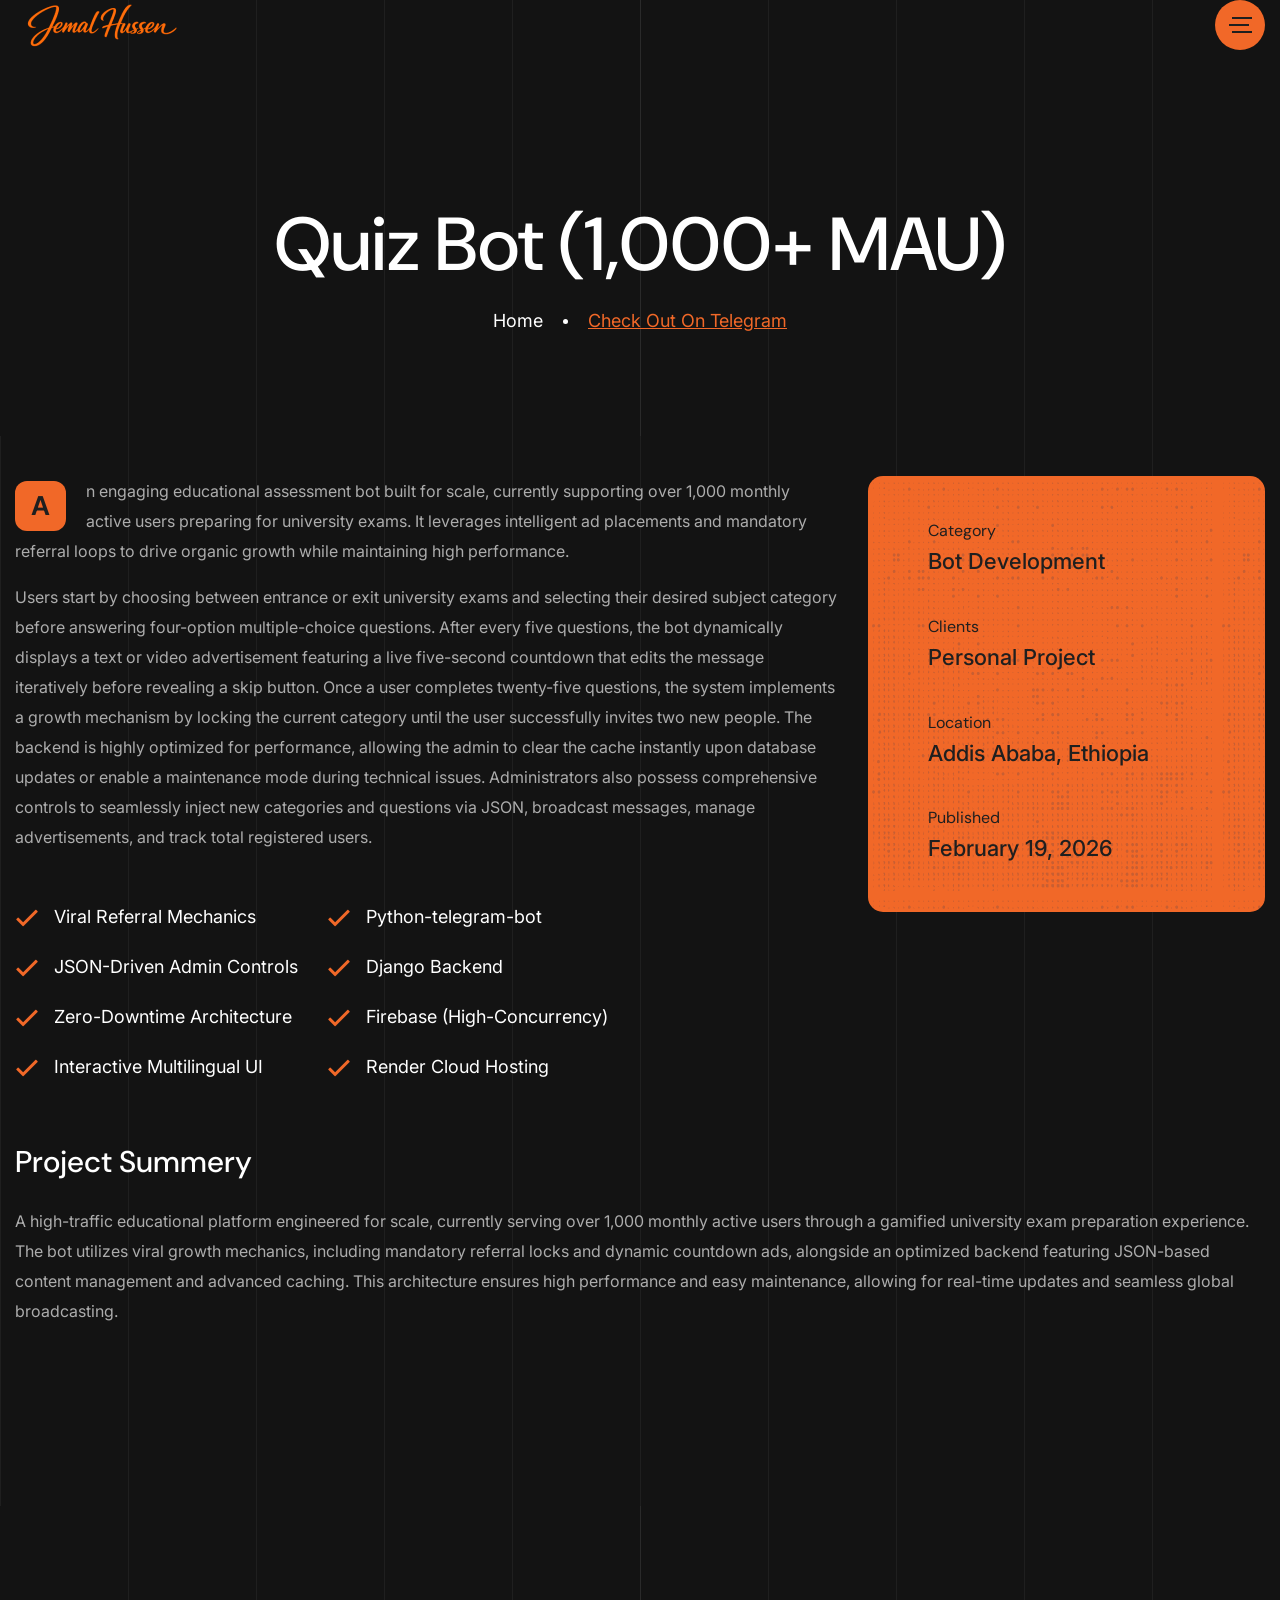
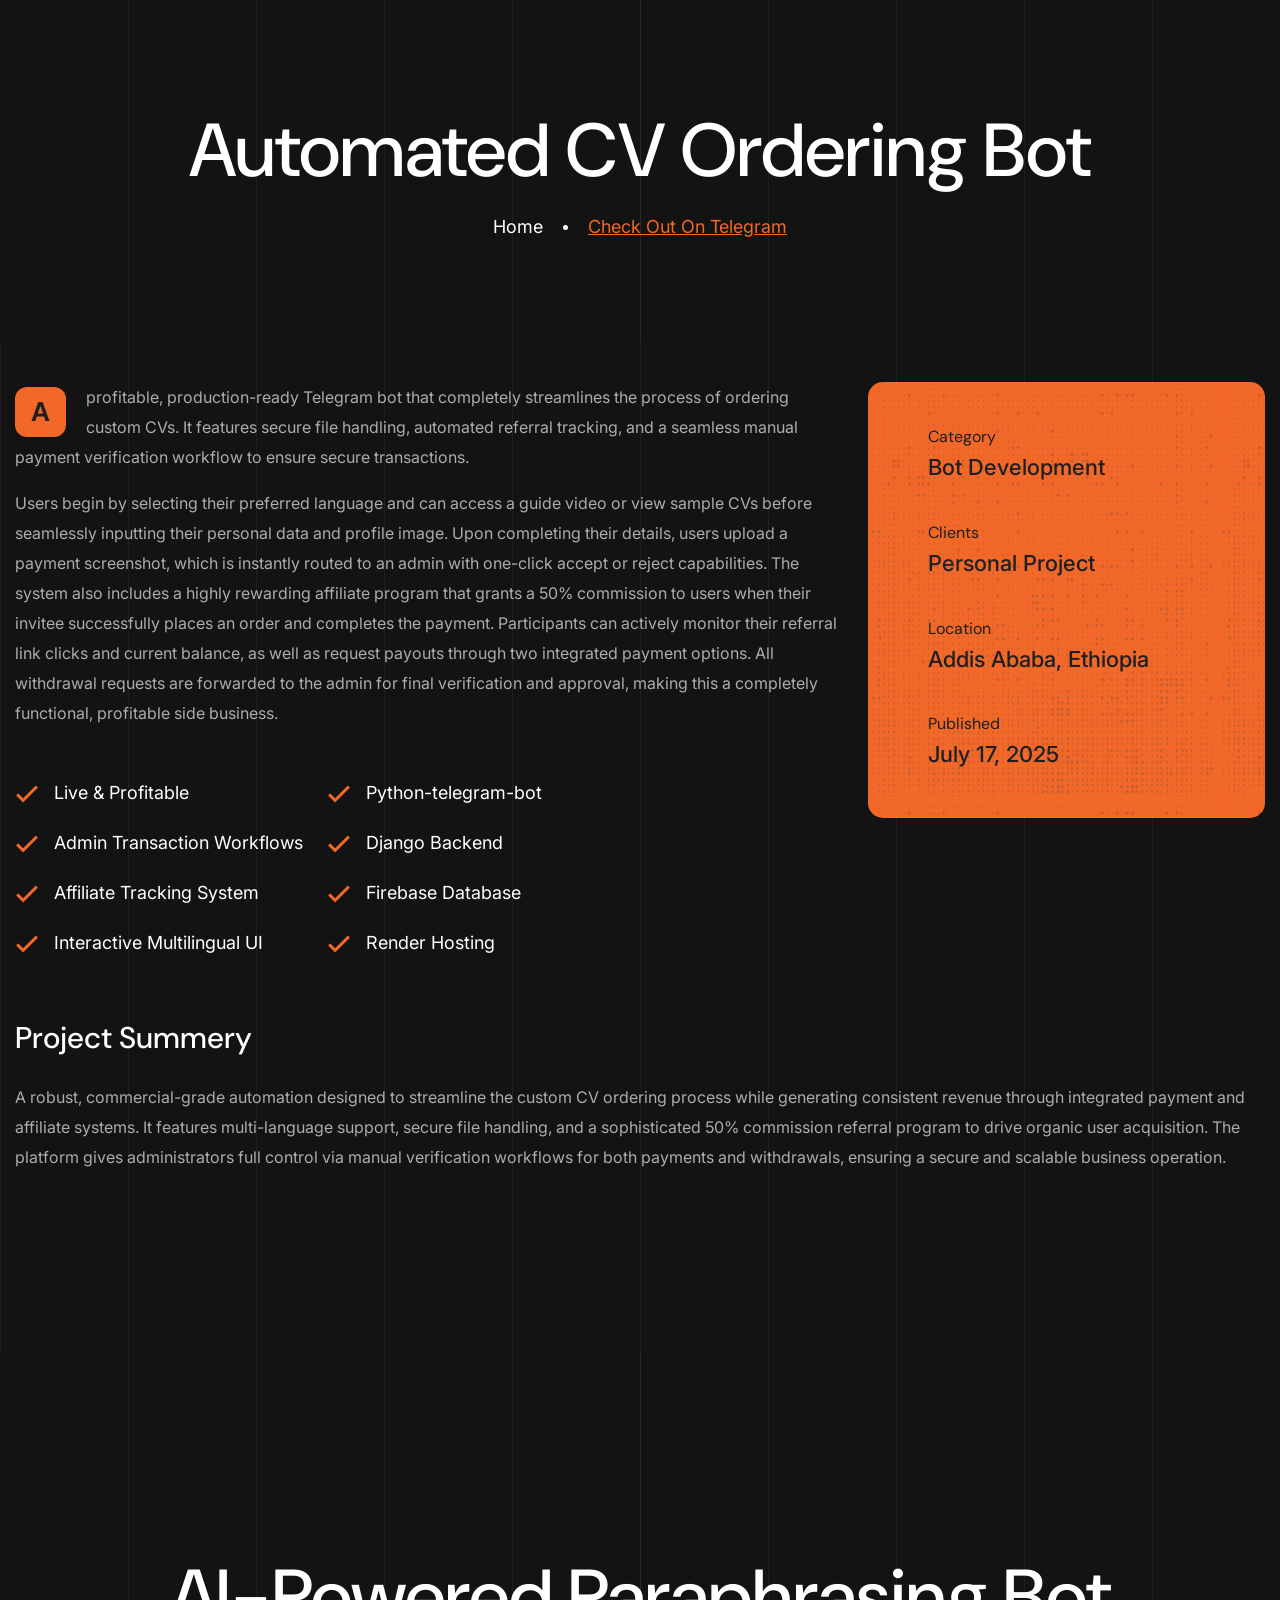
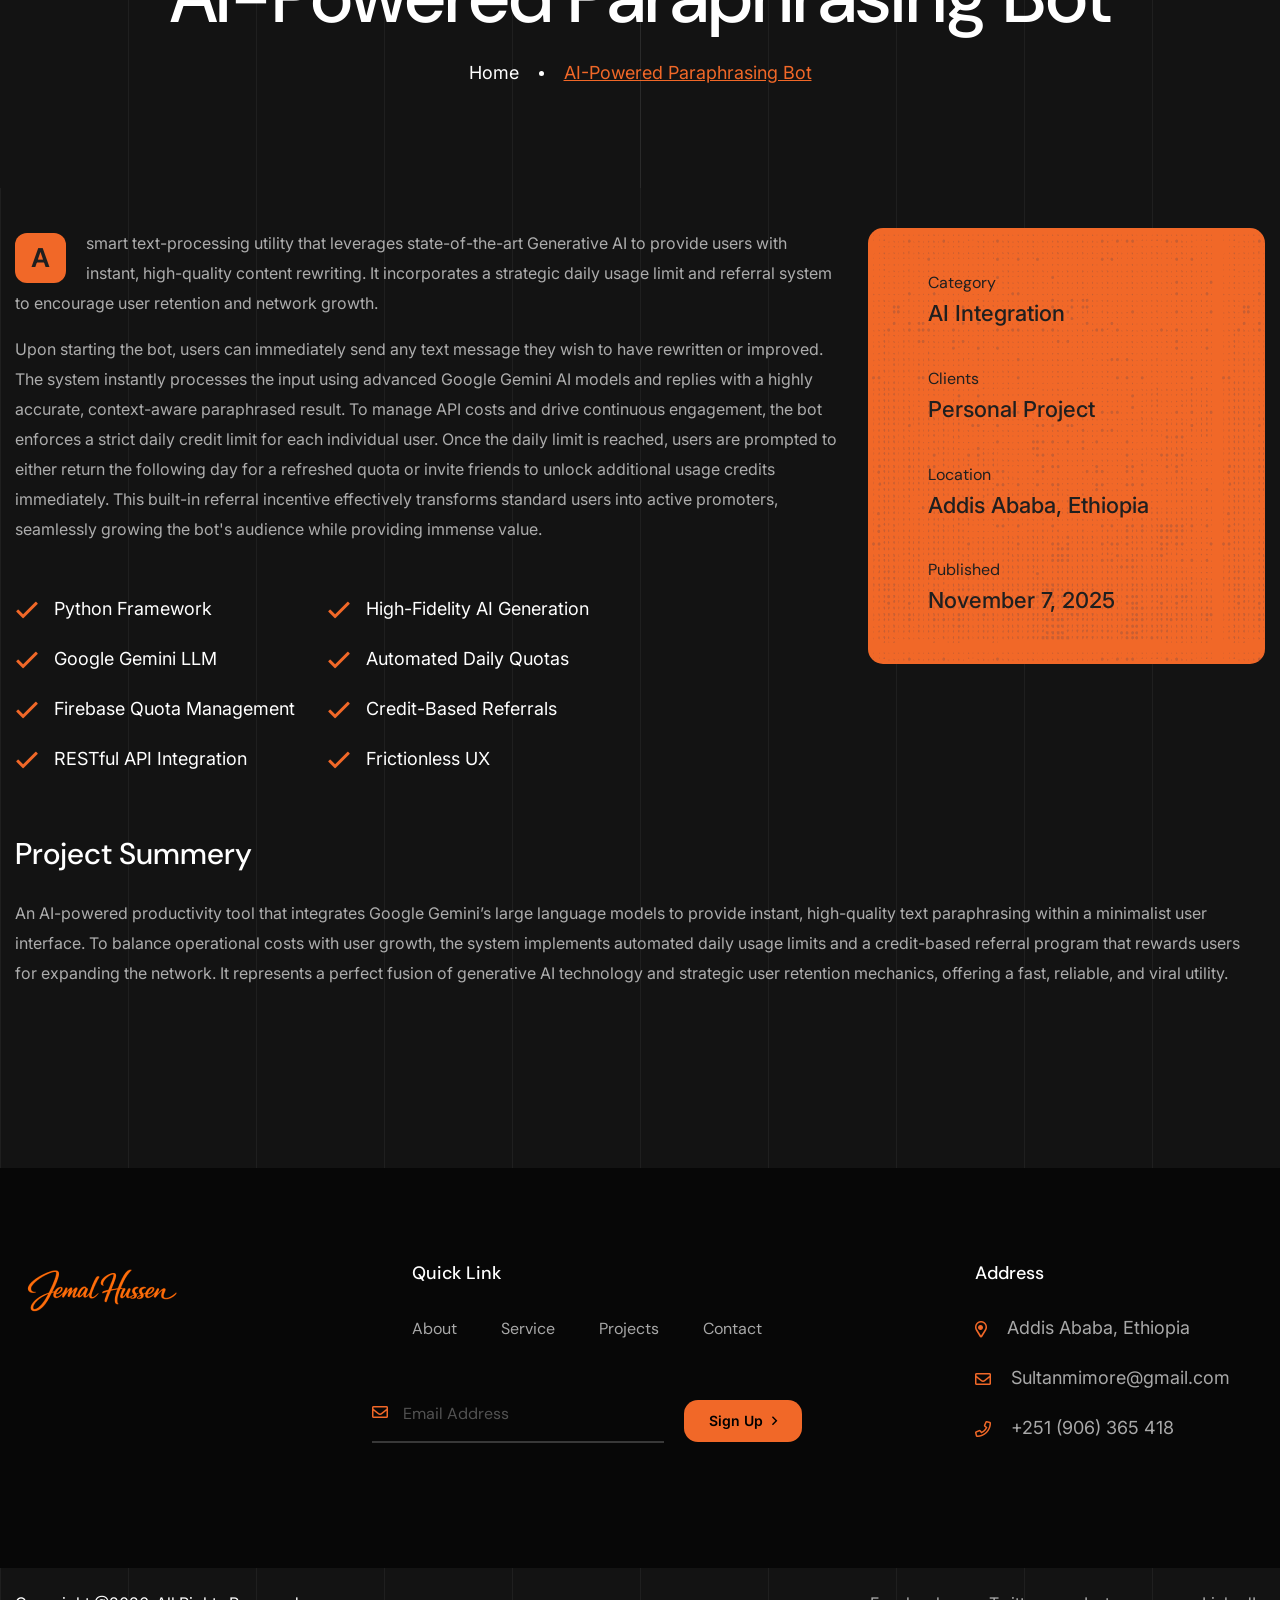
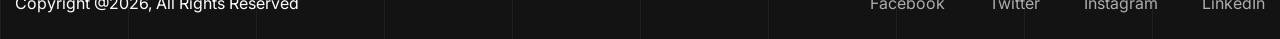
==== project-details.html @ 1f8cc6ff "version 1.0" ====
<!DOCTYPE html>
<html lang="zxx">

<head>
    <!-- Stylesheet, Meta Tag, Title -->
    <!-- Required meta tags -->
    <meta charset="utf-8">
    <meta name="description" content="">
    <meta http-equiv="X-UA-Compatible" content="IE=edge">
    <meta name="viewport" content="width=device-width, initial-scale=1, shrink-to-fit=no">

    <!-- Title -->
    <title>Jemal Hussen &gt; Projects Details</title>
    <!-- Favicon Icon -->
    <link rel="shortcut icon" href="assets/images/favicon.png" type="image/x-icon">
    
    <!-- Flaticon -->
    <link rel="stylesheet" href="assets/css/flaticon.min.css">
    <!-- Font Awesome -->
    <link rel="stylesheet" href="assets/css/fontawesome-5.14.0.min.css">
    <!-- Bootstrap -->
    <link rel="stylesheet" href="assets/css/bootstrap.min.css">
    <!-- Nice Select -->
    <link rel="stylesheet" href="assets/css/nice-select.min.css">
    <!-- Animate -->
    <link rel="stylesheet" href="assets/css/animate.min.css">
    <!-- Slick -->
    <link rel="stylesheet" href="assets/css/slick.min.css">
    <!-- Main Style -->
    <link rel="stylesheet" href="assets/css/style.css">    </head>

<body class="page-wrapper">
    <!-- Start Contenet Area-->
        <!-- header area -->
    <!-- main header -->
<header class="main-header menu-absolute">
    <!--Header-Upper-->
    <div class="header-upper">
        <div class="container container-1620 clearfix">

            <div class="header-inner rel d-flex align-items-center">
                <div class="logo-outer">
                    <div class="logo"><a href="index.html"><img src="assets/images/logos/logo.png" alt="Logo" title="Logo"></a></div>
                </div>

                <div class="nav-outer clearfix mx-auto">
                    <!-- Main Menu -->
                    <nav class="main-menu navbar-expand-lg">
                        <div class="navbar-header">
                            <div class="mobile-logo my-15">
                                <a href="index.html">
                                    <img src="assets/images/logos/logo.png" alt="Logo" title="Logo">
                                </a>
                            </div>
                            
                            <!-- Toggle Button -->
                            <button type="button" class="navbar-toggle me-4" data-bs-toggle="collapse" data-bs-target=".navbar-collapse">
                                <span class="icon-bar"></span>
                                <span class="icon-bar"></span>
                                <span class="icon-bar"></span>
                            </button>
                        </div>

                        

                    </nav>
                    <!-- Main Menu End-->
                </div>
                
                <!-- Menu Button -->
                <div class="menu-btns">
                    <!-- menu sidbar -->
                    <div class="menu-sidebar">
                        <button>
                            <img src="assets/images/shape/sidebar-tottler.svg" alt="Toggler">
                        </button>
                    </div>
                </div>
            </div>
        </div>
    </div>
    <!--End Header Upper-->
</header>

<!--Form Back Drop-->
        <div class="form-back-drop"></div>
        
        <!-- Hidden Sidebar -->
        <section class="hidden-bar">
            <div class="inner-box text-center">
                <div class="cross-icon"><span class="fa fa-times"></span></div>
                <div class="title">
                    <h4>Get Appointment</h4>
                </div>

                <!--Appointment Form-->
                <div class="appointment-form">
                    <form method="post" action="/submit/appointment">
                        <div class="form-group">
                            <input type="text" name="text" value="" placeholder="Name" required>
                        </div>
                        <div class="form-group">
                            <input type="email" name="email" value="" placeholder="Email Address" required>
                        </div>
                        <div class="form-group">
                            <textarea placeholder="Message" rows="5"></textarea>
                        </div>
                        <div class="form-group">
                            <button type="submit" class="theme-btn">Submit now</button>
                        </div>
                    </form>
                </div>

                <!--Social Icons-->
                <div class="social-style-one">
                    <a href="project-details.html#"><i class="fab fa-twitter"></i></a>
                    <a href="project-details.html#"><i class="fab fa-facebook-f"></i></a>
                    <a href="project-details.html#"><i class="fab fa-instagram"></i></a>
                    <a href="project-details.html#"><i class="fab fa-pinterest-p"></i></a>
                </div>
            </div>
        </section>
        <!--End Hidden Sidebar -->           <!-- header area end -->
     
    <!-- Page Banner Start --> 
        <section id="quizbot" class="page-banner-area pt-200 rpt-140 pb-100 rpb-60 rel z-1 text-center">
            <div class="container">
                <div class="banner-inner text-white">
                    <h1 class="page-title wow fadeInUp delay-0-2s">Quiz Bot (1,000+ MAU)</h1>
                    <nav aria-label="breadcrumb">
                        <ol class="breadcrumb justify-content-center wow fadeInUp delay-0-4s">
                            <li class="breadcrumb-item"><a href="index.html">Home</a></li>
                            <li class="breadcrumb-item active"><a class="breadcrumb-item active" href="https://t.me/ethioegzam_bot">Check Out On Telegram</a></li>
                        </ol>
                    </nav>
                </div>
            </div>
            <div class="bg-lines">
               <span></span><span></span>
               <span></span><span></span>
               <span></span><span></span>
               <span></span><span></span>
               <span></span><span></span>
            </div>
        </section>
               
        <!-- Page Banner End -->       
        
        <!-- ProjectDetails Area start -->
        <section class="projects-details-area pt-40 pb-130 rpb-100 rel z-1">
            <div class="container">
                <div class="row gap-120">
                    <div class="col-lg-8">
                        <div class="project-details-content wow fadeInUp delay-0-2s">
                            
                            <p class="big-letter">An engaging educational assessment bot built for scale, currently supporting over 1,000 monthly active users preparing for university exams. It leverages intelligent ad placements and mandatory referral loops to drive organic growth while maintaining high performance.</p>
                            <p>Users start by choosing between entrance or exit university exams and selecting their desired subject category before answering four-option multiple-choice questions. After every five questions, the bot dynamically displays a text or video advertisement featuring a live five-second countdown that edits the message iteratively before revealing a skip button. Once a user completes twenty-five questions, the system implements a growth mechanism by locking the current category until the user successfully invites two new people. The backend is highly optimized for performance, allowing the admin to clear the cache instantly upon database updates or enable a maintenance mode during technical issues. Administrators also possess comprehensive controls to seamlessly inject new categories and questions via JSON, broadcast messages, manage advertisements, and track total registered users.</p>
                            <ul class="list-style-one two-column mt-50 mb-40">
                                <li>Viral Referral Mechanics</li>
                                <li>Python-telegram-bot</li>
                                <li>JSON-Driven Admin Controls</li>
                                <li>Django Backend</li>
                                <li>Zero-Downtime Architecture</li>
                                <li>Firebase (High-Concurrency)</li>
                                <li>Interactive Multilingual UI</li>
                                <li>Render Cloud Hosting</li>
                            </ul>
                        </div>
                    </div>
                    <div class="col-lg-4 wow fadeInUp delay-0-4s">
                        <div class="project-details-info rmb-55" style="background-image: url(assets/images/projects/project-info-bg.png);">
                            <div class="pd-info-item">
                                <span>Category</span>
                                <h5>Bot Development</h5>
                            </div>
                            <div class="pd-info-item">
                                <span>Clients</span>
                                <h5>Personal Project</h5>
                            </div>
                            <div class="pd-info-item">
                                <span>Location</span>
                                <h5>Addis Ababa, Ethiopia</h5>
                            </div>
                            <div class="pd-info-item">
                                <span>Published</span>
                                <h5>February 19, 2026</h5>
                            </div>
                        </div>
                    </div>
                </div>
                <div class="project-bottom-content mb-50 wow fadeInUp delay-0-2s">
                    <h3 class="title mb-25">Project Summery</h3>
                    <p>A high-traffic educational platform engineered for scale, currently serving over 1,000 monthly active users through a gamified university exam preparation experience. The bot utilizes viral growth mechanics, including mandatory referral locks and dynamic countdown ads, alongside an optimized backend featuring JSON-based content management and advanced caching. This architecture ensures high performance and easy maintenance, allowing for real-time updates and seamless global broadcasting.</p>
                </div>
                
            </div>
            <div class="bg-lines">
               <span></span><span></span>
               <span></span><span></span>
               <span></span><span></span>
               <span></span><span></span>
               <span></span><span></span>
            </div>
        </section>
        <!-- Project Details Area end -->
        
    <!-- Page Banner Start -->
        <section id="cvbot" class="page-banner-area pt-200 rpt-140 pb-100 rpb-60 rel z-1 text-center">
            <div class="container">
                <div class="banner-inner text-white">
                    <h1 class="page-title wow fadeInUp delay-0-2s">Automated CV Ordering Bot</h1>
                    <nav aria-label="breadcrumb">
                        <ol class="breadcrumb justify-content-center wow fadeInUp delay-0-4s">
                            <li class="breadcrumb-item"><a href="index.html">Home</a></li>
                            <li class="breadcrumb-item active"><a class="breadcrumb-item active" target="_blank" href="https://t.me/cv_producer_bot">Check out on Telegram</a></li> 
                        </ol>
                    </nav>
                </div>
            </div>
            <div class="bg-lines">
               <span></span><span></span>
               <span></span><span></span>
               <span></span><span></span>
               <span></span><span></span>
               <span></span><span></span>
            </div>
        </section>
        <!-- Page Banner End -->
        
        
        <!-- ProjectDetails Area start -->
        <section class="projects-details-area pt-40 pb-130 rpb-100 rel z-1">
            <div class="container">
                <div class="row gap-120">
                    <div class="col-lg-8">
                        <div class="project-details-content wow fadeInUp delay-0-2s">
                            
                            <p class="big-letter">A profitable, production-ready Telegram bot that completely streamlines the process of ordering custom CVs. It features secure file handling, automated referral tracking, and a seamless manual payment verification workflow to ensure secure transactions.</p>
                            <p>Users begin by selecting their preferred language and can access a guide video or view sample CVs before seamlessly inputting their personal data and profile image. Upon completing their details, users upload a payment screenshot, which is instantly routed to an admin with one-click accept or reject capabilities. The system also includes a highly rewarding affiliate program that grants a 50% commission to users when their invitee successfully places an order and completes the payment. Participants can actively monitor their referral link clicks and current balance, as well as request payouts through two integrated payment options. All withdrawal requests are forwarded to the admin for final verification and approval, making this a completely functional, profitable side business.</p>
                            <ul class="list-style-one two-column mt-50 mb-40">
                                <li>Live & Profitable</li>
                                <li>Python-telegram-bot</li>
                                <li>Admin Transaction Workflows</li>
                                <li>Django Backend</li>
                                <li>Affiliate Tracking System</li>
                                <li>Firebase Database</li>
                                <li>Interactive Multilingual UI</li>
                                <li>Render Hosting</li>
                                
                                
                            </ul>
                        </div>
                    </div>
                    <div class="col-lg-4 wow fadeInUp delay-0-4s">
                        <div class="project-details-info rmb-55" style="background-image: url(assets/images/projects/project-info-bg.png);">
                            <div class="pd-info-item">
                                <span>Category</span>
                                <h5>Bot Development</h5>
                            </div>
                            <div class="pd-info-item">
                                <span>Clients</span>
                                <h5>Personal Project</h5>
                            </div>
                            <div class="pd-info-item">
                                <span>Location</span>
                                <h5>Addis Ababa, Ethiopia</h5>
                            </div>
                            <div class="pd-info-item">
                                <span>Published</span>
                                <h5>July 17, 2025</h5>
                            </div>
                        </div>
                    </div>
                </div>
                <div class="project-bottom-content mb-50 wow fadeInUp delay-0-2s">
                    <h3 class="title mb-25">Project Summery</h3>
                    <p>A robust, commercial-grade automation designed to streamline the custom CV ordering process while generating consistent revenue through integrated payment and affiliate systems. It features multi-language support, secure file handling, and a sophisticated 50% commission referral program to drive organic user acquisition. The platform gives administrators full control via manual verification workflows for both payments and withdrawals, ensuring a secure and scalable business operation.</p>
                </div>
                
            </div>
            <div class="bg-lines">
               <span></span><span></span>
               <span></span><span></span>
               <span></span><span></span>
               <span></span><span></span>
               <span></span><span></span>
            </div>
        </section>
        <!-- Project Details Area end -->
        
    <!-- Page Banner Start -->
        <section id="paraphrasebot" class="page-banner-area pt-200 rpt-140 pb-100 rpb-60 rel z-1 text-center">
            <div class="container">
                <div class="banner-inner text-white">
                    <h1 class="page-title wow fadeInUp delay-0-2s">AI-Powered Paraphrasing Bot</h1>
                    <nav aria-label="breadcrumb">
                        <ol class="breadcrumb justify-content-center wow fadeInUp delay-0-4s">
                            <li class="breadcrumb-item"><a href="index.html">Home</a></li>
                            <li class="breadcrumb-item active">AI-Powered Paraphrasing Bot</li>
                        </ol>
                    </nav>
                </div>
            </div>
            <div class="bg-lines">
               <span></span><span></span>
               <span></span><span></span>
               <span></span><span></span>
               <span></span><span></span>
               <span></span><span></span>
            </div>
        </section>
        <!-- Page Banner End -->
        
        
        <!-- ProjectDetails Area start -->
        <section class="projects-details-area pt-40 pb-130 rpb-100 rel z-1">
            <div class="container">
                <div class="row gap-120">
                    <div class="col-lg-8">
                        <div class="project-details-content wow fadeInUp delay-0-2s">
                            
                            <p class="big-letter">A smart text-processing utility that leverages state-of-the-art Generative AI to provide users with instant, high-quality content rewriting. It incorporates a strategic daily usage limit and referral system to encourage user retention and network growth.</p>
                            <p>Upon starting the bot, users can immediately send any text message they wish to have rewritten or improved. The system instantly processes the input using advanced Google Gemini AI models and replies with a highly accurate, context-aware paraphrased result. To manage API costs and drive continuous engagement, the bot enforces a strict daily credit limit for each individual user. Once the daily limit is reached, users are prompted to either return the following day for a refreshed quota or invite friends to unlock additional usage credits immediately. This built-in referral incentive effectively transforms standard users into active promoters, seamlessly growing the bot's audience while providing immense value.</p>
                            <ul class="list-style-one two-column mt-50 mb-40">
                                <li>Python Framework</li>
                                <li>High-Fidelity AI Generation</li>
                                <li>Google Gemini LLM</li>
                                <li>Automated Daily Quotas</li>
                                <li>Firebase Quota Management</li>
                                <li>Credit-Based Referrals</li>
                                <li>RESTful API Integration</li>
                                <li>Frictionless UX</li>
                            </ul>
                        </div>
                    </div>
                    <div class="col-lg-4 wow fadeInUp delay-0-4s">
                        <div class="project-details-info rmb-55" style="background-image: url(assets/images/projects/project-info-bg.png);">
                            <div class="pd-info-item">
                                <span>Category</span>
                                <h5>AI Integration</h5>
                            </div>
                            <div class="pd-info-item">
                                <span>Clients</span>
                                <h5>Personal Project</h5>
                            </div>
                            <div class="pd-info-item">
                                <span>Location</span>
                                <h5>Addis Ababa, Ethiopia</h5>
                            </div>
                            <div class="pd-info-item">
                                <span>Published</span>
                                <h5>November 7, 2025</h5>
                            </div>
                        </div>
                    </div>
                </div>
 
                <div class="project-bottom-content mb-50 wow fadeInUp delay-0-2s">
                    <h3 class="title mb-25">Project Summery</h3>
                    <p>An AI-powered productivity tool that integrates Google Gemini’s large language models to provide instant, high-quality text paraphrasing within a minimalist user interface. To balance operational costs with user growth, the system implements automated daily usage limits and a credit-based referral program that rewards users for expanding the network. It represents a perfect fusion of generative AI technology and strategic user retention mechanics, offering a fast, reliable, and viral utility.</p>
                </div>
                
            </div>
            <div class="bg-lines">
               <span></span><span></span>
               <span></span><span></span>
               <span></span><span></span>
               <span></span><span></span>
               <span></span><span></span>
            </div>
        </section>
        <!-- Project Details Area end -->

        
        <!-- Related Projects Area start -->

        <!-- Related Projects Area end -->

     <!-- footer area -->
    <!-- footer area start -->
        <footer class="main-footer rel z-1">
            <div class="footer-top-wrap bgc-black pt-100 pb-75">
                <div class="container">
                    <div class="row">
                        <div class="col-lg-2 col-md-12">
                            <div class="footer-widget widget_logo wow fadeInUp delay-0-2s">
                                <div class="footer-logo">
                                    <a href="index.html"><img src="assets/images/logos/logo.png" alt="Logo"></a>
                                </div>
                            </div>
                        </div>
                        <div class="col-lg-7 col-md-7">
                            <div class="footer-widget widget_nav_menu wow fadeInUp delay-0-4s">
                                <h6 class="footer-title">Quick Link</h6>
                                <ul>
                                    <li><a href="index.html#abouthome">About</a></li>
                                    <li><a href="index.html#serviceshome">Service</a></li>
                                    <li><a href="index.html#projectshome">Projects</a></li>
                                    <li><a href="index.html#contactshome">Contact</a></li>
                                </ul>
                            </div>
                            <div class="footer-widget widget_newsletter wow fadeInUp delay-0-4s">
                                <form action="index.html#">
                                    <label for="email-address"><i class="far fa-envelope"></i></label>
                                    <input id="email-address" type="email" placeholder="Email Address" required>
                                    <button>Sign Up <i class="far fa-angle-right"></i></button>
                                </form>
                            </div>
                        </div>
                        <div class="col-lg-3 col-md-5">
                            <div class="footer-widget widget_contact_info wow fadeInUp delay-0-6s">
                                <h6 class="footer-title">Address</h6>
                                <ul>
                                    <li><i class="far fa-map-marker-alt"></i>Addis Ababa, Ethiopia</li>
                                    <li><i class="far fa-envelope"></i> <a href="mailto:sultanmimore@gmail.com">Sultanmimore@gmail.com</a></li>
                                    <li><i class="far fa-phone"></i> <a href="tel:+251906365418">+251 (906) 365 418</a></li>
                                </ul>
                            </div>
                        </div>
                    </div>
                </div>
            </div>
            <div class="footer-bottom pt-20 pb-5 rpt-25">
                <div class="container">
                   <div class="row">
                       <div class="col-lg-6">
                            <div class="copyright-text">
                                <p>Copyright @2026, All Rights Reserved</p>
                            </div>
                       </div>
                       <div class="col-lg-6 text-lg-end">
                           <ul class="footer-bottom-nav">
                               <li><a href="index.html#">Facebook</a></li>
                               <li><a href="index.html#">Twitter</a></li>
                               <li><a href="index.html#">Instagram</a></li>
                               <li><a href="index.html#">LinkedIn</a></li>
                           </ul>
                       </div>
                   </div>
                   <!-- Scroll Top Button -->
                    <button class="scroll-top scroll-to-target" data-target="html"><span class="fas fa-angle-double-up"></span></button>
                </div>
                <div class="bg-lines">
                   <span></span><span></span>
                   <span></span><span></span>
                   <span></span><span></span>
                   <span></span><span></span>
                   <span></span><span></span>
                </div>
            </div>
        </footer>
        <!-- footer area end -->    <!-- footer area end -->
    <!-- End Contenet Area -->

    <!-- Start Script Area -->
    <!-- theme preloader start -->
<!-- Preloader -->
<div class="preloader"><div class="custom-loader"></div></div><!-- theme preloader end -->


    <!-- Jquery -->
    <script src="assets/js/jquery.min.js"></script>
    <!-- Bootstrap -->
    <script src="assets/js/bootstrap.min.js"></script>
    <!-- Appear Js -->
    <script src="assets/js/appear.min.js"></script>
    <!-- Slick -->
    <script src="assets/js/slick.min.js"></script>
    <!-- Nice Select -->
    <script src="assets/js/jquery.nice-select.min.js"></script>
    <!-- Image Loader -->
    <script src="assets/js/imagesloaded.pkgd.min.js"></script>
    <!-- Isotope -->
    <script src="assets/js/isotope.pkgd.min.js"></script>
    <!--  WOW Animation -->
    <script src="assets/js/wow.min.js"></script>
    <!-- Custom script -->
    <script src="assets/js/script.js"></script>
    
    <!-- For Contact Form -->
    <script src="assets/js/jquery.ajaxchimp.min.js"></script>
    <script src="assets/js/form-validator.min.js"></script>
    <script src="assets/js/contact-form-script.js"></script>        <!-- End Script Area -->
</body>

</html>
---- assets/css/style.css ----
@charset "UTF-8";
/*----------------------------------------------------------------------
    Note: This is Main Style CSS File. */
/*----------------------------------------------------------------------
	CSS INDEX
	----------------------

    ## Default Style
    ## Common Classes
    ## Repeat Style
    ## Padding Margin Spacing
    ## Custom Animation
    ## Header style
    ## Page Banner
    ## Hero Section
    ## About Section
    ## Awward Area
    ## Services Area
    ## Skills Area
    ## Resume Area
    ## Contact Area
    ## Projects Area
    ## Headline Text
    ## Testimonials Area
    ## Pricing Area
    ## Lets Talk
    ## Client Logo
    ## Blog Area
    ## Error Section
    ## FAQs Area
    ## Sidebar Widgets
    ## Main Footer */
/* -------------------------------------------------------------- */
@import url("https://fonts.googleapis.com/css2?family=DM+Sans:wght@400;500;700&family=Inter:wght@400;500&display=swap");
/*******************************************************/
/******************* ## Default Style *****************/
/*******************************************************/
* {
  margin: 0;
  padding: 0;
  border: none;
  outline: none;
  -webkit-box-shadow: none;
  box-shadow: none; }

body {
  color: var(--base-color);
  background: #131313;
  font-weight: 400;
  line-height: 30px;
  font-size: 16px;
  font-family: "Inter", sans-serif;
  --base-color: rgba(255, 255, 255, 0.65);
  --heading-color: #FFFFFF;
  --primary-color: #f16828;
  --lighter-color: #1F1F1F;
  --black-color: #070707;
  --border-color: rgba(255, 255, 255, 0.1); }

a {
  color: var(--base-color);
  cursor: pointer;
  outline: none;
  -webkit-transition: 0.5s;
  -o-transition: 0.5s;
  transition: 0.5s;
  text-decoration: none; }
  a:hover, a:focus, a:visited {
    text-decoration: none;
    outline: none; }
  a:hover {
    color: var(--primary-color); }

h1 a, h2 a, h3 a, h4 a, h5 a, h6 a {
  color: var(--heading-color); }

.text-white h1,
.text-white h2,
.text-white h3,
.text-white h4,
.text-white h5,
.text-white h6,
.text-white h1 a,
.text-white h2 a,
.text-white h3 a,
.text-white h4 a,
.text-white h5 a,
.text-white h6 a {
  color: white; }

ul, li {
  list-style: none;
  padding: 0;
  margin: 0; }

img {
  max-width: 100%;
  display: inline-block; }

mark {
  color: var(--primary-color);
  background: transparent;
  text-decoration: underline; }

header:after, section:after, footer:after {
  display: block;
  clear: both;
  content: ""; }

/*======= Input Styles =======*/
input,
select,
textarea,
.nice-select,
.form-control {
  width: 100%;
  height: auto;
  border: none;
  font-size: 20px;
  border-radius: 0;
  padding: 20px 0;
  background-color: #fff;
  border-bottom: 2px solid rgba(41, 41, 41, 0.1); }
  input::-webkit-input-placeholder,
  select::-webkit-input-placeholder,
  textarea::-webkit-input-placeholder,
  .nice-select::-webkit-input-placeholder,
  .form-control::-webkit-input-placeholder {
    color: var(--heading-color); }
  input:-ms-input-placeholder,
  select:-ms-input-placeholder,
  textarea:-ms-input-placeholder,
  .nice-select:-ms-input-placeholder,
  .form-control:-ms-input-placeholder {
    color: var(--heading-color); }
  input::-ms-input-placeholder,
  select::-ms-input-placeholder,
  textarea::-ms-input-placeholder,
  .nice-select::-ms-input-placeholder,
  .form-control::-ms-input-placeholder {
    color: var(--heading-color); }
  input::placeholder,
  select::placeholder,
  textarea::placeholder,
  .nice-select::placeholder,
  .form-control::placeholder {
    color: var(--heading-color); }
  input:focus,
  select:focus,
  textarea:focus,
  .nice-select:focus,
  .form-control:focus {
    border-bottom: 2px solid rgba(41, 41, 41, 0.1); }

.nice-select {
  font-size: 20px;
  line-height: 1.3; }
  .nice-select:after {
    width: 8px;
    height: 8px;
    right: 8px;
    border-color: var(--heading-color); }
  .nice-select .current {
    font-weight: 500;
    color: var(--heading-color); }
  .nice-select .list {
    min-width: 100%;
    border-radius: 0; }

textarea {
  display: inherit;
  padding-top: 20px; }

label {
  cursor: pointer;
  font-weight: 500;
  margin-bottom: 5px;
  color: var(--base-color); }

.form-group {
  position: relative;
  margin-bottom: 15px; }

input:focus,
button:focus,
.form-control:focus {
  outline: none;
  -webkit-box-shadow: none;
  box-shadow: none;
  border-color: #cfdbf1; }

input[type=search]::-ms-clear {
  display: none;
  width: 0;
  height: 0; }

input[type=search]::-ms-reveal {
  display: none;
  width: 0;
  height: 0; }

input[type=search]::-webkit-search-decoration,
input[type=search]::-webkit-search-cancel-button,
input[type=search]::-webkit-search-results-button,
input[type=search]::-webkit-search-results-decoration {
  display: none; }

input[type=checkbox], input[type=radio] {
  height: auto;
  width: auto; }

/* For Scroll Animation */
html {
  scroll-behavior: unset !important; }

/*******************************************************/
/*****************  ## Common Classes *****************/
/*******************************************************/
.page-wrapper {
  position: relative;
  z-index: 9;
  width: 100%;
  margin: 0 auto;
  overflow-x: hidden;
  min-width: 300px; }

@media only screen and (min-width: 1200px) {
  .container {
    max-width: 1320px;
    padding-left: 15px;
    padding-right: 15px; }
    .container.container-1620 {
      max-width: 1650px; }
    .container.container-1200 {
      max-width: 1230px; } }

@media only screen and (min-width: 1400px) {
  .container-fluid {
    padding-left: 70px;
    padding-right: 70px; } }

@media only screen and (min-width: 1400px) {
  .container-fluid.gap-wide {
    padding-left: 100px;
    padding-right: 100px; } }

.row {
  --bs-gutter-x: 30px; }

@media only screen and (min-width: 1200px) {
  .row-cols-xl-7 > * {
    width: 14.2857%;
    -webkit-box-flex: 0;
    -ms-flex: 0 0 auto;
    flex: 0 0 auto; } }

.no-gap {
  margin-left: 0;
  margin-right: 0; }
  .no-gap > div {
    padding-left: 0;
    padding-right: 0; }

@media only screen and (min-width: 1400px) {
  .gap-10 {
    --bs-gutter-x: 10px; } }

@media only screen and (min-width: 1400px) {
  .gap-20 {
    --bs-gutter-x: 20px; } }

@media only screen and (min-width: 1400px) {
  .gap-30 {
    --bs-gutter-x: 30px; } }

@media only screen and (min-width: 1400px) {
  .gap-40 {
    --bs-gutter-x: 40px; } }

@media only screen and (min-width: 1400px) {
  .gap-50 {
    --bs-gutter-x: 50px; } }

@media only screen and (min-width: 1400px) {
  .gap-60 {
    --bs-gutter-x: 60px; } }

@media only screen and (min-width: 1400px) {
  .gap-70 {
    --bs-gutter-x: 70px; } }

@media only screen and (min-width: 1400px) {
  .gap-80 {
    --bs-gutter-x: 80px; } }

@media only screen and (min-width: 1400px) {
  .gap-90 {
    --bs-gutter-x: 90px; } }

@media only screen and (min-width: 1400px) {
  .gap-100 {
    --bs-gutter-x: 100px; } }

@media only screen and (min-width: 1400px) {
  .gap-110 {
    --bs-gutter-x: 110px; } }

@media only screen and (min-width: 1400px) {
  .gap-120 {
    --bs-gutter-x: 120px; } }

@media only screen and (min-width: 1400px) {
  .gap-130 {
    --bs-gutter-x: 130px; } }

@media only screen and (min-width: 1400px) {
  .gap-140 {
    --bs-gutter-x: 140px; } }

@media only screen and (min-width: 1400px) {
  .gap-150 {
    --bs-gutter-x: 150px; } }

@media only screen and (max-width: 375px) {
  .col-small {
    -webkit-box-flex: 0;
    -ms-flex: 0 0 100%;
    flex: 0 0 100%;
    max-width: 100%; } }

/** Section Title style **/
.section-title {
  margin-top: -7px; }
  .section-title .sub-title {
    font-weight: 500;
    display: block;
    color: rgba(255, 255, 255, 0.65); }
  .section-title h2 {
    margin-bottom: 25px; }
    .section-title h2 span {
      color: var(--primary-color); }
    @media only screen and (max-width: 767px) {
      .section-title h2 {
        font-size: 35px; } }
    @media only screen and (max-width: 479px) {
      .section-title h2 {
        font-size: 30px;
        line-height: 1.3; } }
  .section-title h6 {
    font-size: 18px; }
    .section-title h6 span {
      color: var(--primary-color); }

/** Button style **/
.theme-btn,
a.theme-btn {
  z-index: 1;
  cursor: pointer;
  overflow: hidden;
  -webkit-transition: 0.5s;
  -o-transition: 0.5s;
  transition: 0.5s;
  font-weight: 600;
  text-align: center;
  padding: 10px 35px;
  -webkit-box-align: center;
  -ms-flex-align: center;
  align-items: center;
  position: relative;
  color: var(--black-color);
  border-radius: 15px;
  display: -webkit-inline-box;
  display: -ms-inline-flexbox;
  display: inline-flex;
  -webkit-box-pack: center;
  -ms-flex-pack: center;
  justify-content: center;
  text-transform: capitalize;
  background: var(--primary-color); }
  .theme-btn i,
  a.theme-btn i {
    -webkit-transition: 0.5s;
    -o-transition: 0.5s;
    transition: 0.5s;
    margin-left: 10px; }
  .theme-btn:hover i,
  a.theme-btn:hover i {
    margin-left: 13px;
    margin-right: -3px; }
  @media only screen and (max-width: 575px) {
    .theme-btn,
    a.theme-btn {
      padding: 8px 25px; } }
  .theme-btn.style-two,
  a.theme-btn.style-two {
    color: var(--base-color);
    background: transparent;
    border: 1px solid rgba(41, 41, 41, 0.1); }
    .theme-btn.style-two:hover,
    a.theme-btn.style-two:hover {
      color: white;
      background: var(--primary-color);
      border-color: var(--primary-color); }
  .theme-btn.style-three,
  a.theme-btn.style-three {
    background: var(--heading-color); }

/* Details Btn */
.details-btn {
  width: 50px;
  height: 50px;
  background: #131313;
  line-height: 50px;
  border-radius: 50%;
  text-align: center;
  display: inline-block;
  -webkit-transform: rotate(-45deg);
  -ms-transform: rotate(-45deg);
  transform: rotate(-45deg);
  border: 1px solid var(--border-color); }
  .details-btn:hover {
    color: var(--black-color);
    background: var(--primary-color); }

/* Read More */
.read-more {
  color: white;
  font-size: 14px;
  -webkit-box-align: center;
  -ms-flex-align: center;
  align-items: center;
  display: -webkit-inline-box;
  display: -ms-inline-flexbox;
  display: inline-flex;
  text-transform: capitalize; }
  .read-more i {
    float: right;
    margin-top: 2px;
    margin-left: 7px;
    -webkit-transition: 0.5s;
    -o-transition: 0.5s;
    transition: 0.5s; }
  .read-more:hover {
    color: var(--primary-color); }
    .read-more:hover i {
      margin-left: 10px; }

/* List style one */
.list-style-one li {
  color: white;
  display: -webkit-box;
  display: -ms-flexbox;
  display: flex;
  font-weight: 500;
  -webkit-box-align: center;
  -ms-flex-align: center;
  align-items: center; }
  @media only screen and (min-width: 376px) {
    .list-style-one li {
      font-size: 20px; } }
  .list-style-one li:before {
    content: "\f00c";
    line-height: 1;
    margin-top: 2px;
    margin-right: 12px;
    color: var(--primary-color);
    font-family: "Font Awesome 5 Pro"; }
  .list-style-one li:not(:last-child) {
    margin-bottom: 20px; }

.list-style-one.two-column {
  display: -webkit-box;
  display: -ms-flexbox;
  display: flex;
  -ms-flex-wrap: wrap;
  flex-wrap: wrap; }
  .list-style-one.two-column li {
    width: 48%; }
    @media only screen and (max-width: 479px) {
      .list-style-one.two-column li {
        width: 100%; } }

/* List style two */
.list-style-two li {
  display: -webkit-box;
  display: -ms-flexbox;
  display: flex;
  -webkit-box-align: center;
  -ms-flex-align: center;
  align-items: center; }
  @media only screen and (min-width: 376px) {
    .list-style-two li {
      font-size: 20px; } }
  .list-style-two li:before {
    content: "\f00c";
    line-height: 1;
    font-size: 16px;
    margin-right: 20px;
    color: var(--lighter-color);
    width: 30px;
    height: 30px;
    background: var(--primary-color);
    line-height: 30px;
    border-radius: 50%;
    text-align: center;
    font-family: "Font Awesome 5 Pro"; }
  .list-style-two li:not(:last-child) {
    margin-bottom: 25px; }

/** Social Link One **/
.social-style-one {
  -ms-flex-wrap: wrap;
  flex-wrap: wrap;
  display: -webkit-inline-box;
  display: -ms-inline-flexbox;
  display: inline-flex;
  margin-left: -5px;
  margin-right: -5px; }
  .social-style-one a {
    color: #B0AFAF;
    font-size: 14px;
    margin-left: 5px;
    margin-right: 5px;
    width: 35px;
    height: 35px;
    background: #0C0B0B;
    line-height: 35px;
    border-radius: 50%;
    text-align: center; }
    .social-style-one a:hover {
      color: var(--black-color);
      background: var(--primary-color); }

/** Social Link Two **/
.social-style-two {
  -ms-flex-wrap: wrap;
  flex-wrap: wrap;
  display: -webkit-inline-box;
  display: -ms-inline-flexbox;
  display: inline-flex;
  margin-left: -12px;
  margin-right: -12px; }
  .social-style-two a {
    color: rgba(255, 255, 255, 0.35);
    margin-left: 12px;
    margin-right: 12px; }
    .social-style-two a:hover {
      color: var(--primary-color); }

/*** Preloader style ** */
.preloader {
  position: fixed;
  left: 0;
  top: 0;
  width: 100%;
  height: 100%;
  z-index: 9999999;
  background-color: #131313;
  background-repeat: no-repeat;
  background-position: center center;
  background-image: url(../images/preloader.gif); }

/* Pagination */
.pagination {
  -webkit-box-align: center;
  -ms-flex-align: center;
  align-items: center;
  margin-left: -15px;
  margin-right: -15px; }
  .pagination li {
    margin: 10px 15px 0; }
    .pagination li a,
    .pagination li .page-link {
      padding: 0;
      border: none;
      font-size: 24px;
      -webkit-box-shadow: none;
      box-shadow: none;
      font-weight: 600;
      color: var(--base-color);
      background: transparent; }
    .pagination li.active .page-link, .pagination li:hover:not(.disabled) .page-link {
      background: transparent;
      color: var(--primary-color); }

/* Rating */
.ratting {
  line-height: 1;
  -webkit-box-align: center;
  -ms-flex-align: center;
  align-items: center;
  display: -webkit-inline-box;
  display: -ms-inline-flexbox;
  display: inline-flex;
  margin-left: -5px;
  margin-right: -5px; }
  .ratting i {
    margin: 5px;
    color: #AB6034; }

/*** Slick Arrows ***/
.slick-arrow {
  width: 50px;
  height: 50px;
  color: white;
  -webkit-transition: 0.5s;
  -o-transition: 0.5s;
  transition: 0.5s;
  line-height: 50px;
  border-radius: 50%;
  background: transparent;
  border: 1px solid var(--border-color); }
  .slick-arrow:focus, .slick-arrow:hover {
    color: var(--black-color);
    background: var(--primary-color);
    border-color: var(--primary-color); }

.slider-arrows button:first-child {
  margin-right: 5px;
  -webkit-transform: rotate(45deg);
  -ms-transform: rotate(45deg);
  transform: rotate(45deg); }

.slider-arrows button:last-child {
  -webkit-transform: rotate(-45deg);
  -ms-transform: rotate(-45deg);
  transform: rotate(-45deg); }

/*** Slick Dots ***/
.slick-dots {
  display: -webkit-box;
  display: -ms-flexbox;
  display: flex;
  -webkit-box-align: center;
  -ms-flex-align: center;
  align-items: center;
  -webkit-box-pack: center;
  -ms-flex-pack: center;
  justify-content: center; }
  .slick-dots li {
    position: relative;
    cursor: pointer;
    margin: 8px;
    width: 6px;
    height: 6px;
    opacity: 0.3;
    -webkit-transition: 0.5s;
    -o-transition: 0.5s;
    transition: 0.5s;
    border-radius: 50%;
    background: #1D1B1A; }
    .slick-dots li button {
      opacity: 0;
      height: 0; }
    .slick-dots li:before {
      content: '';
      width: 0;
      height: 0;
      left: 50%;
      top: 50%;
      -webkit-transition: 0.5s;
      -o-transition: 0.5s;
      transition: 0.5s;
      border-radius: 50%;
      position: absolute;
      border: 1px solid var(--primary-color);
      -webkit-transform: translate(-50%, -50%);
      -ms-transform: translate(-50%, -50%);
      transform: translate(-50%, -50%); }
    .slick-dots li.slick-active {
      background: var(--primary-color);
      opacity: 1; }
      .slick-dots li.slick-active:before {
        width: 21px;
        height: 21px; }

/* Before After none */
.before-after-none:after, .before-after-none:before {
  display: none; }

/*** Scroll Top style ***/
.scroll-top {
  position: fixed;
  bottom: 25px;
  right: 0;
  width: 40px;
  height: 40px;
  z-index: 99;
  color: black;
  display: none;
  font-size: 14px;
  cursor: pointer;
  line-height: 40px;
  border-radius: 5px;
  background: var(--primary-color);
  -webkit-animation: pulse 2s infinite;
  animation: pulse 2s infinite; }

/* Text White */
.text-white *, .text-white a,
.text-white .count-text,
.text-white .footer-newsletter-content .sub-title {
  color: white; }

.text-white li li .dropdown-btn span {
  color: var(--heading-color); }

.text-white .copyright-area p {
  opacity: 0.5; }

.text-white .copyright-area a {
  opacity: 0.5; }
  .text-white .copyright-area a:hover {
    opacity: 1; }

/*Project Filter*/
.filter-btns-one {
  display: -webkit-box;
  display: -ms-flexbox;
  display: flex;
  -ms-flex-wrap: wrap;
  flex-wrap: wrap;
  margin-left: -20px;
  margin-right: -20px; }
  .filter-btns-one li {
    line-height: 1;
    cursor: pointer;
    font-size: 18px;
    -webkit-transition: 0.5s;
    -o-transition: 0.5s;
    transition: 0.5s;
    font-weight: 500;
    position: relative;
    margin: 0 20px 20px;
    padding-bottom: 15px;
    color: rgba(255, 255, 255, 0.35); }
    .filter-btns-one li:after {
      opacity: 0;
      content: '';
      position: absolute;
      left: 0;
      top: 100%;
      width: 30px;
      height: 3px;
      -webkit-transition: 0.5s;
      -o-transition: 0.5s;
      transition: 0.5s;
      background: var(--primary-color); }
    .filter-btns-one li.current {
      color: var(--primary-color); }
      .filter-btns-one li.current:after {
        opacity: 1; }

.bg-lines span {
  top: 0;
  z-index: -1;
  width: 1px;
  height: 100%;
  position: absolute;
  -webkit-animation: leftRightOne 18s infinite;
  animation: leftRightOne 18s infinite;
  background: rgba(255, 255, 255, 0.05); }
  .bg-lines span:nth-child(1) {
    left: 10%; }
  .bg-lines span:nth-child(2) {
    left: 20%; }
  .bg-lines span:nth-child(3) {
    left: 30%; }
  .bg-lines span:nth-child(4) {
    left: 40%; }
  .bg-lines span:nth-child(5) {
    left: 50%; }
  .bg-lines span:nth-child(6) {
    left: 60%; }
  .bg-lines span:nth-child(7) {
    left: 70%; }
  .bg-lines span:nth-child(8) {
    left: 80%; }
  .bg-lines span:nth-child(9) {
    left: 90%; }

/* Position */
.rel {
  position: relative; }

.z-0 {
  z-index: 0; }

.z-1 {
  z-index: 1; }

.z-2 {
  z-index: 2; }

.z-3 {
  z-index: 3; }

.z-4 {
  z-index: 4; }

.z-5 {
  z-index: 5; }

.overlay {
  z-index: 1;
  position: relative; }
  .overlay::before {
    position: absolute;
    content: "";
    width: 100%;
    height: 100%;
    z-index: -1;
    top: 0;
    left: 0;
    opacity: 0.75;
    background-color: var(--heading-color); }

/* Backgruond Size */
.bgs-cover {
  background-size: cover;
  background-position: center; }

/* Color + Background */
.bgc-black {
  background-color: var(--black-color); }

.bgc-primary {
  background-color: var(--primary-color); }

.bgc-lighter {
  background-color: var(--lighter-color); }

.for-bgc-black {
  max-width: 1620px;
  margin-left: auto;
  margin-right: auto;
  background: var(--black-color); }

/* Border Radius */
.br-5 {
  border-radius: 5px; }

.br-10 {
  border-radius: 10px; }

.br-15 {
  border-radius: 15px; }

.br-20 {
  border-radius: 20px; }

.br-25 {
  border-radius: 25px; }

.br-30 {
  border-radius: 30px; }

/* Home Two */
.home-two .theme-btn {
  border-radius: 0;
  text-transform: uppercase; }
  @media only screen and (min-width: 992px) {
    .home-two .theme-btn {
      padding: 13px 38px;
      letter-spacing: 2.55px; } }

.home-two .sub-title {
  font-size: 17px;
  display: -webkit-inline-box;
  display: -ms-inline-flexbox;
  display: inline-flex;
  color: var(--primary-color);
  text-transform: uppercase; }
  .home-two .sub-title i {
    margin-right: 10px; }

.home-two .section-title h2 {
  line-height: 1.36;
  text-transform: uppercase; }
  @media only screen and (min-width: 992px) {
    .home-two .section-title h2 {
      font-size: 50px; } }

.home-two .bgc-black {
  --black-color: #0F0E0E; }

/*******************************************************/
/******************* ## Repeat Style ******************/
/*******************************************************/
.heading,
input,
select,
textarea,
.nice-select,
.form-control,
h1,
.h1,
h2,
.h2,
h3,
.h3,
h4,
.h4,
h5,
.h5,
h6,
.h6,
.accordion-item .accordion-button {
  color: var(--heading-color);
  font-family: "DM Sans", sans-serif; }

h1, .h1 {
  font-size: 65px; }

h2, .h2 {
  font-size: 45px; }

h3, .h3 {
  line-height: 1.3;
  font-size: 30px; }

h4, .h4 {
  line-height: 1.1;
  font-size: 24px; }

h5, .h5 {
  line-height: 1.4;
  font-size: 20px; }

h6, .h6 {
  font-size: 16px; }

/*******************************************************/
/************** ## Padding Margin Spacing *************/
/*******************************************************/
/* Padding Around */
.p-5 {
  padding: 5px !important; }

.p-10 {
  padding: 10px; }

.p-15 {
  padding: 15px; }

.p-20 {
  padding: 20px; }

.p-25 {
  padding: 25px; }

.p-30 {
  padding: 30px; }

.p-35 {
  padding: 35px; }

.p-40 {
  padding: 40px; }

.p-45 {
  padding: 45px; }

.p-50 {
  padding: 50px; }

.p-55 {
  padding: 55px; }

.p-60 {
  padding: 60px; }

.p-65 {
  padding: 65px; }

.p-70 {
  padding: 70px; }

.p-75 {
  padding: 75px; }

.p-80 {
  padding: 80px; }

.p-85 {
  padding: 85px; }

.p-90 {
  padding: 90px; }

.p-95 {
  padding: 95px; }

.p-100 {
  padding: 100px; }

.p-105 {
  padding: 105px; }

.p-110 {
  padding: 110px; }

.p-115 {
  padding: 115px; }

.p-120 {
  padding: 120px; }

.p-125 {
  padding: 125px; }

.p-130 {
  padding: 130px; }

.p-135 {
  padding: 135px; }

.p-140 {
  padding: 140px; }

.p-145 {
  padding: 145px; }

.p-150 {
  padding: 150px; }

.p-155 {
  padding: 155px; }

.p-160 {
  padding: 160px; }

.p-165 {
  padding: 165px; }

.p-170 {
  padding: 170px; }

.p-175 {
  padding: 175px; }

.p-180 {
  padding: 180px; }

.p-185 {
  padding: 185px; }

.p-190 {
  padding: 190px; }

.p-195 {
  padding: 195px; }

.p-200 {
  padding: 200px; }

.p-205 {
  padding: 205px; }

.p-210 {
  padding: 210px; }

.p-215 {
  padding: 215px; }

.p-220 {
  padding: 220px; }

.p-225 {
  padding: 225px; }

.p-230 {
  padding: 230px; }

.p-235 {
  padding: 235px; }

.p-240 {
  padding: 240px; }

.p-245 {
  padding: 245px; }

.p-250 {
  padding: 250px; }

/* Padding Top */
.pt-5,
.py-5 {
  padding-top: 5px !important; }

.pt-10,
.py-10 {
  padding-top: 10px; }

.pt-15,
.py-15 {
  padding-top: 15px; }

.pt-20,
.py-20 {
  padding-top: 20px; }

.pt-25,
.py-25 {
  padding-top: 25px; }

.pt-30,
.py-30 {
  padding-top: 30px; }

.pt-35,
.py-35 {
  padding-top: 35px; }

.pt-40,
.py-40 {
  padding-top: 40px; }

.pt-45,
.py-45 {
  padding-top: 45px; }

.pt-50,
.py-50 {
  padding-top: 50px; }

.pt-55,
.py-55 {
  padding-top: 55px; }

.pt-60,
.py-60 {
  padding-top: 60px; }

.pt-65,
.py-65 {
  padding-top: 65px; }

.pt-70,
.py-70 {
  padding-top: 70px; }

.pt-75,
.py-75 {
  padding-top: 75px; }

.pt-80,
.py-80 {
  padding-top: 80px; }

.pt-85,
.py-85 {
  padding-top: 85px; }

.pt-90,
.py-90 {
  padding-top: 90px; }

.pt-95,
.py-95 {
  padding-top: 95px; }

.pt-100,
.py-100 {
  padding-top: 100px; }

.pt-105,
.py-105 {
  padding-top: 105px; }

.pt-110,
.py-110 {
  padding-top: 110px; }

.pt-115,
.py-115 {
  padding-top: 115px; }

.pt-120,
.py-120 {
  padding-top: 120px; }

.pt-125,
.py-125 {
  padding-top: 125px; }

.pt-130,
.py-130 {
  padding-top: 130px; }

.pt-135,
.py-135 {
  padding-top: 135px; }

.pt-140,
.py-140 {
  padding-top: 140px; }

.pt-145,
.py-145 {
  padding-top: 145px; }

.pt-150,
.py-150 {
  padding-top: 150px; }

.pt-155,
.py-155 {
  padding-top: 155px; }

.pt-160,
.py-160 {
  padding-top: 160px; }

.pt-165,
.py-165 {
  padding-top: 165px; }

.pt-170,
.py-170 {
  padding-top: 170px; }

.pt-175,
.py-175 {
  padding-top: 175px; }

.pt-180,
.py-180 {
  padding-top: 180px; }

.pt-185,
.py-185 {
  padding-top: 185px; }

.pt-190,
.py-190 {
  padding-top: 190px; }

.pt-195,
.py-195 {
  padding-top: 195px; }

.pt-200,
.py-200 {
  padding-top: 200px; }

.pt-205,
.py-205 {
  padding-top: 205px; }

.pt-210,
.py-210 {
  padding-top: 210px; }

.pt-215,
.py-215 {
  padding-top: 215px; }

.pt-220,
.py-220 {
  padding-top: 220px; }

.pt-225,
.py-225 {
  padding-top: 225px; }

.pt-230,
.py-230 {
  padding-top: 230px; }

.pt-235,
.py-235 {
  padding-top: 235px; }

.pt-240,
.py-240 {
  padding-top: 240px; }

.pt-245,
.py-245 {
  padding-top: 245px; }

.pt-250,
.py-250 {
  padding-top: 250px; }

/* Padding Bottom */
.pb-5,
.py-5 {
  padding-bottom: 5px !important; }

.pb-10,
.py-10 {
  padding-bottom: 10px; }

.pb-15,
.py-15 {
  padding-bottom: 15px; }

.pb-20,
.py-20 {
  padding-bottom: 20px; }

.pb-25,
.py-25 {
  padding-bottom: 25px; }

.pb-30,
.py-30 {
  padding-bottom: 30px; }

.pb-35,
.py-35 {
  padding-bottom: 35px; }

.pb-40,
.py-40 {
  padding-bottom: 40px; }

.pb-45,
.py-45 {
  padding-bottom: 45px; }

.pb-50,
.py-50 {
  padding-bottom: 50px; }

.pb-55,
.py-55 {
  padding-bottom: 55px; }

.pb-60,
.py-60 {
  padding-bottom: 60px; }

.pb-65,
.py-65 {
  padding-bottom: 65px; }

.pb-70,
.py-70 {
  padding-bottom: 70px; }

.pb-75,
.py-75 {
  padding-bottom: 75px; }

.pb-80,
.py-80 {
  padding-bottom: 80px; }

.pb-85,
.py-85 {
  padding-bottom: 85px; }

.pb-90,
.py-90 {
  padding-bottom: 90px; }

.pb-95,
.py-95 {
  padding-bottom: 95px; }

.pb-100,
.py-100 {
  padding-bottom: 100px; }

.pb-105,
.py-105 {
  padding-bottom: 105px; }

.pb-110,
.py-110 {
  padding-bottom: 110px; }

.pb-115,
.py-115 {
  padding-bottom: 115px; }

.pb-120,
.py-120 {
  padding-bottom: 120px; }

.pb-125,
.py-125 {
  padding-bottom: 125px; }

.pb-130,
.py-130 {
  padding-bottom: 130px; }

.pb-135,
.py-135 {
  padding-bottom: 135px; }

.pb-140,
.py-140 {
  padding-bottom: 140px; }

.pb-145,
.py-145 {
  padding-bottom: 145px; }

.pb-150,
.py-150 {
  padding-bottom: 150px; }

.pb-155,
.py-155 {
  padding-bottom: 155px; }

.pb-160,
.py-160 {
  padding-bottom: 160px; }

.pb-165,
.py-165 {
  padding-bottom: 165px; }

.pb-170,
.py-170 {
  padding-bottom: 170px; }

.pb-175,
.py-175 {
  padding-bottom: 175px; }

.pb-180,
.py-180 {
  padding-bottom: 180px; }

.pb-185,
.py-185 {
  padding-bottom: 185px; }

.pb-190,
.py-190 {
  padding-bottom: 190px; }

.pb-195,
.py-195 {
  padding-bottom: 195px; }

.pb-200,
.py-200 {
  padding-bottom: 200px; }

.pb-205,
.py-205 {
  padding-bottom: 205px; }

.pb-210,
.py-210 {
  padding-bottom: 210px; }

.pb-215,
.py-215 {
  padding-bottom: 215px; }

.pb-220,
.py-220 {
  padding-bottom: 220px; }

.pb-225,
.py-225 {
  padding-bottom: 225px; }

.pb-230,
.py-230 {
  padding-bottom: 230px; }

.pb-235,
.py-235 {
  padding-bottom: 235px; }

.pb-240,
.py-240 {
  padding-bottom: 240px; }

.pb-245,
.py-245 {
  padding-bottom: 245px; }

.pb-250,
.py-250 {
  padding-bottom: 250px; }

/* Margin Around */
.m-5 {
  margin: 5px !important; }

.m-10 {
  margin: 10px; }

.m-15 {
  margin: 15px; }

.m-20 {
  margin: 20px; }

.m-25 {
  margin: 25px; }

.m-30 {
  margin: 30px; }

.m-35 {
  margin: 35px; }

.m-40 {
  margin: 40px; }

.m-45 {
  margin: 45px; }

.m-50 {
  margin: 50px; }

.m-55 {
  margin: 55px; }

.m-60 {
  margin: 60px; }

.m-65 {
  margin: 65px; }

.m-70 {
  margin: 70px; }

.m-75 {
  margin: 75px; }

.m-80 {
  margin: 80px; }

.m-85 {
  margin: 85px; }

.m-90 {
  margin: 90px; }

.m-95 {
  margin: 95px; }

.m-100 {
  margin: 100px; }

.m-105 {
  margin: 105px; }

.m-110 {
  margin: 110px; }

.m-115 {
  margin: 115px; }

.m-120 {
  margin: 120px; }

.m-125 {
  margin: 125px; }

.m-130 {
  margin: 130px; }

.m-135 {
  margin: 135px; }

.m-140 {
  margin: 140px; }

.m-145 {
  margin: 145px; }

.m-150 {
  margin: 150px; }

.m-155 {
  margin: 155px; }

.m-160 {
  margin: 160px; }

.m-165 {
  margin: 165px; }

.m-170 {
  margin: 170px; }

.m-175 {
  margin: 175px; }

.m-180 {
  margin: 180px; }

.m-185 {
  margin: 185px; }

.m-190 {
  margin: 190px; }

.m-195 {
  margin: 195px; }

.m-200 {
  margin: 200px; }

.m-205 {
  margin: 205px; }

.m-210 {
  margin: 210px; }

.m-215 {
  margin: 215px; }

.m-220 {
  margin: 220px; }

.m-225 {
  margin: 225px; }

.m-230 {
  margin: 230px; }

.m-235 {
  margin: 235px; }

.m-240 {
  margin: 240px; }

.m-245 {
  margin: 245px; }

.m-250 {
  margin: 250px; }

/* Margin Top */
.mt-5,
.my-5 {
  margin-top: 5px !important; }

.mt-10,
.my-10 {
  margin-top: 10px; }

.mt-15,
.my-15 {
  margin-top: 15px; }

.mt-20,
.my-20 {
  margin-top: 20px; }

.mt-25,
.my-25 {
  margin-top: 25px; }

.mt-30,
.my-30 {
  margin-top: 30px; }

.mt-35,
.my-35 {
  margin-top: 35px; }

.mt-40,
.my-40 {
  margin-top: 40px; }

.mt-45,
.my-45 {
  margin-top: 45px; }

.mt-50,
.my-50 {
  margin-top: 50px; }

.mt-55,
.my-55 {
  margin-top: 55px; }

.mt-60,
.my-60 {
  margin-top: 60px; }

.mt-65,
.my-65 {
  margin-top: 65px; }

.mt-70,
.my-70 {
  margin-top: 70px; }

.mt-75,
.my-75 {
  margin-top: 75px; }

.mt-80,
.my-80 {
  margin-top: 80px; }

.mt-85,
.my-85 {
  margin-top: 85px; }

.mt-90,
.my-90 {
  margin-top: 90px; }

.mt-95,
.my-95 {
  margin-top: 95px; }

.mt-100,
.my-100 {
  margin-top: 100px; }

.mt-105,
.my-105 {
  margin-top: 105px; }

.mt-110,
.my-110 {
  margin-top: 110px; }

.mt-115,
.my-115 {
  margin-top: 115px; }

.mt-120,
.my-120 {
  margin-top: 120px; }

.mt-125,
.my-125 {
  margin-top: 125px; }

.mt-130,
.my-130 {
  margin-top: 130px; }

.mt-135,
.my-135 {
  margin-top: 135px; }

.mt-140,
.my-140 {
  margin-top: 140px; }

.mt-145,
.my-145 {
  margin-top: 145px; }

.mt-150,
.my-150 {
  margin-top: 150px; }

.mt-155,
.my-155 {
  margin-top: 155px; }

.mt-160,
.my-160 {
  margin-top: 160px; }

.mt-165,
.my-165 {
  margin-top: 165px; }

.mt-170,
.my-170 {
  margin-top: 170px; }

.mt-175,
.my-175 {
  margin-top: 175px; }

.mt-180,
.my-180 {
  margin-top: 180px; }

.mt-185,
.my-185 {
  margin-top: 185px; }

.mt-190,
.my-190 {
  margin-top: 190px; }

.mt-195,
.my-195 {
  margin-top: 195px; }

.mt-200,
.my-200 {
  margin-top: 200px; }

.mt-205,
.my-205 {
  margin-top: 205px; }

.mt-210,
.my-210 {
  margin-top: 210px; }

.mt-215,
.my-215 {
  margin-top: 215px; }

.mt-220,
.my-220 {
  margin-top: 220px; }

.mt-225,
.my-225 {
  margin-top: 225px; }

.mt-230,
.my-230 {
  margin-top: 230px; }

.mt-235,
.my-235 {
  margin-top: 235px; }

.mt-240,
.my-240 {
  margin-top: 240px; }

.mt-245,
.my-245 {
  margin-top: 245px; }

.mt-250,
.my-250 {
  margin-top: 250px; }

/* Margin Bottom */
.mb-5,
.my-5 {
  margin-bottom: 5px !important; }

.mb-10,
.my-10 {
  margin-bottom: 10px; }

.mb-15,
.my-15 {
  margin-bottom: 15px; }

.mb-20,
.my-20 {
  margin-bottom: 20px; }

.mb-25,
.my-25 {
  margin-bottom: 25px; }

.mb-30,
.my-30 {
  margin-bottom: 30px; }

.mb-35,
.my-35 {
  margin-bottom: 35px; }

.mb-40,
.my-40 {
  margin-bottom: 40px; }

.mb-45,
.my-45 {
  margin-bottom: 45px; }

.mb-50,
.my-50 {
  margin-bottom: 50px; }

.mb-55,
.my-55 {
  margin-bottom: 55px; }

.mb-60,
.my-60 {
  margin-bottom: 60px; }

.mb-65,
.my-65 {
  margin-bottom: 65px; }

.mb-70,
.my-70 {
  margin-bottom: 70px; }

.mb-75,
.my-75 {
  margin-bottom: 75px; }

.mb-80,
.my-80 {
  margin-bottom: 80px; }

.mb-85,
.my-85 {
  margin-bottom: 85px; }

.mb-90,
.my-90 {
  margin-bottom: 90px; }

.mb-95,
.my-95 {
  margin-bottom: 95px; }

.mb-100,
.my-100 {
  margin-bottom: 100px; }

.mb-105,
.my-105 {
  margin-bottom: 105px; }

.mb-110,
.my-110 {
  margin-bottom: 110px; }

.mb-115,
.my-115 {
  margin-bottom: 115px; }

.mb-120,
.my-120 {
  margin-bottom: 120px; }

.mb-125,
.my-125 {
  margin-bottom: 125px; }

.mb-130,
.my-130 {
  margin-bottom: 130px; }

.mb-135,
.my-135 {
  margin-bottom: 135px; }

.mb-140,
.my-140 {
  margin-bottom: 140px; }

.mb-145,
.my-145 {
  margin-bottom: 145px; }

.mb-150,
.my-150 {
  margin-bottom: 150px; }

.mb-155,
.my-155 {
  margin-bottom: 155px; }

.mb-160,
.my-160 {
  margin-bottom: 160px; }

.mb-165,
.my-165 {
  margin-bottom: 165px; }

.mb-170,
.my-170 {
  margin-bottom: 170px; }

.mb-175,
.my-175 {
  margin-bottom: 175px; }

.mb-180,
.my-180 {
  margin-bottom: 180px; }

.mb-185,
.my-185 {
  margin-bottom: 185px; }

.mb-190,
.my-190 {
  margin-bottom: 190px; }

.mb-195,
.my-195 {
  margin-bottom: 195px; }

.mb-200,
.my-200 {
  margin-bottom: 200px; }

.mb-205,
.my-205 {
  margin-bottom: 205px; }

.mb-210,
.my-210 {
  margin-bottom: 210px; }

.mb-215,
.my-215 {
  margin-bottom: 215px; }

.mb-220,
.my-220 {
  margin-bottom: 220px; }

.mb-225,
.my-225 {
  margin-bottom: 225px; }

.mb-230,
.my-230 {
  margin-bottom: 230px; }

.mb-235,
.my-235 {
  margin-bottom: 235px; }

.mb-240,
.my-240 {
  margin-bottom: 240px; }

.mb-245,
.my-245 {
  margin-bottom: 245px; }

.mb-250,
.my-250 {
  margin-bottom: 250px; }

/* Responsive Padding Margin */
@media only screen and (max-width: 991px) {
  /* Padding Around */
  .rp-0 {
    padding: 0px !important; }
  .rp-5 {
    padding: 5px !important; }
  .rp-10 {
    padding: 10px; }
  .rp-15 {
    padding: 15px; }
  .rp-20 {
    padding: 20px; }
  .rp-25 {
    padding: 25px; }
  .rp-30 {
    padding: 30px; }
  .rp-35 {
    padding: 35px; }
  .rp-40 {
    padding: 40px; }
  .rp-45 {
    padding: 45px; }
  .rp-50 {
    padding: 50px; }
  .rp-55 {
    padding: 55px; }
  .rp-60 {
    padding: 60px; }
  .rp-65 {
    padding: 65px; }
  .rp-70 {
    padding: 70px; }
  .rp-75 {
    padding: 75px; }
  .rp-80 {
    padding: 80px; }
  .rp-85 {
    padding: 85px; }
  .rp-90 {
    padding: 90px; }
  .rp-95 {
    padding: 95px; }
  .rp-100 {
    padding: 100px; }
  .rp-105 {
    padding: 105px; }
  .rp-110 {
    padding: 110px; }
  .rp-115 {
    padding: 115px; }
  .rp-120 {
    padding: 120px; }
  .rp-125 {
    padding: 125px; }
  .rp-130 {
    padding: 130px; }
  .rp-135 {
    padding: 135px; }
  .rp-140 {
    padding: 140px; }
  .rp-145 {
    padding: 145px; }
  .rp-150 {
    padding: 150px; }
  /* Padding Top */
  .rpt-0,
  .rpy-0 {
    padding-top: 0px !important; }
  .rpt-5,
  .rpy-5 {
    padding-top: 5px !important; }
  .rpt-10,
  .rpy-10 {
    padding-top: 10px; }
  .rpt-15,
  .rpy-15 {
    padding-top: 15px; }
  .rpt-20,
  .rpy-20 {
    padding-top: 20px; }
  .rpt-25,
  .rpy-25 {
    padding-top: 25px; }
  .rpt-30,
  .rpy-30 {
    padding-top: 30px; }
  .rpt-35,
  .rpy-35 {
    padding-top: 35px; }
  .rpt-40,
  .rpy-40 {
    padding-top: 40px; }
  .rpt-45,
  .rpy-45 {
    padding-top: 45px; }
  .rpt-50,
  .rpy-50 {
    padding-top: 50px; }
  .rpt-55,
  .rpy-55 {
    padding-top: 55px; }
  .rpt-60,
  .rpy-60 {
    padding-top: 60px; }
  .rpt-65,
  .rpy-65 {
    padding-top: 65px; }
  .rpt-70,
  .rpy-70 {
    padding-top: 70px; }
  .rpt-75,
  .rpy-75 {
    padding-top: 75px; }
  .rpt-80,
  .rpy-80 {
    padding-top: 80px; }
  .rpt-85,
  .rpy-85 {
    padding-top: 85px; }
  .rpt-90,
  .rpy-90 {
    padding-top: 90px; }
  .rpt-95,
  .rpy-95 {
    padding-top: 95px; }
  .rpt-100,
  .rpy-100 {
    padding-top: 100px; }
  .rpt-105,
  .rpy-105 {
    padding-top: 105px; }
  .rpt-110,
  .rpy-110 {
    padding-top: 110px; }
  .rpt-115,
  .rpy-115 {
    padding-top: 115px; }
  .rpt-120,
  .rpy-120 {
    padding-top: 120px; }
  .rpt-125,
  .rpy-125 {
    padding-top: 125px; }
  .rpt-130,
  .rpy-130 {
    padding-top: 130px; }
  .rpt-135,
  .rpy-135 {
    padding-top: 135px; }
  .rpt-140,
  .rpy-140 {
    padding-top: 140px; }
  .rpt-145,
  .rpy-145 {
    padding-top: 145px; }
  .rpt-150,
  .rpy-150 {
    padding-top: 150px; }
  /* Padding Bottom */
  .rpb-0,
  .rpy-0 {
    padding-bottom: 0px !important; }
  .rpb-5,
  .rpy-5 {
    padding-bottom: 5px !important; }
  .rpb-10,
  .rpy-10 {
    padding-bottom: 10px; }
  .rpb-15,
  .rpy-15 {
    padding-bottom: 15px; }
  .rpb-20,
  .rpy-20 {
    padding-bottom: 20px; }
  .rpb-25,
  .rpy-25 {
    padding-bottom: 25px; }
  .rpb-30,
  .rpy-30 {
    padding-bottom: 30px; }
  .rpb-35,
  .rpy-35 {
    padding-bottom: 35px; }
  .rpb-40,
  .rpy-40 {
    padding-bottom: 40px; }
  .rpb-45,
  .rpy-45 {
    padding-bottom: 45px; }
  .rpb-50,
  .rpy-50 {
    padding-bottom: 50px; }
  .rpb-55,
  .rpy-55 {
    padding-bottom: 55px; }
  .rpb-60,
  .rpy-60 {
    padding-bottom: 60px; }
  .rpb-65,
  .rpy-65 {
    padding-bottom: 65px; }
  .rpb-70,
  .rpy-70 {
    padding-bottom: 70px; }
  .rpb-75,
  .rpy-75 {
    padding-bottom: 75px; }
  .rpb-80,
  .rpy-80 {
    padding-bottom: 80px; }
  .rpb-85,
  .rpy-85 {
    padding-bottom: 85px; }
  .rpb-90,
  .rpy-90 {
    padding-bottom: 90px; }
  .rpb-95,
  .rpy-95 {
    padding-bottom: 95px; }
  .rpb-100,
  .rpy-100 {
    padding-bottom: 100px; }
  .rpb-105,
  .rpy-105 {
    padding-bottom: 105px; }
  .rpb-110,
  .rpy-110 {
    padding-bottom: 110px; }
  .rpb-115,
  .rpy-115 {
    padding-bottom: 115px; }
  .rpb-120,
  .rpy-120 {
    padding-bottom: 120px; }
  .rpb-125,
  .rpy-125 {
    padding-bottom: 125px; }
  .rpb-130,
  .rpy-130 {
    padding-bottom: 130px; }
  .rpb-135,
  .rpy-135 {
    padding-bottom: 135px; }
  .rpb-140,
  .rpy-140 {
    padding-bottom: 140px; }
  .rpb-145,
  .rpy-145 {
    padding-bottom: 145px; }
  .rpb-150,
  .rpy-150 {
    padding-bottom: 150px; }
  /* Margin Around */
  .rm-0 {
    margin: 0px !important; }
  .rm-5 {
    margin: 5px !important; }
  .rm-10 {
    margin: 10px; }
  .rm-15 {
    margin: 15px; }
  .rm-20 {
    margin: 20px; }
  .rm-25 {
    margin: 25px; }
  .rm-30 {
    margin: 30px; }
  .rm-35 {
    margin: 35px; }
  .rm-40 {
    margin: 40px; }
  .rm-45 {
    margin: 45px; }
  .rm-50 {
    margin: 50px; }
  .rm-55 {
    margin: 55px; }
  .rm-60 {
    margin: 60px; }
  .rm-65 {
    margin: 65px; }
  .rm-70 {
    margin: 70px; }
  .rm-75 {
    margin: 75px; }
  .rm-80 {
    margin: 80px; }
  .rm-85 {
    margin: 85px; }
  .rm-90 {
    margin: 90px; }
  .rm-95 {
    margin: 95px; }
  .rm-100 {
    margin: 100px; }
  .rm-105 {
    margin: 105px; }
  .rm-110 {
    margin: 110px; }
  .rm-115 {
    margin: 115px; }
  .rm-120 {
    margin: 120px; }
  .rm-125 {
    margin: 125px; }
  .rm-130 {
    margin: 130px; }
  .rm-135 {
    margin: 135px; }
  .rm-140 {
    margin: 140px; }
  .rm-145 {
    margin: 145px; }
  .rm-150 {
    margin: 150px; }
  /* Margin Top */
  .rmt-0,
  .rmy-0 {
    margin-top: 0px !important; }
  .rmt-5,
  .rmy-5 {
    margin-top: 5px !important; }
  .rmt-10,
  .rmy-10 {
    margin-top: 10px; }
  .rmt-15,
  .rmy-15 {
    margin-top: 15px; }
  .rmt-20,
  .rmy-20 {
    margin-top: 20px; }
  .rmt-25,
  .rmy-25 {
    margin-top: 25px; }
  .rmt-30,
  .rmy-30 {
    margin-top: 30px; }
  .rmt-35,
  .rmy-35 {
    margin-top: 35px; }
  .rmt-40,
  .rmy-40 {
    margin-top: 40px; }
  .rmt-45,
  .rmy-45 {
    margin-top: 45px; }
  .rmt-50,
  .rmy-50 {
    margin-top: 50px; }
  .rmt-55,
  .rmy-55 {
    margin-top: 55px; }
  .rmt-60,
  .rmy-60 {
    margin-top: 60px; }
  .rmt-65,
  .rmy-65 {
    margin-top: 65px; }
  .rmt-70,
  .rmy-70 {
    margin-top: 70px; }
  .rmt-75,
  .rmy-75 {
    margin-top: 75px; }
  .rmt-80,
  .rmy-80 {
    margin-top: 80px; }
  .rmt-85,
  .rmy-85 {
    margin-top: 85px; }
  .rmt-90,
  .rmy-90 {
    margin-top: 90px; }
  .rmt-95,
  .rmy-95 {
    margin-top: 95px; }
  .rmt-100,
  .rmy-100 {
    margin-top: 100px; }
  .rmt-105,
  .rmy-105 {
    margin-top: 105px; }
  .rmt-110,
  .rmy-110 {
    margin-top: 110px; }
  .rmt-115,
  .rmy-115 {
    margin-top: 115px; }
  .rmt-120,
  .rmy-120 {
    margin-top: 120px; }
  .rmt-125,
  .rmy-125 {
    margin-top: 125px; }
  .rmt-130,
  .rmy-130 {
    margin-top: 130px; }
  .rmt-135,
  .rmy-135 {
    margin-top: 135px; }
  .rmt-140,
  .rmy-140 {
    margin-top: 140px; }
  .rmt-145,
  .rmy-145 {
    margin-top: 145px; }
  .rmt-150,
  .rmy-150 {
    margin-top: 150px; }
  /* Margin Bottom */
  .rmb-0,
  .rmy-0 {
    margin-bottom: 0px !important; }
  .rmb-5,
  .rmy-5 {
    margin-bottom: 5px !important; }
  .rmb-10,
  .rmy-10 {
    margin-bottom: 10px; }
  .rmb-15,
  .rmy-15 {
    margin-bottom: 15px; }
  .rmb-20,
  .rmy-20 {
    margin-bottom: 20px; }
  .rmb-25,
  .rmy-25 {
    margin-bottom: 25px; }
  .rmb-30,
  .rmy-30 {
    margin-bottom: 30px; }
  .rmb-35,
  .rmy-35 {
    margin-bottom: 35px; }
  .rmb-40,
  .rmy-40 {
    margin-bottom: 40px; }
  .rmb-45,
  .rmy-45 {
    margin-bottom: 45px; }
  .rmb-50,
  .rmy-50 {
    margin-bottom: 50px; }
  .rmb-55,
  .rmy-55 {
    margin-bottom: 55px; }
  .rmb-60,
  .rmy-60 {
    margin-bottom: 60px; }
  .rmb-65,
  .rmy-65 {
    margin-bottom: 65px; }
  .rmb-70,
  .rmy-70 {
    margin-bottom: 70px; }
  .rmb-75,
  .rmy-75 {
    margin-bottom: 75px; }
  .rmb-80,
  .rmy-80 {
    margin-bottom: 80px; }
  .rmb-85,
  .rmy-85 {
    margin-bottom: 85px; }
  .rmb-90,
  .rmy-90 {
    margin-bottom: 90px; }
  .rmb-95,
  .rmy-95 {
    margin-bottom: 95px; }
  .rmb-100,
  .rmy-100 {
    margin-bottom: 100px; }
  .rmb-105,
  .rmy-105 {
    margin-bottom: 105px; }
  .rmb-110,
  .rmy-110 {
    margin-bottom: 110px; }
  .rmb-115,
  .rmy-115 {
    margin-bottom: 115px; }
  .rmb-120,
  .rmy-120 {
    margin-bottom: 120px; }
  .rmb-125,
  .rmy-125 {
    margin-bottom: 125px; }
  .rmb-130,
  .rmy-130 {
    margin-bottom: 130px; }
  .rmb-135,
  .rmy-135 {
    margin-bottom: 135px; }
  .rmb-140,
  .rmy-140 {
    margin-bottom: 140px; }
  .rmb-145,
  .rmy-145 {
    margin-bottom: 145px; }
  .rmb-150,
  .rmy-150 {
    margin-bottom: 150px; } }

/*******************************************************/
/***************** ## Custom Animation ****************/
/*******************************************************/
/* Animation Delay */
.delay-1-0s {
  -webkit-animation-delay: 1s;
  animation-delay: 1s; }

.delay-2-0s {
  -webkit-animation-delay: 2s;
  animation-delay: 2s; }

.delay-0-1s {
  -webkit-animation-delay: 0.1s;
  animation-delay: 0.1s; }

.delay-0-2s {
  -webkit-animation-delay: 0.2s;
  animation-delay: 0.2s; }

.delay-0-3s {
  -webkit-animation-delay: 0.3s;
  animation-delay: 0.3s; }

.delay-0-4s {
  -webkit-animation-delay: 0.4s;
  animation-delay: 0.4s; }

.delay-0-5s {
  -webkit-animation-delay: 0.5s;
  animation-delay: 0.5s; }

.delay-0-6s {
  -webkit-animation-delay: 0.6s;
  animation-delay: 0.6s; }

.delay-0-7s {
  -webkit-animation-delay: 0.7s;
  animation-delay: 0.7s; }

.delay-0-8s {
  -webkit-animation-delay: 0.8s;
  animation-delay: 0.8s; }

.delay-0-9s {
  -webkit-animation-delay: 0.9s;
  animation-delay: 0.9s; }

.delay-1-1s {
  -webkit-animation-delay: 1.1s;
  animation-delay: 1.1s; }

.delay-1-2s {
  -webkit-animation-delay: 1.2s;
  animation-delay: 1.2s; }

.delay-1-3s {
  -webkit-animation-delay: 1.3s;
  animation-delay: 1.3s; }

.delay-1-4s {
  -webkit-animation-delay: 1.4s;
  animation-delay: 1.4s; }

.delay-1-5s {
  -webkit-animation-delay: 1.5s;
  animation-delay: 1.5s; }

.delay-1-6s {
  -webkit-animation-delay: 1.6s;
  animation-delay: 1.6s; }

.delay-1-7s {
  -webkit-animation-delay: 1.7s;
  animation-delay: 1.7s; }

.delay-1-8s {
  -webkit-animation-delay: 1.8s;
  animation-delay: 1.8s; }

.delay-1-9s {
  -webkit-animation-delay: 1.9s;
  animation-delay: 1.9s; }

/* Menu Sticky */
@-webkit-keyframes sticky {
  0% {
    top: -100px; }
  100% {
    top: 0; } }

@keyframes sticky {
  0% {
    top: -100px; }
  100% {
    top: 0; } }

/* Hero Circle */
@-webkit-keyframes rotated_circle {
  0% {
    -webkit-transform: rotate(0deg);
    transform: rotate(0deg); }
  100% {
    -webkit-transform: rotate(360deg);
    transform: rotate(360deg); } }
@keyframes rotated_circle {
  0% {
    -webkit-transform: rotate(0deg);
    transform: rotate(0deg); }
  100% {
    -webkit-transform: rotate(360deg);
    transform: rotate(360deg); } }

/* Feedback Rotated */
@-webkit-keyframes semi_rotated {
  0%,
  100% {
    -webkit-transform: rotate(20deg);
    transform: rotate(20deg); }
  50% {
    -webkit-transform: rotate(-20deg);
    transform: rotate(-20deg); } }
@keyframes semi_rotated {
  0%,
  100% {
    -webkit-transform: rotate(20deg);
    transform: rotate(20deg); }
  50% {
    -webkit-transform: rotate(-20deg);
    transform: rotate(-20deg); } }

/* Image BG Rotated */
@-webkit-keyframes semi_rotated_two {
  0%,
  100% {
    -webkit-transform: rotate(-11deg);
    transform: rotate(-11deg); }
  50% {
    -webkit-transform: rotate(11deg);
    transform: rotate(11deg); } }
@keyframes semi_rotated_two {
  0%,
  100% {
    -webkit-transform: rotate(-11deg);
    transform: rotate(-11deg); }
  50% {
    -webkit-transform: rotate(11deg);
    transform: rotate(11deg); } }

@-webkit-keyframes move_arround {
  0% {
    top: 20px;
    left: 20px; }
  25% {
    top: 20px;
    left: -20px; }
  50% {
    top: -20px;
    left: -20px; }
  75% {
    top: -20px;
    left: 20px; }
  100% {
    top: 20px;
    left: 20px; } }

@keyframes move_arround {
  0% {
    top: 20px;
    left: 20px; }
  25% {
    top: 20px;
    left: -20px; }
  50% {
    top: -20px;
    left: -20px; }
  75% {
    top: -20px;
    left: 20px; }
  100% {
    top: 20px;
    left: 20px; } }

/* Hero Circle */
@-webkit-keyframes upDownLeft {
  0%,
  100% {
    -webkit-transform: translate(0px, 0px);
    transform: translate(0px, 0px); }
  25%,
  75% {
    -webkit-transform: translate(0px, 50px);
    transform: translate(0px, 50px); }
  50% {
    -webkit-transform: translate(-50px, 50px);
    transform: translate(-50px, 50px); } }
@keyframes upDownLeft {
  0%,
  100% {
    -webkit-transform: translate(0px, 0px);
    transform: translate(0px, 0px); }
  25%,
  75% {
    -webkit-transform: translate(0px, 50px);
    transform: translate(0px, 50px); }
  50% {
    -webkit-transform: translate(-50px, 50px);
    transform: translate(-50px, 50px); } }

@-webkit-keyframes shapeAnimationOne {
  0% {
    -webkit-transform: translate(0px, 0px) rotate(0deg);
    transform: translate(0px, 0px) rotate(0deg); }
  25% {
    -webkit-transform: translate(0px, 150px) rotate(90deg);
    transform: translate(0px, 150px) rotate(90deg); }
  50% {
    -webkit-transform: translate(150px, 150px) rotate(180deg);
    transform: translate(150px, 150px) rotate(180deg); }
  75% {
    -webkit-transform: translate(150px, 0px) rotate(270deg);
    transform: translate(150px, 0px) rotate(270deg); }
  100% {
    -webkit-transform: translate(0px, 0px) rotate(360deg);
    transform: translate(0px, 0px) rotate(360deg); } }

@keyframes shapeAnimationOne {
  0% {
    -webkit-transform: translate(0px, 0px) rotate(0deg);
    transform: translate(0px, 0px) rotate(0deg); }
  25% {
    -webkit-transform: translate(0px, 150px) rotate(90deg);
    transform: translate(0px, 150px) rotate(90deg); }
  50% {
    -webkit-transform: translate(150px, 150px) rotate(180deg);
    transform: translate(150px, 150px) rotate(180deg); }
  75% {
    -webkit-transform: translate(150px, 0px) rotate(270deg);
    transform: translate(150px, 0px) rotate(270deg); }
  100% {
    -webkit-transform: translate(0px, 0px) rotate(360deg);
    transform: translate(0px, 0px) rotate(360deg); } }

@-webkit-keyframes shapeAnimationTwo {
  0% {
    -webkit-transform: translate(0px, 0px) rotate(0deg);
    transform: translate(0px, 0px) rotate(0deg); }
  25% {
    -webkit-transform: translate(-150px, 0px) rotate(270deg);
    transform: translate(-150px, 0px) rotate(270deg); }
  50% {
    -webkit-transform: translate(-150px, 150px) rotate(180deg);
    transform: translate(-150px, 150px) rotate(180deg); }
  75% {
    -webkit-transform: translate(0px, 150px) rotate(90deg);
    transform: translate(0px, 150px) rotate(90deg); }
  100% {
    -webkit-transform: translate(0px, 0px) rotate(360deg);
    transform: translate(0px, 0px) rotate(360deg); } }

@keyframes shapeAnimationTwo {
  0% {
    -webkit-transform: translate(0px, 0px) rotate(0deg);
    transform: translate(0px, 0px) rotate(0deg); }
  25% {
    -webkit-transform: translate(-150px, 0px) rotate(270deg);
    transform: translate(-150px, 0px) rotate(270deg); }
  50% {
    -webkit-transform: translate(-150px, 150px) rotate(180deg);
    transform: translate(-150px, 150px) rotate(180deg); }
  75% {
    -webkit-transform: translate(0px, 150px) rotate(90deg);
    transform: translate(0px, 150px) rotate(90deg); }
  100% {
    -webkit-transform: translate(0px, 0px) rotate(360deg);
    transform: translate(0px, 0px) rotate(360deg); } }

@-webkit-keyframes shapeAnimationThree {
  0% {
    -webkit-transform: translate(0px, 0px) rotate(0deg);
    transform: translate(0px, 0px) rotate(0deg); }
  25% {
    -webkit-transform: translate(50px, 150px) rotate(90deg);
    transform: translate(50px, 150px) rotate(90deg); }
  50% {
    -webkit-transform: translate(150px, 150px) rotate(180deg);
    transform: translate(150px, 150px) rotate(180deg); }
  75% {
    -webkit-transform: translate(150px, 50px) rotate(270deg);
    transform: translate(150px, 50px) rotate(270deg); }
  100% {
    -webkit-transform: translate(0px, 0px) rotate(360deg);
    transform: translate(0px, 0px) rotate(360deg); } }

@keyframes shapeAnimationThree {
  0% {
    -webkit-transform: translate(0px, 0px) rotate(0deg);
    transform: translate(0px, 0px) rotate(0deg); }
  25% {
    -webkit-transform: translate(50px, 150px) rotate(90deg);
    transform: translate(50px, 150px) rotate(90deg); }
  50% {
    -webkit-transform: translate(150px, 150px) rotate(180deg);
    transform: translate(150px, 150px) rotate(180deg); }
  75% {
    -webkit-transform: translate(150px, 50px) rotate(270deg);
    transform: translate(150px, 50px) rotate(270deg); }
  100% {
    -webkit-transform: translate(0px, 0px) rotate(360deg);
    transform: translate(0px, 0px) rotate(360deg); } }

@-webkit-keyframes shapeAnimationFour {
  0% {
    -webkit-transform: translate(0px, 0px) rotate(0deg);
    transform: translate(0px, 0px) rotate(0deg); }
  25% {
    -webkit-transform: translate(-150px -50px) rotate(90deg);
    transform: translate(-150px -50px) rotate(90deg); }
  50% {
    -webkit-transform: translate(-150px, -150px) rotate(180deg);
    transform: translate(-150px, -150px) rotate(180deg); }
  75% {
    -webkit-transform: translate(-50px, -150px) rotate(270deg);
    transform: translate(-50px, -150px) rotate(270deg); }
  100% {
    -webkit-transform: translate(0px, 0px) rotate(360deg);
    transform: translate(0px, 0px) rotate(360deg); } }

@keyframes shapeAnimationFour {
  0% {
    -webkit-transform: translate(0px, 0px) rotate(0deg);
    transform: translate(0px, 0px) rotate(0deg); }
  25% {
    -webkit-transform: translate(-150px -50px) rotate(90deg);
    transform: translate(-150px -50px) rotate(90deg); }
  50% {
    -webkit-transform: translate(-150px, -150px) rotate(180deg);
    transform: translate(-150px, -150px) rotate(180deg); }
  75% {
    -webkit-transform: translate(-50px, -150px) rotate(270deg);
    transform: translate(-50px, -150px) rotate(270deg); }
  100% {
    -webkit-transform: translate(0px, 0px) rotate(360deg);
    transform: translate(0px, 0px) rotate(360deg); } }

@-webkit-keyframes shapeAnimationFive {
  0% {
    -webkit-transform: translate(0px, 0px) rotate(0deg);
    transform: translate(0px, 0px) rotate(0deg); }
  25% {
    -webkit-transform: translate(-100px -100px) rotate(90deg);
    transform: translate(-100px -100px) rotate(90deg); }
  50% {
    -webkit-transform: translate(100px, 50px) rotate(180deg);
    transform: translate(100px, 50px) rotate(180deg); }
  75% {
    -webkit-transform: translate(-100px, 150px) rotate(270deg);
    transform: translate(-100px, 150px) rotate(270deg); }
  100% {
    -webkit-transform: translate(0px, 0px) rotate(360deg);
    transform: translate(0px, 0px) rotate(360deg); } }

@keyframes shapeAnimationFive {
  0% {
    -webkit-transform: translate(0px, 0px) rotate(0deg);
    transform: translate(0px, 0px) rotate(0deg); }
  25% {
    -webkit-transform: translate(-100px -100px) rotate(90deg);
    transform: translate(-100px -100px) rotate(90deg); }
  50% {
    -webkit-transform: translate(100px, 50px) rotate(180deg);
    transform: translate(100px, 50px) rotate(180deg); }
  75% {
    -webkit-transform: translate(-100px, 150px) rotate(270deg);
    transform: translate(-100px, 150px) rotate(270deg); }
  100% {
    -webkit-transform: translate(0px, 0px) rotate(360deg);
    transform: translate(0px, 0px) rotate(360deg); } }

@-webkit-keyframes down-up-one {
  0% {
    -webkit-transform: rotateX(0deg) translateY(0px);
    transform: rotateX(0deg) translateY(0px); }
  50% {
    -webkit-transform: rotateX(0deg) translateY(25px);
    transform: rotateX(0deg) translateY(25px); }
  100% {
    -webkit-transform: rotateX(0deg) translateY(0px);
    transform: rotateX(0deg) translateY(0px); } }

@keyframes down-up-one {
  0% {
    -webkit-transform: rotateX(0deg) translateY(0px);
    transform: rotateX(0deg) translateY(0px); }
  50% {
    -webkit-transform: rotateX(0deg) translateY(25px);
    transform: rotateX(0deg) translateY(25px); }
  100% {
    -webkit-transform: rotateX(0deg) translateY(0px);
    transform: rotateX(0deg) translateY(0px); } }

@-webkit-keyframes down-up-two {
  0% {
    -webkit-transform: rotateX(0deg) translate(0px);
    transform: rotateX(0deg) translate(0px); }
  50% {
    -webkit-transform: rotateX(0deg) translate(25px, -25px);
    transform: rotateX(0deg) translate(25px, -25px); }
  100% {
    -webkit-transform: rotateX(0deg) translate(0px);
    transform: rotateX(0deg) translate(0px); } }

@keyframes down-up-two {
  0% {
    -webkit-transform: rotateX(0deg) translate(0px);
    transform: rotateX(0deg) translate(0px); }
  50% {
    -webkit-transform: rotateX(0deg) translate(25px, -25px);
    transform: rotateX(0deg) translate(25px, -25px); }
  100% {
    -webkit-transform: rotateX(0deg) translate(0px);
    transform: rotateX(0deg) translate(0px); } }

@-webkit-keyframes leftRightOne {
  0%,
  100% {
    -webkit-transform: translateX(0);
    transform: translateX(0); }
  50% {
    -webkit-transform: translateX(-100px);
    transform: translateX(-100px); } }

@keyframes leftRightOne {
  0%,
  100% {
    -webkit-transform: translateX(0);
    transform: translateX(0); }
  50% {
    -webkit-transform: translateX(-100px);
    transform: translateX(-100px); } }

@-webkit-keyframes leftRightTwo {
  0%,
  100% {
    -webkit-transform: translateX(0);
    transform: translateX(0); }
  50% {
    -webkit-transform: translateX(100px);
    transform: translateX(100px); } }

@keyframes leftRightTwo {
  0%,
  100% {
    -webkit-transform: translateX(0);
    transform: translateX(0); }
  50% {
    -webkit-transform: translateX(100px);
    transform: translateX(100px); } }

@-webkit-keyframes zoomInOut {
  0%,
  100% {
    -webkit-transform: scale(1);
    transform: scale(1); }
  50% {
    -webkit-transform: scale(0.5);
    transform: scale(0.5); } }

@keyframes zoomInOut {
  0%,
  100% {
    -webkit-transform: scale(1);
    transform: scale(1); }
  50% {
    -webkit-transform: scale(0.5);
    transform: scale(0.5); } }

@-webkit-keyframes border {
  0% {
    width: 0;
    height: 0; }
  50% {
    width: 0;
    height: 100%; }
  100% {
    width: 100%;
    height: 100%; } }

@keyframes border {
  0% {
    width: 0;
    height: 0; }
  50% {
    width: 0;
    height: 100%; }
  100% {
    width: 100%;
    height: 100%; } }

/* Headline */
@-webkit-keyframes marquee {
  100% {
    -webkit-transform: translate(-100%, 0);
    transform: translate(-100%, 0); } }
@keyframes marquee {
  100% {
    -webkit-transform: translate(-100%, 0);
    transform: translate(-100%, 0); } }

@-webkit-keyframes marquee_right {
  from {
    -webkit-transform: translate3d(-100%, 0, 0);
    transform: translate3d(-100%, 0, 0); }
  to {
    -webkit-transform: translate3d(0, 0, 0);
    transform: translate3d(0, 0, 0); } }

@keyframes marquee_right {
  from {
    -webkit-transform: translate3d(-100%, 0, 0);
    transform: translate3d(-100%, 0, 0); }
  to {
    -webkit-transform: translate3d(0, 0, 0);
    transform: translate3d(0, 0, 0); } }

@-webkit-keyframes marquee_left {
  from {
    -webkit-transform: translate3d(0, 0, 0);
    transform: translate3d(0, 0, 0); }
  to {
    -webkit-transform: translate3d(-100%, 0, 0);
    transform: translate3d(-100%, 0, 0); } }

@keyframes marquee_left {
  from {
    -webkit-transform: translate3d(0, 0, 0);
    transform: translate3d(0, 0, 0); }
  to {
    -webkit-transform: translate3d(-100%, 0, 0);
    transform: translate3d(-100%, 0, 0); } }

/*******************************************************/
/******************* ## Header style ******************/
/*******************************************************/
.main-header {
  position: relative;
  left: 0px;
  top: 0px;
  z-index: 999;
  width: 100%;
  -webkit-transition: all 500ms ease;
  -o-transition: all 500ms ease;
  transition: all 500ms ease; }
  .main-header .container-fluid {
    padding-left: 25px;
    padding-right: 25px; }
    @media only screen and (min-width: 1200px) {
      .main-header .container-fluid {
        padding-left: 55px;
        padding-right: 55px; } }
  .main-header .header-upper {
    z-index: 5;
    width: 100%;
    position: relative;
    -webkit-transition: all 500ms ease;
    -o-transition: all 500ms ease;
    transition: all 500ms ease; }
  .main-header .logo-outer {
    -webkit-box-flex: 0;
    -ms-flex: none;
    flex: none; }
    @media only screen and (max-width: 991px) {
      .main-header .logo-outer {
        display: none; } }
  .main-header .logo {
    z-index: 9;
    padding: 2px 0;
    position: relative; }
  .main-header .nice-select .current {
    color: white; }
  .main-header.menu-absolute .header-upper {
    position: absolute; }
  .main-header.fixed-header .header-upper {
    top: 0;
    left: 0;
    position: fixed;
    -webkit-animation: sticky  1s;
    animation: sticky  1s;
    background: var(--lighter-color);
    -webkit-box-shadow: 0px 0px 30px 0px rgba(87, 95, 245, 0.1);
    box-shadow: 0px 0px 30px 0px rgba(87, 95, 245, 0.1); }
  @media only screen and (min-width: 992px) {
    .main-header.fixed-header .main-menu .navbar-collapse > ul > li {
      padding-top: 25px;
      padding-bottom: 25px; } }

@media only screen and (max-width: 767px) {
  .menu-social {
    display: none; } }

.menu-social a {
  margin-left: 18px;
  margin-right: 18px; }

.onepage-menu {
  display: -webkit-box;
  display: -ms-flexbox;
  display: flex;
  margin-left: auto;
  width: -webkit-max-content;
  width: -moz-max-content;
  width: max-content;
  text-align: center;
  padding: 30px 20px;
  background: #232323;
  border-radius: 16px;
  -webkit-box-orient: vertical;
  -webkit-box-direction: normal;
  -ms-flex-direction: column;
  flex-direction: column; }
  @media only screen and (max-width: 1399px) {
    .onepage-menu {
      padding-top: 20px;
      padding-bottom: 20px; } }
  .onepage-menu li .menu-item {
    color: white;
    display: -webkit-box;
    display: -ms-flexbox;
    display: flex;
    padding: 25px 5px;
    -webkit-box-orient: vertical;
    -webkit-box-direction: normal;
    -ms-flex-direction: column;
    flex-direction: column; }
    @media only screen and (max-width: 1399px) {
      .onepage-menu li .menu-item {
        padding-top: 15px;
        padding-bottom: 15px; } }
    @media only screen and (max-width: 575px) {
      .onepage-menu li .menu-item {
        padding-top: 10px;
        padding-bottom: 10px; } }
    .onepage-menu li .menu-item i {
      font-size: 22px; }
    .onepage-menu li .menu-item span {
      display: block;
      margin-top: 5px; }
      @media only screen and (max-width: 767px) {
        .onepage-menu li .menu-item span {
          display: none; } }
  .onepage-menu li:not(:last-child) a {
    border-bottom: 1px solid var(--border-color); }
  .onepage-menu .active a {
    color: black;
    border-radius: 16px;
    background: var(--primary-color); }
    @media only screen and (max-width: 1399px) {
      .onepage-menu .active a {
        border-radius: 5px; } }

@media only screen and (max-width: 767px) {
  .hero-menu {
    display: none; } }

@media only screen and (max-width: 991px) {
  .hero-menu li .menu-item span {
    display: none; } }

.nav-outer {
  margin-left: auto; }
  @media only screen and (max-width: 991px) {
    .nav-outer {
      width: 100%; } }

/** Header Main Menu **/
@media only screen and (max-width: 991px) {
  .main-menu {
    width: 100%; } }

.main-menu .mobile-logo {
  margin-right: auto; }
  @media only screen and (max-width: 575px) {
    .main-menu .mobile-logo {
      max-width: 150px; } }

@media only screen and (max-width: 991px) {
  .main-menu .collapse {
    overflow: auto; } }

.main-menu .navbar-collapse {
  padding: 0px; }
  .main-menu .navbar-collapse > ul {
    display: -webkit-box;
    display: -ms-flexbox;
    display: flex; }
    @media only screen and (max-width: 991px) {
      .main-menu .navbar-collapse > ul {
        display: block;
        padding: 25px 0;
        overflow-x: hidden;
        background: var(--lighter-color);
        max-height: calc(100vh - 100px); }
        .main-menu .navbar-collapse > ul > li:last-child {
          border-bottom: 1px solid var(--border-color); } }
  @media only screen and (max-width: 991px) {
    .main-menu .navbar-collapse {
      left: 0;
      width: 100%;
      position: absolute; } }
  .main-menu .navbar-collapse li {
    padding: 40px 20px;
    display: -webkit-box;
    display: -ms-flexbox;
    display: flex;
    -webkit-box-align: center;
    -ms-flex-align: center;
    align-items: center;
    -webkit-box-pack: justify;
    -ms-flex-pack: justify;
    justify-content: space-between; }
    @media only screen and (max-width: 1399px) {
      .main-menu .navbar-collapse li {
        padding-left: 10px;
        padding-right: 10px; } }
    @media only screen and (max-width: 991px) {
      .main-menu .navbar-collapse li {
        display: block;
        padding: 0 15px;
        border-top: 1px solid var(--border-color); } }
    .main-menu .navbar-collapse li.dropdown .dropdown-btn {
      cursor: pointer;
      font-size: 12px;
      margin-left: 5px;
      color: var(--heading-color); }
      @media only screen and (max-width: 991px) {
        .main-menu .navbar-collapse li.dropdown .dropdown-btn {
          position: absolute;
          right: 10px;
          top: 0;
          width: 50px;
          height: 43px;
          border-left: 1px solid var(--border-color);
          text-align: center;
          line-height: 43px; } }
    .main-menu .navbar-collapse li a {
      opacity: 1;
      display: block;
      font-weight: 500;
      position: relative;
      color: var(--heading-color);
      font-family: "DM Sans", sans-serif;
      text-transform: capitalize;
      -webkit-transition: all 500ms ease;
      -o-transition: all 500ms ease;
      transition: all 500ms ease; }
      @media only screen and (max-width: 991px) {
        .main-menu .navbar-collapse li a {
          padding: 10px 10px;
          line-height: 22px; } }
      @media only screen and (min-width: 992px) {
        .main-menu .navbar-collapse li a:after {
          content: '';
          opacity: 0;
          position: absolute;
          left: 0;
          top: 115%;
          -webkit-transition: 0.5s;
          -o-transition: 0.5s;
          transition: 0.5s;
          width: 25px;
          height: 2px;
          background: var(--primary-color); } }
      .main-menu .navbar-collapse li a:hover {
        color: var(--primary-color);
        text-decoration: underline; }
        .main-menu .navbar-collapse li a:hover:after {
          opacity: 1; }
    .main-menu .navbar-collapse li.current > a, .main-menu .navbar-collapse li.current-menu-item > a {
      font-weight: 500; }
    .main-menu .navbar-collapse li li {
      border-top: 1px solid var(--border-color); }
      .main-menu .navbar-collapse li li a {
        text-transform: capitalize; }
        .main-menu .navbar-collapse li li a:after {
          display: none; }
    .main-menu .navbar-collapse li .megamenu {
      position: absolute;
      left: 0px;
      top: 100%;
      width: 100%;
      z-index: 100;
      display: none;
      padding: 20px 0;
      background: var(--lighter-color);
      -webkit-box-shadow: 2px 2px 5px 1px rgba(0, 0, 0, 0.15), -2px 0px 5px 1px rgba(0, 0, 0, 0.15);
      box-shadow: 2px 2px 5px 1px rgba(0, 0, 0, 0.15), -2px 0px 5px 1px rgba(0, 0, 0, 0.15); }
      .main-menu .navbar-collapse li .megamenu:after {
        display: block;
        clear: both;
        content: ""; }
      @media only screen and (max-width: 991px) {
        .main-menu .navbar-collapse li .megamenu {
          position: relative;
          -webkit-box-shadow: none;
          box-shadow: none;
          width: 100%; }
          .main-menu .navbar-collapse li .megamenu .container {
            max-width: 100%; }
          .main-menu .navbar-collapse li .megamenu .row {
            margin: 0px; } }
      .main-menu .navbar-collapse li .megamenu ul {
        display: block;
        position: relative;
        top: 0;
        width: 100%;
        -webkit-box-shadow: none;
        box-shadow: none; }
    .main-menu .navbar-collapse li ul {
      position: absolute;
      left: inherit;
      top: 100%;
      min-width: 250px;
      z-index: 100;
      display: none;
      background: var(--lighter-color);
      -webkit-box-shadow: 2px 2px 5px 1px rgba(0, 0, 0, 0.15), -2px 0px 5px 1px rgba(0, 0, 0, 0.15);
      box-shadow: 2px 2px 5px 1px rgba(0, 0, 0, 0.15), -2px 0px 5px 1px rgba(0, 0, 0, 0.15); }
      @media only screen and (max-width: 991px) {
        .main-menu .navbar-collapse li ul {
          position: relative;
          display: none;
          width: 100%;
          -webkit-box-shadow: none;
          box-shadow: none; }
          .main-menu .navbar-collapse li ul:after {
            display: block;
            clear: both;
            content: ""; } }
  @media only screen and (max-width: 991px) and (max-width: 375px) {
    .main-menu .navbar-collapse li ul {
      min-width: auto; } }
      .main-menu .navbar-collapse li ul li {
        width: 100%;
        padding: 7px 20px; }
        @media only screen and (max-width: 991px) {
          .main-menu .navbar-collapse li ul li {
            padding: 0 15px; } }
        .main-menu .navbar-collapse li ul li ul {
          left: 100%;
          top: 0%; }
          @media only screen and (max-width: 991px) {
            .main-menu .navbar-collapse li ul li ul {
              left: auto; } }

.main-menu .navbar-header {
  display: none; }
  @media only screen and (max-width: 991px) {
    .main-menu .navbar-header {
      display: -webkit-box;
      display: -ms-flexbox;
      display: flex;
      -webkit-box-align: center;
      -ms-flex-align: center;
      align-items: center;
      -webkit-box-pack: start;
      -ms-flex-pack: start;
      justify-content: start; } }
  .main-menu .navbar-header .navbar-toggle {
    float: right;
    padding: 4px 0;
    cursor: pointer;
    background: transparent; }
    .main-menu .navbar-header .navbar-toggle .icon-bar {
      background: var(--base-color);
      height: 2px;
      width: 30px;
      display: block;
      margin: 7px 0; }

/* Menu Btns */
.menu-btns {
  display: -webkit-box;
  display: -ms-flexbox;
  display: flex;
  -webkit-box-align: center;
  -ms-flex-align: center;
  align-items: center; }

/* Menu Sidebar */
.menu-sidebar button {
  width: 50px;
  height: 50px;
  cursor: pointer;
  text-align: center;
  display: -webkit-box;
  display: -ms-flexbox;
  display: flex;
  -webkit-box-align: center;
  -ms-flex-align: center;
  align-items: center;
  -webkit-box-pack: center;
  -ms-flex-pack: center;
  justify-content: center;
  border-radius: 50%;
  background: var(--primary-color); }
  @media only screen and (max-width: 991px) {
    .menu-sidebar button {
      width: 45px;
      height: 45px; } }

/** hidden-sidebar * */
.hidden-bar {
  position: fixed;
  right: -350px;
  top: 0px;
  opacity: 0;
  width: 350px;
  height: 100%;
  z-index: 99999;
  overflow-y: auto;
  visibility: hidden;
  background-color: var(--lighter-color);
  border-left: 1px solid #231b26;
  -webkit-transition: all 0.5s ease;
  -o-transition: all 0.5s ease;
  transition: all 0.5s ease; }
  @media only screen and (max-width: 375px) {
    .hidden-bar {
      width: 300px; } }
  .hidden-bar .social-style-one a {
    width: 40px;
    height: 40px;
    line-height: 40px; }

.side-content-visible .hidden-bar {
  right: 0px;
  opacity: 1;
  visibility: visible; }

.hidden-bar .inner-box {
  position: relative;
  padding: 100px 40px 50px; }
  @media only screen and (max-width: 375px) {
    .hidden-bar .inner-box {
      padding-left: 25px;
      padding-right: 25px; } }
  .hidden-bar .inner-box .cross-icon {
    position: absolute;
    right: 30px;
    top: 30px;
    cursor: pointer;
    color: #ffffff;
    font-size: 20px;
    -webkit-transition: all 500ms ease;
    -o-transition: all 500ms ease;
    transition: all 500ms ease; }
  .hidden-bar .inner-box h4 {
    position: relative;
    color: #ffffff;
    margin-bottom: 35px; }

/*Appointment Form */
.hidden-bar .appointment-form {
  position: relative; }
  .hidden-bar .appointment-form .form-group {
    position: relative;
    margin-bottom: 20px; }
  .hidden-bar .appointment-form input[type="text"], .hidden-bar .appointment-form input[type="email"] {
    position: relative;
    display: block;
    width: 100%;
    line-height: 23px;
    padding: 10px 25px;
    color: #ffffff;
    font-size: 16px;
    background: none;
    -webkit-transition: all 300ms ease;
    -o-transition: all 300ms ease;
    transition: all 300ms ease;
    border: 1px solid rgba(255, 255, 255, 0.1); }
  .hidden-bar .appointment-form textarea {
    position: relative;
    display: block;
    width: 100%;
    line-height: 23px;
    padding: 10px 25px;
    color: #ffffff;
    font-size: 16px;
    border: 1px solid rgba(255, 255, 255, 0.1);
    background: none;
    -webkit-transition: all 300ms ease;
    -o-transition: all 300ms ease;
    transition: all 300ms ease;
    resize: none; }
  .hidden-bar .appointment-form input::-webkit-input-placeholder {
    font-size: 14px;
    color: #bdbdbd; }
  .hidden-bar .appointment-form input:-ms-input-placeholder {
    font-size: 14px;
    color: #bdbdbd; }
  .hidden-bar .appointment-form input::-ms-input-placeholder {
    font-size: 14px;
    color: #bdbdbd; }
  .hidden-bar .appointment-form input::placeholder {
    font-size: 14px;
    color: #bdbdbd; }
  .hidden-bar .appointment-form textarea::-webkit-input-placeholder {
    font-size: 14px;
    color: #bdbdbd; }
  .hidden-bar .appointment-form textarea:-ms-input-placeholder {
    font-size: 14px;
    color: #bdbdbd; }
  .hidden-bar .appointment-form textarea::-ms-input-placeholder {
    font-size: 14px;
    color: #bdbdbd; }
  .hidden-bar .appointment-form textarea::placeholder {
    font-size: 14px;
    color: #bdbdbd; }
  .hidden-bar .appointment-form .form-group button {
    width: 100%;
    font-size: 16px;
    padding: 10px 15px;
    margin-bottom: 20px;
    border-color: white; }

.form-back-drop {
  position: fixed;
  left: 100%;
  top: 0px;
  width: 100%;
  height: 100%;
  opacity: 0;
  background: rgba(0, 0, 0, 0.7);
  visibility: hidden;
  z-index: 9990;
  -webkit-transition: all 0.5s ease;
  -o-transition: all 0.5s ease;
  transition: all 0.5s ease; }

.side-content-visible .form-back-drop {
  opacity: 1;
  left: 0;
  visibility: visible; }

/* Menu White */
.main-header.header-white {
  position: absolute; }
  @media only screen and (min-width: 1200px) {
    .main-header.header-white .nav-outer {
      margin-left: 110px; } }
  @media only screen and (min-width: 992px) and (max-width: 1199px) {
    .main-header.header-white .nav-outer {
      margin-left: 60px; } }
  .main-header.header-white .shopping-bag,
  .main-header.header-white .menu-btns > button,
  .main-header.header-white .nav-search > button,
  .main-header.header-white .menu-phone-number a {
    color: white; }
  @media only screen and (min-width: 992px) {
    .main-header.header-white .main-menu .navigation > li > a,
    .main-header.header-white .main-menu .navigation > .dropdown > .dropdown-btn {
      color: white; } }
  .main-header.header-white .main-menu .navigation li li a:hover {
    color: var(--primary-color); }
  .main-header.header-white .menu-sidebar button .icon-bar,
  .main-header.header-white .main-menu .navbar-toggle .icon-bar {
    background: white; }
  @media only screen and (max-width: 1299px) {
    .main-header.header-white .language-switcher {
      display: none; } }
  .main-header.header-white.fixed-header .header-upper {
    background: #17171a; }

/* Header Style Two */
.main-header.header-two .menu-sidebar button {
  background: transparent;
  border: 1px solid var(--border-color); }

.main-header.header-two .menu-btns .theme-btn {
  margin-left: 26px; }
  @media only screen and (max-width: 1199px) {
    .main-header.header-two .menu-btns .theme-btn {
      display: none; } }

/*******************************************************/
/******************* ## Page Banner *******************/
/*******************************************************/
.banner-inner h1 {
  font-size: 75px;
  font-weight: 500;
  margin-bottom: 16px;
  text-transform: capitalize; }
  @media only screen and (max-width: 991px) {
    .banner-inner h1 {
      font-size: 65px; } }
  @media only screen and (max-width: 767px) {
    .banner-inner h1 {
      font-size: 55px; } }
  @media only screen and (max-width: 575px) {
    .banner-inner h1 {
      font-size: 45px; } }
  @media only screen and (max-width: 375px) {
    .banner-inner h1 {
      font-size: 35px; } }

.banner-inner h3 {
  margin-bottom: 20px; }
  @media only screen and (min-width: 768px) {
    .banner-inner h3 {
      font-size: 35px; } }
  @media only screen and (max-width: 375px) {
    .banner-inner h3 {
      font-size: 25px; } }

.breadcrumb {
  padding: 0;
  margin: 0;
  font-size: 18px;
  background: transparent;
  text-transform: capitalize; }
  @media only screen and (max-width: 375px) {
    .breadcrumb {
      font-size: 16px; } }
  .breadcrumb .breadcrumb-item {
    padding: 0;
    display: -webkit-box;
    display: -ms-flexbox;
    display: flex;
    -webkit-box-align: center;
    -ms-flex-align: center;
    align-items: center;
    -webkit-box-pack: center;
    -ms-flex-pack: center;
    justify-content: center; }
    .breadcrumb .breadcrumb-item a {
      color: white; }
    .breadcrumb .breadcrumb-item.active {
      color: var(--primary-color);
      text-decoration: underline; }
    .breadcrumb .breadcrumb-item + .breadcrumb-item::before {
      margin-left: 20px;
      margin-right: 20px;
      -webkit-box-flex: 0;
      -ms-flex: none;
      flex: none;
      content: "";
      width: 5px;
      height: 5px;
      padding-right: 0;
      border-radius: 50%;
      background: white; }

/*******************************************************/
/******************** ## Hero Section ******************/
/*******************************************************/
.hero-content {
  max-width: 415px; }
  .hero-content .h2 {
    display: block;
    font-weight: 400;
    margin-bottom: 5px;
    color: rgba(255, 255, 255, 0.35); }
  .hero-content h1 {
    margin-bottom: 25px; }
    .hero-content h1 b {
      color: var(--primary-color); }
    @media only screen and (max-width: 1399px) {
      .hero-content h1 {
        font-size: 55px; } }
    @media only screen and (min-width: 992px) and (max-width: 1199px) {
      .hero-content h1 {
        font-size: 46px; } }
    @media only screen and (max-width: 767px) {
      .hero-content h1 {
        font-size: 45px; } }
    @media only screen and (max-width: 375px) {
      .hero-content h1 {
        font-size: 40px; } }
  .hero-content .hero-btns .theme-btn {
    margin-top: 15px;
    margin-right: 35px; }
  .hero-content .hero-btns .read-more {
    margin-top: 15px;
    text-decoration: underline; }

.author-image-part {
  z-index: 1;
  overflow: hidden;
  max-width: 575px;
  margin-left: auto;
  margin-right: auto;
  position: relative;
  text-align: center;
  border-radius: 0 0 580px 565px; }
  .author-image-part .bg-circle {
    z-index: -2;
    width: 425px;
    height: 425px;
    position: absolute;
    left: 5%;
    top: 4%;
    border-radius: 50%;
    background: var(--black-color); }
    @media only screen and (max-width: 1399px) {
      .author-image-part .bg-circle {
        left: 0;
        top: 15%;
        width: 300px;
        height: 300px; } }
  .author-image-part .progress-shape {
    position: absolute;
    right: 0;
    bottom: 0;
    z-index: -1;
    width: 100%;
    text-align: center; }

.hero-counter-wrap {
  padding: 35px 40px;
  border-radius: 16px;
  background: var(--black-color); }
  @media only screen and (min-width: 768px) {
    .hero-counter-wrap {
      max-width: 265px; } }
  @media only screen and (min-width: 992px) and (max-width: 1199px) {
    .hero-counter-wrap {
      padding-left: 28px;
      padding-right: 28px; } }
  @media only screen and (max-width: 767px) {
    .hero-counter-wrap {
      padding-left: 25px;
      padding-right: 25px; } }
  .hero-counter-wrap .counter-item:not(:last-child) {
    margin-bottom: 25px;
    padding-bottom: 25px;
    border-bottom: 1px solid rgba(255, 255, 255, 0.1); }
  .hero-counter-wrap .count-text {
    line-height: 1;
    font-size: 40px;
    font-weight: 500;
    color: var(--primary-color); }
    .hero-counter-wrap .count-text.plus:after {
      content: '+'; }
    .hero-counter-wrap .count-text.k-plus:after {
      content: 'k+'; }
    .hero-counter-wrap .count-text.percent:after {
      content: '%+'; }
  .hero-counter-wrap .counter-title {
    display: block; }

/* Hero Area Two */
.hero-area-two .author-image-part {
  border-radius: 0;
  max-width: none;
  margin-top: -25%; }
  .hero-area-two .author-image-part .bg-circle {
    position: absolute;
    left: 50%;
    top: 50%;
    -webkit-transform: translate(-50%, -50%);
    -ms-transform: translate(-50%, -50%);
    transform: translate(-50%, -50%);
    top: 62%;
    background: var(--primary-color); }
    @media only screen and (min-width: 576px) {
      .hero-area-two .author-image-part .bg-circle {
        width: 485px;
        height: 485px; } }
    @media only screen and (max-width: 479px) {
      .hero-area-two .author-image-part .bg-circle {
        width: 350px;
        height: 350px; } }
    @media only screen and (max-width: 375px) {
      .hero-area-two .author-image-part .bg-circle {
        width: 300px;
        height: 300px; } }

.hero-area-two .scroll-down {
  z-index: 3;
  position: absolute;
  left: 50%;
  bottom: 0;
  max-width: 22%;
  -webkit-transform: translate(-50%, 50%);
  -ms-transform: translate(-50%, 50%);
  transform: translate(-50%, 50%); }

.hero-two-content span {
  display: block;
  font-weight: 700;
  text-transform: uppercase;
  font-family: "DM Sans", sans-serif; }

.hero-two-content .sub-title {
  z-index: 5;
  position: relative;
  margin-bottom: 10px; }

.hero-two-content .title {
  z-index: 5;
  color: white;
  font-size: 200px;
  line-height: 0.9em;
  position: relative;
  margin-left: -13px; }
  @media only screen and (max-width: 991px) {
    .hero-two-content .title {
      display: -webkit-box;
      display: -ms-flexbox;
      display: flex;
      font-size: 10vw;
      -webkit-box-pack: justify;
      -ms-flex-pack: justify;
      justify-content: space-between; } }
  .hero-two-content .title small {
    margin-left: 10%;
    font-size: 0.45em;
    color: var(--primary-color); }

.hero-two-content .name {
  z-index: 5;
  color: white;
  position: absolute;
  right: 0;
  top: 40%;
  line-height: 1;
  font-size: 90px;
  text-decoration: underline;
  text-underline-offset: 13px;
  text-decoration-thickness: 4px; }
  @media only screen and (max-width: 991px) {
    .hero-two-content .name {
      font-size: 5vw;
      text-underline-offset: 8px;
      text-decoration-thickness: 2px; } }

.hero-two-content .designations {
  z-index: 5;
  position: absolute;
  left: 0;
  bottom: 25%;
  color: white;
  display: -webkit-box;
  display: -ms-flexbox;
  display: flex;
  line-height: 1;
  font-size: 90px;
  padding: 15px 35px;
  border-radius: 60px;
  -webkit-backdrop-filter: blur(20px);
  backdrop-filter: blur(20px);
  background: -webkit-linear-gradient(356deg, rgba(49, 50, 52, 0.61) 46.62%, rgba(88, 77, 77, 0.61) 115.88%);
  background: -o-linear-gradient(356deg, rgba(49, 50, 52, 0.61) 46.62%, rgba(88, 77, 77, 0.61) 115.88%);
  background: linear-gradient(94deg, rgba(49, 50, 52, 0.61) 46.62%, rgba(88, 77, 77, 0.61) 115.88%); }
  @media only screen and (max-width: 991px) {
    .hero-two-content .designations {
      font-size: 5vw; } }
  .hero-two-content .designations span {
    font-weight: 400;
    margin-right: 15px; }

/*******************************************************/
/******************** ## About Section *****************/
/*******************************************************/
.about-content-part .section-title p {
  max-width: 620px; }

.about-image-part {
  padding-left: 40px;
  position: relative; }
  @media only screen and (max-width: 991px) {
    .about-image-part {
      padding-left: 100px; } }
  @media only screen and (max-width: 375px) {
    .about-image-part {
      padding-left: 50px; } }
  .about-image-part .dot-shape {
    position: absolute;
    left: -10%;
    top: 25%;
    -webkit-animation: rotated_circle linear 10s infinite;
    animation: rotated_circle linear 10s infinite; }

.about-info-box {
  display: -webkit-box;
  display: -ms-flexbox;
  display: flex;
  -ms-flex-wrap: wrap;
  flex-wrap: wrap;
  max-width: 580px;
  border-radius: 20px;
  padding: 16px 40px 2px;
  background: var(--lighter-color);
  border: 1px solid var(--border-color); }
  @media only screen and (max-width: 375px) {
    .about-info-box {
      padding-left: 25px;
      padding-right: 25px; } }
  .about-info-box .info-box-item {
    margin-bottom: 15px; }
    .about-info-box .info-box-item:not(:last-child) {
      margin-right: 50px; }

.info-box-item {
  display: -webkit-box;
  display: -ms-flexbox;
  display: flex;
  -webkit-box-align: center;
  -ms-flex-align: center;
  align-items: center; }
  .info-box-item > i {
    margin-right: 15px;
    color: var(--black-color);
    width: 40px;
    height: 40px;
    background: var(--primary-color);
    line-height: 40px;
    border-radius: 50%;
    text-align: center; }
  .info-box-item .content {
    line-height: 1.5; }
    .info-box-item .content span {
      font-size: 14px; }
    @media only screen and (min-width: 376px) {
      .info-box-item .content a {
        font-size: 18px; } }
    .info-box-item .content a:not(:hover) {
      color: white; }

.about-btn {
  display: -webkit-box;
  display: -ms-flexbox;
  display: flex;
  -webkit-box-align: center;
  -ms-flex-align: center;
  align-items: center;
  background: white;
  border-radius: 32px;
  color: var(--black-color);
  padding: 10px 25px 10px 15px; }
  .about-btn img {
    border-radius: 50%;
    margin-right: 15px; }
  .about-btn h6 {
    font-weight: 700;
    color: var(--black-color);
    margin-bottom: 0;
    margin-right: 15px; }
    @media only screen and (max-width: 479px) {
      .about-btn h6 {
        font-size: 14px; } }
  .about-btn i {
    -webkit-transform: rotate(-45deg);
    -ms-transform: rotate(-45deg);
    transform: rotate(-45deg); }
  .about-btn.btn-one {
    position: absolute;
    left: -10%;
    bottom: 42%; }
    @media only screen and (max-width: 991px) {
      .about-btn.btn-one {
        left: 5%; } }
    .about-btn.btn-one h6 {
      margin-right: 9px; }
  .about-btn.btn-two {
    position: absolute;
    left: -18%;
    bottom: 23%;
    padding-top: 5px;
    padding-bottom: 5px;
    padding-left: 5px; }
    @media only screen and (max-width: 991px) {
      .about-btn.btn-two {
        left: 0; } }
    @media only screen and (max-width: 479px) {
      .about-btn.btn-two {
        bottom: 12%; } }

/* What I Do */
.what-i-do-images {
  position: relative;
  padding-right: 17%;
  padding-bottom: 13%; }
  .what-i-do-images img {
    width: 100%; }
  .what-i-do-images .last-image {
    position: absolute;
    right: 0;
    bottom: 0;
    max-width: 55%; }
  .what-i-do-images .icon {
    z-index: -1;
    line-height: 1;
    font-size: 85px;
    position: absolute;
    color: var(--primary-color); }
    @media only screen and (max-width: 767px) {
      .what-i-do-images .icon {
        font-size: 45px; } }
    .what-i-do-images .icon.first {
      right: 0;
      top: 11%; }
    .what-i-do-images .icon.last {
      bottom: 0;
      left: 12%; }

/* About Page */
.about-right-part {
  height: 465px;
  position: relative; }
  @media only screen and (max-width: 479px) {
    .about-right-part {
      height: 400px; } }
  .about-right-part:after {
    content: '';
    z-index: -2;
    width: 390px;
    height: 390px;
    position: absolute;
    right: 10%;
    bottom: 0;
    border-radius: 50%;
    background: var(--lighter-color); }
    @media only screen and (max-width: 479px) {
      .about-right-part:after {
        width: 250px;
        height: 250px; } }
  .about-right-part .experience-years {
    position: absolute;
    right: 0;
    top: 50%;
    width: 190px;
    height: 190px;
    display: -webkit-box;
    display: -ms-flexbox;
    display: flex;
    color: black;
    padding: 40px;
    font-weight: 700;
    border-radius: 50%;
    -webkit-box-orient: vertical;
    -webkit-box-direction: normal;
    -ms-flex-direction: column;
    flex-direction: column;
    -webkit-box-pack: center;
    -ms-flex-pack: center;
    justify-content: center;
    font-family: "DM Sans", sans-serif;
    background: var(--primary-color);
    -webkit-transform: translateY(-50%);
    -ms-transform: translateY(-50%);
    transform: translateY(-50%); }
    @media only screen and (max-width: 479px) {
      .about-right-part .experience-years {
        top: 0;
        width: 130px;
        height: 130px;
        padding: 25px;
        -webkit-transform: translateY(-30%);
        -ms-transform: translateY(-30%);
        transform: translateY(-30%); } }
    .about-right-part .experience-years b {
      line-height: 1;
      display: block;
      font-size: 50px;
      margin-bottom: 6px; }
      @media only screen and (max-width: 479px) {
        .about-right-part .experience-years b {
          font-size: 25px; } }
    .about-right-part .experience-years h5 {
      color: black;
      margin-bottom: 0;
      font-weight: 700;
      line-height: 1.3; }
      @media only screen and (max-width: 479px) {
        .about-right-part .experience-years h5 {
          font-size: 16px; } }
  .about-right-part .about-btn {
    position: absolute; }
    .about-right-part .about-btn.one {
      left: 0;
      top: 30%; }
    .about-right-part .about-btn.two {
      left: 10%;
      top: calc(60% - 30px); }
      @media only screen and (max-width: 479px) {
        .about-right-part .about-btn.two {
          left: 0; } }
    .about-right-part .about-btn.three {
      left: 20%;
      bottom: 10%; }
      @media only screen and (max-width: 479px) {
        .about-right-part .about-btn.three {
          left: 0; } }
  .about-right-part .dot-shape {
    z-index: -1;
    position: absolute; }
    .about-right-part .dot-shape.one {
      top: 0;
      left: 30%; }
    .about-right-part .dot-shape.two {
      bottom: 0;
      right: 15%; }

/* About Two */
.about-content-two .text {
  color: #757575;
  max-width: 530px; }

.about-info-item {
  margin-top: 40px;
  font-weight: 500;
  font-family: "DM Sans", sans-serif;
  text-transform: uppercase; }
  .about-info-item small {
    font-size: 14px;
    color: var(--primary-color); }
  .about-info-item b {
    color: white;
    display: block; }

.about-counter-wrap {
  position: relative; }
  .about-counter-wrap .counter-item {
    padding: 55px 35px;
    text-align: center;
    display: -webkit-box;
    display: -ms-flexbox;
    display: flex;
    -webkit-box-align: center;
    -ms-flex-align: center;
    align-items: center;
    -webkit-box-pack: center;
    -ms-flex-pack: center;
    justify-content: center;
    border-radius: 95px;
    -webkit-box-orient: vertical;
    -webkit-box-direction: normal;
    -ms-flex-direction: column;
    flex-direction: column;
    border: 1px solid var(--border-color); }
    .about-counter-wrap .counter-item .count-text {
      line-height: 1;
      font-size: 50px;
      font-weight: 700;
      stroke-width: 1px;
      stroke: #FFFFFF42;
      color: transparent;
      margin-bottom: 20px;
      font-family: "DM Sans", sans-serif;
      -webkit-text-stroke-width: 1px;
      -webkit-text-stroke-color: #FFFFFF42; }
      @media only screen and (max-width: 375px) {
        .about-counter-wrap .counter-item .count-text {
          font-size: 35px; } }
      .about-counter-wrap .counter-item .count-text.k:after {
        content: 'K'; }
    .about-counter-wrap .counter-item .counter-title {
      color: white;
      text-transform: capitalize; }
      @media only screen and (min-width: 1200px) {
        .about-counter-wrap .counter-item .counter-title {
          font-size: 20px; } }
  .about-counter-wrap .counter-logo {
    position: absolute;
    left: 50%;
    top: 50%;
    -webkit-transform: translate(-50%, -50%);
    -ms-transform: translate(-50%, -50%);
    transform: translate(-50%, -50%);
    top: 55%;
    width: 117px;
    height: 117px;
    background: var(--primary-color);
    line-height: 117px;
    border-radius: 50%;
    text-align: center; }

/*******************************************************/
/******************** ## Awward Area ******************/
/*******************************************************/
.award-box {
  position: relative;
  margin: 0 -1px -1px 0;
  font-family: "DM Sans", sans-serif;
  padding: 55px 35px 45px 45px;
  border: 1px solid var(--border-color); }
  @media only screen and (max-width: 1199px) {
    .award-box {
      padding-left: 35px;
      padding-right: 35px; } }
  .award-box .year {
    opacity: 0;
    position: absolute;
    right: 0;
    top: 10px;
    -webkit-transition: 0.25s;
    -o-transition: 0.25s;
    transition: 0.25s;
    font-size: 18px;
    line-height: 1;
    font-weight: 500;
    padding: 10px 35px;
    color: var(--black-color);
    background-color: var(--primary-color); }
  .award-box .tag {
    display: block;
    line-height: 1;
    font-size: 46px;
    font-weight: 700;
    -webkit-transition: 0.35s;
    -o-transition: 0.35s;
    transition: 0.35s;
    color: transparent;
    margin-bottom: 25px;
    text-transform: uppercase;
    -webkit-text-stroke: 1px white; }
    @media only screen and (max-width: 375px) {
      .award-box .tag {
        font-size: 40px; } }
  .award-box .count-title .count {
    color: white;
    font-size: 34px;
    font-weight: 700; }
    @media only screen and (max-width: 375px) {
      .award-box .count-title .count {
        font-size: 30px; } }
  .award-box .count-title .title {
    color: white;
    font-weight: 500;
    text-transform: uppercase; }
    @media only screen and (max-width: 375px) {
      .award-box .count-title .title {
        font-size: 14px; } }
    .award-box .count-title .title:before {
      content: '/';
      margin: 0 5px; }
  .award-box:hover .year {
    top: 0;
    opacity: 1; }
  .award-box:hover .tag {
    color: white; }

/*******************************************************/
/******************* ## Services Area *****************/
/*******************************************************/
.service-item {
  display: -webkit-box;
  display: -ms-flexbox;
  display: flex;
  -webkit-transition: 0.5s;
  -o-transition: 0.5s;
  transition: 0.5s;
  padding: 35px 50px;
  margin-bottom: 30px;
  border-radius: 15px;
  background: var(--lighter-color);
  border: 1px solid var(--border-color); }
  @media only screen and (max-width: 575px) {
    .service-item {
      padding-left: 25px;
      padding-right: 25px; } }
  @media only screen and (max-width: 479px) {
    .service-item {
      display: block; } }
  .service-item .number {
    color: white;
    font-size: 24px;
    margin-right: 50px;
    font-family: "DM Sans", sans-serif; }
  @media only screen and (max-width: 479px) {
    .service-item .content {
      margin-top: 25px;
      margin-bottom: 25px; } }
  .service-item .content p {
    margin-bottom: 0; }
  .service-item .details-btn {
    -webkit-box-flex: 0;
    -ms-flex: none;
    flex: none;
    margin-left: auto;
    -ms-flex-item-align: center;
    -ms-grid-row-align: center;
    align-self: center; }
  .service-item:hover {
    border-color: var(--primary-color); }
    .service-item:hover .details-btn {
      color: var(--black-color);
      background: var(--primary-color); }

/* Service Style Two */
.service-item-two {
  display: -webkit-box;
  display: -ms-flexbox;
  display: flex;
  -webkit-box-align: center;
  -ms-flex-align: center;
  align-items: center; }
  @media only screen and (max-width: 991px) {
    .service-item-two {
      -ms-flex-wrap: wrap;
      flex-wrap: wrap; } }
  .service-item-two:not(:last-child) {
    margin-bottom: 50px;
    padding-bottom: 35px;
    border-bottom: 1px solid var(--border-color); }
  .service-item-two > * {
    margin-bottom: 25px; }
  .service-item-two .icon {
    width: 10%;
    -webkit-box-flex: 0;
    -ms-flex: none;
    flex: none;
    margin-right: 2%;
    text-align: center; }
    @media only screen and (max-width: 991px) {
      .service-item-two .icon {
        width: auto;
        max-width: 30%;
        margin-right: 20px; } }
  .service-item-two .title {
    width: 16%;
    -webkit-box-flex: 0;
    -ms-flex: none;
    flex: none;
    margin-right: 5%;
    line-height: 1.6;
    letter-spacing: 1.8px;
    text-transform: uppercase; }
    @media only screen and (max-width: 991px) {
      .service-item-two .title {
        width: auto;
        margin-right: 0;
        max-width: calc(70% - 20px); } }
  .service-item-two .text {
    color: #757575;
    line-height: 1.5;
    margin-right: 5%;
    padding-left: 20px;
    font-family: "DM Sans", sans-serif;
    border-left: 1px solid var(--primary-color); }
    @media only screen and (max-width: 991px) {
      .service-item-two .text {
        width: auto; } }
  .service-item-two .list {
    width: 15%;
    -webkit-box-flex: 0;
    -ms-flex: none;
    flex: none;
    font-size: 18px;
    margin-right: 7%;
    font-weight: 500; }
    @media only screen and (max-width: 991px) {
      .service-item-two .list {
        width: auto; } }
    .service-item-two .list li {
      color: white;
      display: -webkit-box;
      display: -ms-flexbox;
      display: flex;
      font-family: "DM Sans", sans-serif; }
      .service-item-two .list li:before {
        font-size: 14px;
        content: "\f069";
        margin-right: 10px;
        color: var(--primary-color);
        font-family: "Font Awesome 5 Pro"; }
  .service-item-two .details-btn {
    -webkit-box-flex: 0;
    -ms-flex: none;
    flex: none; }
    @media only screen and (min-width: 376px) {
      .service-item-two .details-btn {
        width: 78px;
        height: 78px;
        font-size: 40px;
        line-height: 78px; } }
  .service-item-two:hover .details-btn {
    color: var(--black-color);
    -webkit-transform: rotate(0);
    -ms-transform: rotate(0);
    transform: rotate(0);
    background: var(--primary-color); }

@media only screen and (min-width: 1400px) {
  .services-more-btn .theme-btn {
    padding: 20px 50px; } }

/*******************************************************/
/******************** ## Skills Area ******************/
/*******************************************************/
.skill-item {
  -webkit-transition: 0.5s;
  -o-transition: 0.5s;
  transition: 0.5s;
  text-align: center;
  margin-bottom: 30px;
  border-radius: 14px;
  padding: 25px 10px 10px;
  background: var(--lighter-color);
  border: 1px solid var(--border-color); }
  .skill-item h5 {
    margin-top: 15px;
    margin-bottom: 16px; }
  .skill-item .percent {
    padding: 10px;
    display: block;
    font-size: 20px;
    font-weight: 600;
    -webkit-transition: 0.5s;
    -o-transition: 0.5s;
    transition: 0.5s;
    line-height: 1.2;
    border-radius: 14px;
    background: #131313;
    font-family: "DM Sans", sans-serif;
    color: rgba(255, 255, 255, 0.35); }
  .skill-item:hover {
    border-color: var(--primary-color); }
    .skill-item:hover .percent {
      color: var(--black-color);
      background: var(--primary-color); }

/* Skill */
.skill-area-two {
  background: #0F0E0E; }

.skill-wrap-two {
  max-width: 615px; }
  @media only screen and (min-width: 992px) {
    .skill-wrap-two {
      margin-left: auto; } }

.skill-item-two {
  text-align: center;
  margin-bottom: 35px; }
  .skill-item-two .icon-percent {
    padding: 55px 35px;
    background: #171717;
    margin-bottom: 15px;
    border-radius: 148px; }
    @media only screen and (max-width: 575px) {
      .skill-item-two .icon-percent {
        border-radius: 75px; } }
    .skill-item-two .icon-percent .percent {
      display: block;
      font-size: 30px;
      margin-top: 25px;
      color: var(--primary-color); }
  .skill-item-two .title {
    padding: 8px;
    -webkit-transition: 0.35s;
    -o-transition: 0.35s;
    transition: 0.35s;
    margin-bottom: 0;
    border-radius: 50px;
    border: 1px solid var(--border-color); }
    @media only screen and (max-width: 375px) {
      .skill-item-two .title {
        font-size: 18px; } }
  .skill-item-two:hover .title {
    background: #171717;
    border-color: #171717; }

/*******************************************************/
/******************** ## Resume Area *******************/
/*******************************************************/
.big-icon {
  font-size: 130px;
  color: var(--primary-color);
  width: 270px;
  height: 270px;
  background: var(--lighter-color);
  line-height: 270px;
  border-radius: 50%;
  text-align: center;
  border: 1px solid var(--border-color); }
  @media only screen and (min-width: 992px) and (max-width: 1199px) {
    .big-icon {
      width: 200px;
      height: 200px;
      font-size: 100px;
      line-height: 200px; } }
  @media only screen and (max-width: 375px) {
    .big-icon {
      width: 200px;
      height: 200px;
      font-size: 100px;
      line-height: 200px; } }

.resume-items-wrap {
  z-index: 1;
  position: relative;
  border-radius: 15px;
  padding: 60px 60px 1px;
  background: var(--lighter-color); }
  @media only screen and (max-width: 1199px) {
    .resume-items-wrap {
      padding-left: 25px;
      padding-right: 25px; } }
  .resume-items-wrap:before {
    content: '';
    position: absolute;
    left: 50%;
    top: 50%;
    -webkit-transform: translate(-50%, -50%);
    -ms-transform: translate(-50%, -50%);
    transform: translate(-50%, -50%);
    width: 1px;
    height: 70%;
    background: var(--border-color); }
    @media only screen and (max-width: 1199px) {
      .resume-items-wrap:before {
        left: 45%; } }
    @media only screen and (max-width: 767px) {
      .resume-items-wrap:before {
        display: none; } }

.resume-item {
  display: -webkit-box;
  display: -ms-flexbox;
  display: flex;
  margin-bottom: 55px; }
  .resume-item .icon {
    -webkit-box-flex: 0;
    -ms-flex: none;
    flex: none;
    -webkit-transition: 0.5s;
    -o-transition: 0.5s;
    transition: 0.5s;
    margin-right: 20px;
    width: 40px;
    height: 40px;
    background: #131313;
    line-height: 40px;
    border-radius: 50%;
    text-align: center;
    -webkit-transform: rotate(-45deg);
    -ms-transform: rotate(-45deg);
    transform: rotate(-45deg);
    color: rgba(255, 255, 255, 0.35); }
  .resume-item .content .years {
    line-height: 1;
    display: block;
    margin-bottom: 20px; }
  .resume-item .content h4 {
    margin-bottom: 5px; }
    @media only screen and (max-width: 479px) {
      .resume-item .content h4 {
        font-size: 20px;
        line-height: 1.3; } }
  .resume-item .content .company {
    color: rgba(255, 255, 255, 0.35); }
  .resume-item:hover .icon {
    color: var(--black-color);
    background: var(--primary-color); }

/* Resume Box style */
.resume-area-two {
  -webkit-clip-path: polygon(50% 0%, 100% 65px, 100% 100%, 0 100%, 0 65px);
  clip-path: polygon(50% 0%, 100% 65px, 100% 100%, 0 100%, 0 65px); }
  @media only screen and (max-width: 991px) {
    .resume-area-two {
      -webkit-clip-path: polygon(50% 0%, 100% 35px, 100% 100%, 0 100%, 0 35px);
      clip-path: polygon(50% 0%, 100% 35px, 100% 100%, 0 100%, 0 35px); } }

.resume-box {
  padding: 60px;
  display: -webkit-box;
  display: -ms-flexbox;
  display: flex;
  background: var(--lighter-color);
  -webkit-box-pack: justify;
  -ms-flex-pack: justify;
  justify-content: space-between; }
  @media only screen and (max-width: 575px) {
    .resume-box {
      display: block;
      padding-bottom: 25px; } }
  @media only screen and (max-width: 375px) {
    .resume-box {
      padding-left: 35px;
      padding-right: 35px; } }
  .resume-box .timeline-item:not(:last-child) {
    margin-bottom: 60px; }
  .resume-box .timeline-item .duration {
    color: white;
    display: block;
    font-size: 15px;
    font-weight: 500;
    margin-bottom: 8px;
    text-transform: uppercase;
    font-family: "DM Sans", sans-serif; }
    .resume-box .timeline-item .duration i {
      margin-right: 7px;
      color: var(--primary-color); }
  .resume-box .timeline-item .title {
    font-size: 18px;
    margin-bottom: 15px;
    text-transform: uppercase; }
  .resume-box .timeline-item .details-btn {
    width: 40px;
    height: 40px;
    border: none;
    line-height: 40px; }
  .resume-box .timeline-item:hover .details-btn {
    color: var(--black-color);
    background: var(--primary-color); }
  @media only screen and (max-width: 575px) {
    .resume-box .timeline-item {
      margin-bottom: 35px !important; } }
  .resume-box .resume-column:not(:first-child) {
    -webkit-box-ordinal-group: 3;
    -ms-flex-order: 2;
    order: 2; }
  .resume-box .resume-line {
    width: 0px;
    display: -webkit-box;
    display: -ms-flexbox;
    display: flex;
    -webkit-box-orient: vertical;
    -webkit-box-direction: normal;
    -ms-flex-direction: column;
    flex-direction: column;
    -ms-flex-pack: distribute;
    justify-content: space-around;
    border-right: 1px dashed var(--border-color); }
    @media only screen and (max-width: 767px) {
      .resume-box .resume-line {
        display: none; } }
    .resume-box .resume-line .resume-dots {
      width: 8px;
      height: 8px;
      margin-left: -4px;
      border-radius: 50%;
      position: relative;
      background: var(--primary-color); }
      .resume-box .resume-line .resume-dots:after {
        content: '';
        width: 28px;
        height: 28px;
        position: absolute;
        left: 50%;
        top: 50%;
        -webkit-transform: translate(-50%, -50%);
        -ms-transform: translate(-50%, -50%);
        transform: translate(-50%, -50%);
        border-radius: 50%;
        border: 1px solid var(--primary-color); }

.timeline-heading {
  display: -webkit-box;
  display: -ms-flexbox;
  display: flex;
  text-align: center;
  -webkit-box-align: center;
  -ms-flex-align: center;
  align-items: center;
  -webkit-box-orient: vertical;
  -webkit-box-direction: normal;
  -ms-flex-direction: column;
  flex-direction: column; }
  .timeline-heading .title {
    color: white;
    line-height: 1;
    font-size: 115px;
    font-weight: 500;
    padding: 22px 75px;
    border-radius: 80px;
    display: inline-block;
    text-transform: uppercase;
    background: var(--lighter-color);
    font-family: "DM Sans", sans-serif; }
    @media only screen and (max-width: 767px) {
      .timeline-heading .title {
        font-size: 10vw; } }
  .timeline-heading .arrow {
    font-size: 85px;
    margin-top: 15px;
    text-align: center;
    margin-bottom: 45px; }
    @media only screen and (max-width: 767px) {
      .timeline-heading .arrow {
        font-size: 10vw; } }

.resume-box-wrap {
  display: -webkit-box;
  display: -ms-flexbox;
  display: flex;
  -webkit-box-orient: vertical;
  -webkit-box-direction: normal;
  -ms-flex-direction: column;
  flex-direction: column; }
  @media only screen and (min-width: 1200px) {
    .resume-box-wrap.design-two .timeline-heading {
      -webkit-box-ordinal-group: 3;
      -ms-flex-order: 2;
      order: 2; }
      .resume-box-wrap.design-two .timeline-heading .title {
        -webkit-box-ordinal-group: 3;
        -ms-flex-order: 2;
        order: 2; }
      .resume-box-wrap.design-two .timeline-heading .arrow {
        margin-top: 45px;
        margin-bottom: 15px;
        -webkit-transform: rotate(180deg);
        -ms-transform: rotate(180deg);
        transform: rotate(180deg); } }

/*******************************************************/
/******************** ## Contact Area *****************/
/*******************************************************/
.form-style-one .form-group {
  margin-bottom: 32px; }
  .form-style-one .form-group .for-icon {
    right: 26px;
    font-size: 16px;
    margin-bottom: 0;
    position: absolute;
    margin-top: -45px;
    color: rgba(255, 255, 255, 0.2); }
  .form-style-one .form-group .nice-select,
  .form-style-one .form-group .form-control {
    font-size: 16px;
    color: white;
    font-weight: 400;
    line-height: 1.3;
    padding: 19px 45px 19px 30px;
    border-radius: 14px;
    background: var(--lighter-color);
    font-family: "DM Sans", sans-serif;
    border: 1px solid var(--border-color); }
    .form-style-one .form-group .nice-select:focus,
    .form-style-one .form-group .form-control:focus {
      -webkit-box-shadow: none;
      box-shadow: none;
      background: #070707;
      border-color: var(--primary-color); }
      .form-style-one .form-group .nice-select:focus::-webkit-input-placeholder,
      .form-style-one .form-group .form-control:focus::-webkit-input-placeholder {
        color: white; }
      .form-style-one .form-group .nice-select:focus:-ms-input-placeholder,
      .form-style-one .form-group .form-control:focus:-ms-input-placeholder {
        color: white; }
      .form-style-one .form-group .nice-select:focus::-ms-input-placeholder,
      .form-style-one .form-group .form-control:focus::-ms-input-placeholder {
        color: white; }
      .form-style-one .form-group .nice-select:focus::placeholder,
      .form-style-one .form-group .form-control:focus::placeholder {
        color: white; }
      .form-style-one .form-group .nice-select:focus ~ .for-icon,
      .form-style-one .form-group .form-control:focus ~ .for-icon {
        color: white; }
    .form-style-one .form-group .nice-select::-webkit-input-placeholder,
    .form-style-one .form-group .form-control::-webkit-input-placeholder {
      color: rgba(255, 255, 255, 0.2); }
    .form-style-one .form-group .nice-select:-ms-input-placeholder,
    .form-style-one .form-group .form-control:-ms-input-placeholder {
      color: rgba(255, 255, 255, 0.2); }
    .form-style-one .form-group .nice-select::-ms-input-placeholder,
    .form-style-one .form-group .form-control::-ms-input-placeholder {
      color: rgba(255, 255, 255, 0.2); }
    .form-style-one .form-group .nice-select::placeholder,
    .form-style-one .form-group .form-control::placeholder {
      color: rgba(255, 255, 255, 0.2); }
  .form-style-one .form-group label {
    font-size: 18px;
    color: white;
    font-weight: 500;
    margin-bottom: 18px;
    font-family: "DM Sans", sans-serif; }
  .form-style-one .form-group .nice-select .current {
    font-weight: 400;
    color: rgba(255, 255, 255, 0.2); }
  .form-style-one .form-group .nice-select:focus .current {
    color: white; }
  .form-style-one .form-group .nice-select:focus:after {
    border-color: white; }
  .form-style-one .form-group .nice-select .list {
    background: var(--black-color); }
  .form-style-one .form-group .nice-select .option.focus, .form-style-one .form-group .nice-select .option.selected.focus, .form-style-one .form-group .nice-select .option:hover {
    background-color: #5c5a5a; }
  .form-style-one .form-group .nice-select:after {
    right: 26px;
    margin-top: -6px;
    border-color: rgba(255, 255, 255, 0.2); }

/* Contact Form Two */
.contact-form-two {
  border-radius: 6px;
  background: #0F0E0E;
  padding: 60px 43px 43px; }
  @media only screen and (max-width: 375px) {
    .contact-form-two {
      padding-left: 25px;
      padding-right: 25px; } }
  .contact-form-two .form-group {
    margin-bottom: 44px; }
    .contact-form-two .form-group .for-title {
      top: -8px;
      left: 28px;
      line-height: 1;
      color: #838287;
      padding: 0 8px;
      font-size: 16px;
      margin-bottom: 0;
      position: absolute;
      background: #0F0E0E; }
    .contact-form-two .form-group .for-icon {
      margin-top: -41px;
      color: var(--primary-color); }
    .contact-form-two .form-group .form-control {
      border-radius: 5px;
      padding-top: 16px;
      padding-bottom: 16px;
      background: transparent; }
  .contact-form-two .theme-btn {
    width: 100%;
    border-radius: 28px; }
    .contact-form-two .theme-btn i {
      margin-left: 0;
      margin-right: 8px; }

.contact-two-content h3 {
  margin-bottom: 33px; }

.contact-two-content h5 {
  margin-bottom: 25px; }
  @media only screen and (min-width: 992px) {
    .contact-two-content h5 {
      font-size: 22px; } }
  @media only screen and (max-width: 375px) {
    .contact-two-content h5 {
      font-size: 18px; } }
  .contact-two-content h5 i {
    margin-right: 15px;
    color: var(--primary-color); }

.contact-two-content .arrow {
  font-size: 150px;
  color: var(--primary-color);
  -webkit-transform: rotate(-45deg) translateX(-15px);
  -ms-transform: rotate(-45deg) translateX(-15px);
  transform: rotate(-45deg) translateX(-15px); }
  @media only screen and (max-width: 575px) {
    .contact-two-content .arrow {
      display: none; } }

.social-flow {
  -webkit-box-align: center;
  -ms-flex-align: center;
  align-items: center;
  display: -webkit-inline-box;
  display: -ms-inline-flexbox;
  display: inline-flex; }
  .social-flow h4 {
    margin-bottom: 15px;
    margin-right: 25px; }
  .social-flow .social-style-one {
    margin-bottom: 15px; }
    .social-flow .social-style-one a {
      background: transparent;
      border: 1px solid var(--border-color); }
      @media only screen and (min-width: 376px) {
        .social-flow .social-style-one a {
          width: 40px;
          height: 40px;
          line-height: 40px; } }
      .social-flow .social-style-one a:hover {
        background: var(--primary-color); }

/* Contact Page Style */
.contact-page-content h6 {
  font-size: 18px;
  margin-bottom: 22px; }

.contact-page-content .social-style-one a {
  width: 40px;
  height: 40px;
  line-height: 40px;
  color: var(--lighter-color); }
  .contact-page-content .social-style-one a:not(:hover) {
    background: white; }

.contact-page-form {
  border-radius: 14px;
  padding: 45px 50px 50px;
  background: var(--lighter-color);
  border: 1px solid var(--border-color); }
  @media only screen and (max-width: 479px) {
    .contact-page-form {
      padding-left: 20px;
      padding-right: 20px; } }
  .contact-page-form .form-group .nice-select,
  .contact-page-form .form-group .form-control {
    background: rgba(255, 255, 255, 0.07); }

.our-location iframe {
  height: 600px; }
  @media only screen and (max-width: 1399px) {
    .our-location iframe {
      height: 500px; } }
  @media only screen and (max-width: 991px) {
    .our-location iframe {
      height: 400px; } }
  @media only screen and (max-width: 575px) {
    .our-location iframe {
      height: 350px; } }

.has-error .help-block.with-errors {
  margin-top: 5px;
  color: red; }

#msgSubmit.h4 {
  font-size: 20px;
  margin-bottom: 0;
  margin-top: 10px; }

/*******************************************************/
/******************* ## Projects Area *****************/
/*******************************************************/
.project-image {
  margin-bottom: 45px; }
  .project-image img {
    width: 100%; }

.project-content {
  margin-bottom: 45px;
  padding-left: 60px;
  padding-right: 60px; }
  @media only screen and (min-width: 992px) and (max-width: 1199px) {
    .project-content {
      padding-left: 20px;
      padding-right: 20px; } }
  @media only screen and (max-width: 767px) {
    .project-content {
      padding-left: 40px;
      padding-right: 40px; } }
  @media only screen and (max-width: 479px) {
    .project-content {
      padding-left: 25px;
      padding-right: 25px; } }
  @media only screen and (max-width: 375px) {
    .project-content {
      padding-left: 0;
      padding-right: 0; } }
  .project-content .sub-title {
    display: block;
    margin-bottom: 15px;
    color: var(--primary-color); }
  .project-content h2 {
    margin-bottom: 30px; }
    @media only screen and (max-width: 767px) {
      .project-content h2 {
        font-size: 35px; } }
    @media only screen and (max-width: 479px) {
      .project-content h2 {
        font-size: 30px;
        line-height: 1.3; } }
  .project-content .details-btn {
    margin-top: 25px; }

.project-item.style-two {
  margin-bottom: 60px; }
  .project-item.style-two .project-image {
    margin-bottom: 32px;
    z-index: 1;
    position: relative; }
    .project-item.style-two .project-image::before {
      position: absolute;
      content: "";
      width: 100%;
      height: 100%;
      z-index: -1;
      top: 0;
      left: 0;
      opacity: 0;
      background-color: var(--lighter-color); }
    .project-item.style-two .project-image::before {
      z-index: 1;
      -webkit-transition: .3s;
      -o-transition: .3s;
      transition: .3s; }
    .project-item.style-two .project-image .details-btn {
      z-index: 2;
      opacity: 0;
      position: absolute;
      left: 50%;
      top: 50%;
      -webkit-transform: translate(-50%, -50%);
      -ms-transform: translate(-50%, -50%);
      transform: translate(-50%, -50%);
      font-size: 20px;
      color: var(--black-color);
      width: 65px;
      height: 65px;
      background: var(--primary-color);
      line-height: 65px;
      border-radius: 50%;
      text-align: center;
      -webkit-transform: translate(-50%, -50%) rotate(-45deg);
      -ms-transform: translate(-50%, -50%) rotate(-45deg);
      transform: translate(-50%, -50%) rotate(-45deg); }
  .project-item.style-two .project-content {
    margin-bottom: 0;
    padding-left: 50px;
    padding-right: 50px; }
    @media only screen and (max-width: 1199px) {
      .project-item.style-two .project-content {
        padding-left: 25px;
        padding-right: 25px; } }
    @media only screen and (max-width: 375px) {
      .project-item.style-two .project-content {
        padding-left: 0;
        padding-right: 0; } }
    @media only screen and (max-width: 479px) {
      .project-item.style-two .project-content h3 {
        font-size: 25px; } }
  .project-item.style-two:hover .project-image::before {
    opacity: .65; }
  .project-item.style-two:hover .project-image .details-btn {
    opacity: 1; }

.project-item.style-three {
  margin-bottom: 30px;
  position: relative; }
  .project-item.style-three:before {
    position: absolute;
    left: 0;
    bottom: 0;
    content: '';
    opacity: 0;
    -webkit-transition: 0.5s;
    -o-transition: 0.5s;
    transition: 0.5s;
    max-height: 100%;
    width: 100%;
    height: 250px;
    background: -webkit-gradient(linear, left top, left bottom, from(rgba(201, 243, 29, 0)), to(#C9F31D));
    background: -webkit-linear-gradient(top, rgba(201, 243, 29, 0) 0%, #C9F31D 100%);
    background: -o-linear-gradient(top, rgba(201, 243, 29, 0) 0%, #C9F31D 100%);
    background: linear-gradient(180deg, rgba(201, 243, 29, 0) 0%, #C9F31D 100%); }
  .project-item.style-three .project-image {
    margin-bottom: 0; }
  .project-item.style-three .project-content {
    position: absolute;
    left: 0;
    bottom: 0;
    opacity: 0;
    width: 100%;
    padding: 40px;
    -webkit-transition: 0.5s;
    -o-transition: 0.5s;
    transition: 0.5s;
    margin-bottom: 0; }
    @media only screen and (max-width: 375px) {
      .project-item.style-three .project-content {
        padding-left: 25px;
        padding-right: 25px; } }
    .project-item.style-three .project-content .project-btn {
      font-size: 22px;
      margin-bottom: 5px;
      display: inline-block;
      color: var(--lighter-color);
      -webkit-transform: rotate(-45deg);
      -ms-transform: rotate(-45deg);
      transform: rotate(-45deg); }
    .project-item.style-three .project-content .sub-title {
      font-weight: 500;
      margin-bottom: 10px;
      color: var(--lighter-color); }
    .project-item.style-three .project-content h4 {
      font-weight: 700;
      margin-bottom: 0; }
      .project-item.style-three .project-content h4 a {
        color: var(--lighter-color); }
  .project-item.style-three:hover:before {
    opacity: 1; }
  .project-item.style-three:hover .project-content {
    opacity: 1; }

/* Project Style Four */
.projects-area-four {
  background: #0F0E0E; }

.project-item.style-four {
  margin-bottom: 50px; }
  .project-item.style-four .image {
    position: relative; }
    .project-item.style-four .image .hover-box {
      opacity: 0;
      width: 170px;
      height: 170px;
      position: absolute;
      left: 50%;
      top: 28%;
      font-weight: 700;
      -webkit-transition: 0.5s;
      -o-transition: 0.5s;
      transition: 0.5s;
      color: var(--black-color);
      display: -webkit-box;
      display: -ms-flexbox;
      display: flex;
      -webkit-box-align: center;
      -ms-flex-align: center;
      align-items: center;
      -webkit-box-pack: center;
      -ms-flex-pack: center;
      justify-content: center;
      border-radius: 50%;
      -webkit-box-orient: vertical;
      -webkit-box-direction: normal;
      -ms-flex-direction: column;
      flex-direction: column;
      text-transform: uppercase;
      -webkit-transform: translate(-50%);
      -ms-transform: translate(-50%);
      transform: translate(-50%);
      background: url("../images/projects/btn-bg.png");
      background-size: cover; }
      @media only screen and (max-width: 991px) {
        .project-item.style-four .image .hover-box {
          top: 15%; } }
      @media only screen and (max-width: 375px) {
        .project-item.style-four .image .hover-box {
          width: 120px;
          height: 120px;
          font-size: 14px; } }
      .project-item.style-four .image .hover-box i {
        margin-top: 5px;
        -webkit-transform: rotate(45deg);
        -ms-transform: rotate(45deg);
        transform: rotate(45deg); }
  .project-item.style-four .content {
    position: absolute;
    left: 20px;
    bottom: 25px; }
    .project-item.style-four .content .title {
      min-width: 243px;
      font-weight: 600;
      margin-bottom: 0;
      padding: 7px 15px;
      background: var(--primary-color); }
      .project-item.style-four .content .title a {
        color: var(--black-color); }
    .project-item.style-four .content .sub-title {
      padding: 6px 15px;
      display: inline-block;
      background: var(--black-color);
      text-transform: capitalize;
      color: rgba(255, 255, 255, 0.6); }
  .project-item.style-four:hover .hover-box {
    opacity: 1; }

.project-details-btn {
  text-align: center; }
  .project-details-btn .more-btn {
    width: 400px;
    height: 400px;
    color: white;
    line-height: 1;
    font-size: 85px;
    padding-top: 5%;
    font-weight: 500;
    border-radius: 50%;
    -webkit-box-align: center;
    -ms-flex-align: center;
    align-items: center;
    display: -webkit-inline-box;
    display: -ms-inline-flexbox;
    display: inline-flex;
    -webkit-box-orient: vertical;
    -webkit-box-direction: normal;
    -ms-flex-direction: column;
    flex-direction: column;
    -webkit-box-pack: center;
    -ms-flex-pack: center;
    justify-content: center;
    text-transform: uppercase;
    border: 2px solid var(--border-color); }
    @media only screen and (max-width: 991px) {
      .project-details-btn .more-btn {
        width: 250px;
        height: 250px;
        font-size: 44px; } }
    .project-details-btn .more-btn i {
      margin-top: 10px;
      font-size: 1.5em;
      color: var(--primary-color);
      -webkit-transform: rotate(45deg);
      -ms-transform: rotate(45deg);
      transform: rotate(45deg); }

/* Project Details */
.project-details-content h3 {
  margin-bottom: 35px; }

.project-details-content .list-style-one {
  max-width: 600px;
  -webkit-box-pack: justify;
  -ms-flex-pack: justify;
  justify-content: space-between; }
  .project-details-content .list-style-one li {
    font-size: 18px;
    font-weight: 400;
    margin-bottom: 20px; }
    .project-details-content .list-style-one li:before {
      font-size: 24px;
      margin-right: 15px; }

.project-details-info {
  padding: 40px 60px;
  border-radius: 15px;
  background-color: var(--primary-color); }
  @media only screen and (min-width: 992px) and (max-width: 1199px) {
    .project-details-info {
      padding-left: 35px;
      padding-right: 35px; } }
  @media only screen and (max-width: 375px) {
    .project-details-info {
      padding-left: 35px;
      padding-right: 35px; } }

.pd-info-item:not(:last-child) {
  margin-bottom: 35px; }

.pd-info-item span {
  display: block;
  color: var(--lighter-color);
  font-family: "DM Sans", sans-serif; }

.pd-info-item h5 {
  color: var(--lighter-color);
  font-family: "Inter", sans-serif; }
  @media only screen and (min-width: 376px) {
    .pd-info-item h5 {
      font-size: 22px; } }

.tag-share {
  -ms-flex-wrap: wrap;
  flex-wrap: wrap;
  padding: 20px 40px 0;
  border-radius: 12px;
  display: -webkit-box;
  display: -ms-flexbox;
  display: flex;
  -webkit-box-align: center;
  -ms-flex-align: center;
  align-items: center;
  -webkit-box-pack: justify;
  -ms-flex-pack: justify;
  justify-content: space-between;
  background: var(--lighter-color);
  border: 1px solid var(--border-color); }
  @media only screen and (max-width: 479px) {
    .tag-share {
      padding-left: 15px;
      padding-right: 15px; } }
  .tag-share .item {
    display: -webkit-box;
    display: -ms-flexbox;
    display: flex;
    -webkit-box-align: center;
    -ms-flex-align: center;
    align-items: center;
    margin-bottom: 20px; }
    .tag-share .item > b {
      color: white;
      font-weight: 500;
      margin-right: 20px; }
    .tag-share .item h5 {
      margin: 0 20px 0 0; }

.big-letter:first-letter {
  float: left;
  font-size: 27px;
  margin-top: 5px;
  font-weight: 700;
  padding: 10px 16px;
  border-radius: 12px;
  margin-right: 20px;
  color: var(--lighter-color);
  text-transform: uppercase;
  font-family: "DM Sans", sans-serif;
  background: var(--primary-color); }

/*******************************************************/
/******************* ## Headline Text *******************/
/*******************************************************/
.marquee-wrap {
  display: -webkit-box;
  display: -ms-flexbox;
  display: flex;
  overflow: hidden;
  white-space: nowrap; }

.marquee-inner {
  display: -webkit-box;
  display: -ms-flexbox;
  display: flex; }
  .marquee-inner.left {
    -webkit-animation: marquee_left 20s linear infinite;
    animation: marquee_left 20s linear infinite; }
  .marquee-inner.right {
    -webkit-animation: marquee_right 20s linear infinite;
    animation: marquee_right 20s linear infinite; }

.marquee-item {
  color: white;
  font-size: 20px;
  font-weight: 700;
  margin-right: 20px;
  font-family: "DM Sans", sans-serif;
  text-transform: uppercase; }
  .marquee-item i {
    margin-left: 30px;
    color: var(--primary-color); }

.style-two .marquee-item {
  line-height: 1;
  font-size: 140px;
  text-transform: capitalize; }
  @media only screen and (max-width: 1199px) {
    .style-two .marquee-item {
      font-size: 10vw; } }
  .style-two .marquee-item span {
    color: transparent;
    -webkit-text-stroke-width: 1px;
    -webkit-text-stroke-color: white; }

.headline-area-h2 {
  -webkit-transform: rotate(4.4deg);
  -ms-transform: rotate(4.4deg);
  transform: rotate(4.4deg); }

/*******************************************************/
/***************** ## Testimonials Area ***************/
/*******************************************************/
.testimonial-item {
  -webkit-transition: 0.5s;
  -o-transition: 0.5s;
  transition: 0.5s;
  text-align: center;
  padding: 50px 60px;
  border-radius: 16px;
  background: var(--black-color);
  border: 1px solid var(--border-color); }
  @media only screen and (max-width: 1199px) {
    .testimonial-item {
      padding-left: 25px;
      padding-right: 25px; } }
  .testimonial-item .author {
    position: relative;
    margin-bottom: 35px;
    display: inline-block; }
    .testimonial-item .author img {
      display: inline-block; }
    .testimonial-item .author:before {
      content: "\f10d";
      position: absolute;
      right: 90%;
      top: 5px;
      font-weight: 900;
      -webkit-transition: 0.5s;
      -o-transition: 0.5s;
      transition: 0.5s;
      color: var(--primary-color);
      width: 60px;
      height: 60px;
      background: #1F1F1F;
      line-height: 60px;
      border-radius: 50%;
      text-align: center;
      font-family: "Font Awesome 5 Pro"; }
  .testimonial-item .text {
    margin-bottom: 30px; }
  .testimonial-item .testi-des h5 {
    margin-bottom: 0; }
    @media only screen and (min-width: 376px) {
      .testimonial-item .testi-des h5 {
        font-size: 22px; } }
  .testimonial-item .testi-des span {
    font-size: 14px;
    color: var(--primary-color); }
  .testimonial-item:hover {
    background: #131313; }
    .testimonial-item:hover .author:before {
      color: var(--black-color);
      background: var(--primary-color); }

.testimonials-wrap {
  margin-left: -15px;
  margin-right: -15px; }
  .testimonials-wrap .testimonial-item {
    margin-left: 15px;
    margin-right: 15px; }

/*******************************************************/
/****************** ## Pricing Area *******************/
/*******************************************************/
.pricing-item {
  padding: 10px;
  border-radius: 16px;
  margin-bottom: 30px;
  background: var(--lighter-color); }
  .pricing-item .pricing-header {
    padding: 47px 50px;
    border-radius: 16px;
    background: #131313;
    border: 1px solid var(--border-color); }
    @media only screen and (max-width: 1199px) {
      .pricing-item .pricing-header {
        padding-left: 25px;
        padding-right: 25px; } }
    .pricing-item .pricing-header .save-percent {
      margin-bottom: 40px;
      color: rgba(255, 255, 255, 0.35); }
      .pricing-item .pricing-header .save-percent span {
        color: var(--primary-color); }
    .pricing-item .pricing-header .price {
      font-size: 48px;
      font-weight: 500;
      color: var(--primary-color);
      font-family: "DM Sans", sans-serif; }
      @media only screen and (max-width: 1199px) {
        .pricing-item .pricing-header .price {
          font-size: 40px; } }
      @media only screen and (max-width: 375px) {
        .pricing-item .pricing-header .price {
          font-size: 35px; } }
      .pricing-item .pricing-header .price:before {
        content: '$'; }
      .pricing-item .pricing-header .price:after {
        font-size: 16px;
        font-weight: 400;
        color: var(--base-color);
        content: '/per month'; }
  .pricing-item .pricing-details {
    padding: 40px 50px; }
    @media only screen and (max-width: 1199px) {
      .pricing-item .pricing-details {
        padding-left: 25px;
        padding-right: 25px; } }
    .pricing-item .pricing-details p {
      margin-bottom: 35px; }
    .pricing-item .pricing-details ul {
      padding-bottom: 12px; }
      .pricing-item .pricing-details ul li {
        color: white;
        font-size: 20px;
        margin-bottom: 34px; }
        @media only screen and (max-width: 375px) {
          .pricing-item .pricing-details ul li {
            font-size: 18px; } }
        .pricing-item .pricing-details ul li:before {
          content: "\f00c";
          font-size: 18px;
          margin-right: 15px;
          color: var(--primary-color);
          font-family: 'Font Awesome 5 Pro'; }
        .pricing-item .pricing-details ul li.unable {
          color: white;
          opacity: 0.35; }
          .pricing-item .pricing-details ul li.unable:before {
            color: white; }
  .pricing-item:not(:hover) .theme-btn {
    color: var(--base-color);
    background: rgba(255, 255, 255, 0.1); }
  .pricing-item.style-two {
    padding: 60px 50px;
    border-radius: 10px; }
    @media only screen and (max-width: 767px) {
      .pricing-item.style-two {
        padding-left: 35px;
        padding-right: 35px; } }
    .pricing-item.style-two .title {
      display: -webkit-box;
      display: -ms-flexbox;
      display: flex;
      margin-bottom: 20px; }
      .pricing-item.style-two .title .icon {
        -webkit-box-flex: 0;
        -ms-flex: none;
        flex: none;
        margin-top: 3px;
        font-size: 14px;
        margin-right: 20px;
        color: var(--black-color);
        width: 33px;
        height: 33px;
        background: var(--primary-color);
        line-height: 33px;
        border-radius: 50%;
        text-align: center; }
      .pricing-item.style-two .title h4 {
        font-size: 26px;
        margin-bottom: 0; }
      .pricing-item.style-two .title .save {
        color: #888686; }
    .pricing-item.style-two .price {
      color: white;
      display: block;
      line-height: 1;
      font-size: 50px;
      font-weight: 700;
      margin-bottom: 30px;
      font-family: "DM Sans", sans-serif; }
      .pricing-item.style-two .price:before {
        content: '$'; }
      .pricing-item.style-two .price:after {
        color: #888686;
        font-size: 16px;
        font-weight: 500;
        content: ' Monthly'; }
    .pricing-item.style-two .arrow {
      text-align: right;
      margin-bottom: 60px; }
      @media only screen and (max-width: 575px) {
        .pricing-item.style-two .arrow {
          text-align: left;
          margin-bottom: 40px; } }
    .pricing-item.style-two .theme-btn {
      font-size: 15px;
      border-radius: 7px;
      padding-left: 33px;
      padding-right: 33px; }
    @media only screen and (max-width: 575px) {
      .pricing-item.style-two .list {
        margin-top: 45px; } }
    .pricing-item.style-two .list li {
      color: white;
      display: -webkit-box;
      display: -ms-flexbox;
      display: flex;
      font-size: 18px;
      line-height: 1.3;
      font-family: "DM Sans", sans-serif;
      -webkit-box-pack: justify;
      -ms-flex-pack: justify;
      justify-content: space-between; }
      .pricing-item.style-two .list li:not(:last-child) {
        margin-bottom: 40px; }
      .pricing-item.style-two .list li i {
        font-size: 12px;
        -webkit-transition: 0.4s;
        -o-transition: 0.4s;
        transition: 0.4s;
        margin-left: 10px;
        width: 22px;
        height: 22px;
        background: #353535;
        line-height: 22px;
        border-radius: 50%;
        text-align: center; }
      .pricing-item.style-two .list li:hover i {
        color: var(--black-color);
        background: var(--primary-color); }

/* Pricing Tab */
.pricing-tab {
  -webkit-box-pack: center;
  -ms-flex-pack: center;
  justify-content: center; }
  .pricing-tab li:first-child button:after,
  .pricing-tab li:last-child button:before {
    content: '';
    width: 30px;
    height: 30px;
    -webkit-transition: 0.5s;
    -o-transition: 0.5s;
    transition: 0.5s;
    background: #0FCD81;
    border-radius: 50%; }
  .pricing-tab li:first-child button:after {
    margin-left: 10px; }
  .pricing-tab li:last-child button:before {
    margin-right: 10px; }
  .pricing-tab li:first-child button:before {
    position: absolute;
    width: 60px;
    height: 32px;
    content: '';
    top: 50%;
    right: 0;
    z-index: -1;
    background: #0FCD81;
    border-radius: 25px;
    -webkit-transform: translate(50%, -50%);
    -ms-transform: translate(50%, -50%);
    transform: translate(50%, -50%); }
  .pricing-tab li button {
    padding: 0;
    z-index: 1;
    display: -webkit-box;
    display: -ms-flexbox;
    display: flex;
    color: #fefeff;
    font-size: 16px;
    font-weight: 700;
    -webkit-box-align: center;
    -ms-flex-align: center;
    align-items: center;
    position: relative;
    background: transparent;
    text-transform: uppercase;
    font-family: "DM Sans", sans-serif; }
    .pricing-tab li button:focus, .pricing-tab li button:hover {
      color: #fefeff; }
    .pricing-tab li button.active {
      color: var(--primary-color); }
  .pricing-tab li:first-child button.active:after,
  .pricing-tab li:last-child button.active:before {
    background: white; }

/*******************************************************/
/******************** ## Lets Talk *******************/
/*******************************************************/
.lets-talk-text {
  color: white;
  font-size: 145px;
  font-weight: 600;
  display: inline-block;
  text-transform: capitalize; }
  @media only screen and (max-width: 1199px) {
    .lets-talk-text {
      font-size: 120px; } }
  @media only screen and (max-width: 991px) {
    .lets-talk-text {
      font-size: 10vw; } }
  .lets-talk-text i {
    color: var(--primary-color);
    -webkit-transform: rotate(-45deg) translateX(-15px);
    -ms-transform: rotate(-45deg) translateX(-15px);
    transform: rotate(-45deg) translateX(-15px); }
    @media only screen and (max-width: 575px) {
      .lets-talk-text i {
        -webkit-transform: rotate(-45deg) translateX(-10px);
        -ms-transform: rotate(-45deg) translateX(-10px);
        transform: rotate(-45deg) translateX(-10px); } }
    @media only screen and (max-width: 375px) {
      .lets-talk-text i {
        -webkit-transform: rotate(-45deg) translateX(-5px);
        -ms-transform: rotate(-45deg) translateX(-5px);
        transform: rotate(-45deg) translateX(-5px); } }
  .lets-talk-text:hover {
    color: white; }

/*******************************************************/
/**************** ## Client Logo Area ******************/
/*******************************************************/
.client-logo-wrap {
  display: -webkit-box;
  display: -ms-flexbox;
  display: flex;
  -webkit-box-align: center;
  -ms-flex-align: center;
  align-items: center;
  -webkit-box-pack: justify;
  -ms-flex-pack: justify;
  justify-content: space-between;
  -ms-flex-wrap: wrap;
  flex-wrap: wrap;
  margin-left: -30px;
  margin-right: -30px; }
  @media only screen and (max-width: 991px) {
    .client-logo-wrap {
      -webkit-box-pack: center;
      -ms-flex-pack: center;
      justify-content: center; } }
  .client-logo-wrap .client-logo-item {
    width: calc(20% - 60px);
    margin: 0 30px 70px;
    -webkit-filter: grayscale(1) opacity(0.2);
    filter: grayscale(1) opacity(0.2); }
    @media only screen and (max-width: 991px) {
      .client-logo-wrap .client-logo-item {
        width: calc(25% - 60px);
        margin-bottom: 40px; } }
    @media only screen and (max-width: 767px) {
      .client-logo-wrap .client-logo-item {
        width: calc(33.33% - 60px); } }
    @media only screen and (max-width: 375px) {
      .client-logo-wrap .client-logo-item {
        width: calc(50% - 60px); } }
    .client-logo-wrap .client-logo-item:hover {
      -webkit-filter: grayscale(0) opacity(1);
      filter: grayscale(0) opacity(1); }

.style-two.client-logo-wrap .client-logo-item {
  text-align: center;
  -webkit-filter: grayscale(0) opacity(1);
  filter: grayscale(0) opacity(1); }

/*******************************************************/
/******************** ## Blog Area ********************/
/*******************************************************/
.blog-item {
  margin-bottom: 30px;
  background: var(--lighter-color);
  border-radius: 16px;
  padding: 10px;
  display: -webkit-box;
  display: -ms-flexbox;
  display: flex;
  -webkit-box-align: center;
  -ms-flex-align: center;
  align-items: center;
  border: 1px solid transparent;
  -webkit-transition: .4s;
  -o-transition: .4s;
  transition: .4s; }
  .blog-item:hover {
    border-color: rgba(255, 255, 255, 0.1); }
  @media only screen and (min-width: 992px) and (max-width: 1199px) {
    .blog-item {
      display: block; } }
  @media only screen and (max-width: 767px) {
    .blog-item {
      display: block; } }
  .blog-item .image {
    -webkit-box-flex: 0;
    -ms-flex: none;
    flex: none;
    max-width: 50%;
    margin-right: 40px; }
    @media only screen and (min-width: 992px) and (max-width: 1199px) {
      .blog-item .image {
        max-width: none;
        margin-right: 0;
        margin-bottom: 15px; } }
    @media only screen and (max-width: 767px) {
      .blog-item .image {
        max-width: none;
        margin-right: 0;
        margin-bottom: 15px; } }
    .blog-item .image img {
      width: 100%;
      border-radius: 16px; }
  .blog-item .content {
    padding-right: 30px; }
    @media only screen and (min-width: 992px) and (max-width: 1199px) {
      .blog-item .content {
        padding: 30px; } }
    @media only screen and (max-width: 767px) {
      .blog-item .content {
        padding: 30px; } }
    @media only screen and (max-width: 375px) {
      .blog-item .content {
        padding-left: 20px;
        padding-right: 20px; } }
    .blog-item .content h5 {
      font-size: 22px;
      line-height: 1.55;
      margin-bottom: 30px; }
      @media only screen and (max-width: 375px) {
        .blog-item .content h5 {
          font-size: 20px; } }
  .blog-item.style-two {
    display: block;
    overflow: hidden;
    border: 1px solid var(--border-color); }
    .blog-item.style-two .image {
      max-width: 100%;
      margin: 0 0 40px; }
    .blog-item.style-two .content {
      padding: 0 35px; }
      @media only screen and (min-width: 992px) and (max-width: 1199px) {
        .blog-item.style-two .content {
          padding-left: 15px;
          padding-right: 15px; } }
      @media only screen and (max-width: 375px) {
        .blog-item.style-two .content {
          padding-left: 15px;
          padding-right: 15px; } }
      .blog-item.style-two .content h5 {
        font-size: 20px; }
      .blog-item.style-two .content hr {
        margin-left: -45px;
        margin-right: -45px; }

.blog-content {
  background: white;
  padding: 35px 40px 30px;
  -webkit-box-shadow: 0px 10px 60px rgba(0, 0, 0, 0.07);
  box-shadow: 0px 10px 60px rgba(0, 0, 0, 0.07); }
  @media only screen and (max-width: 991px) {
    .blog-content {
      padding-left: 25px;
      padding-right: 25px; } }
  .blog-content h4 {
    margin-bottom: 10px; }
    @media only screen and (max-width: 991px) {
      .blog-content h4 {
        font-size: 23px; } }
    @media only screen and (max-width: 375px) {
      .blog-content h4 {
        font-size: 20px; } }
  .blog-content p {
    margin-bottom: 20px; }

.blog-meta {
  display: -webkit-box;
  display: -ms-flexbox;
  display: flex;
  -ms-flex-wrap: wrap;
  flex-wrap: wrap;
  -webkit-box-align: center;
  -ms-flex-align: center;
  align-items: center; }
  .blog-meta .tag {
    color: var(--base-color);
    line-height: 1;
    padding: 10px 20px;
    border-radius: 10px;
    background: rgba(255, 255, 255, 0.1); }
    .blog-meta .tag:not(:last-child) {
      margin-right: 10px; }
    .blog-meta .tag:hover {
      color: var(--lighter-color);
      background: var(--primary-color); }
  .blog-meta i {
    color: white;
    margin-right: 10px; }

/* Blog Home Two */
.blog-item-two {
  margin-bottom: 30px; }
  .blog-item-two .image {
    z-index: 1;
    position: relative;
    position: relative;
    margin-bottom: 20px; }
    .blog-item-two .image::before {
      position: absolute;
      content: "";
      width: 100%;
      height: 100%;
      z-index: -1;
      top: 0;
      left: 0;
      opacity: 0;
      background-color: black; }
    .blog-item-two .image:before {
      z-index: 1;
      -webkit-transition: 0.5s;
      -o-transition: 0.5s;
      transition: 0.5s; }
    .blog-item-two .image img {
      width: 100%;
      -webkit-transition: 0.5s;
      -o-transition: 0.5s;
      transition: 0.5s;
      -webkit-filter: grayscale(1);
      filter: grayscale(1); }
    .blog-item-two .image .details-btn {
      z-index: 2;
      opacity: 0;
      position: absolute;
      left: 50%;
      top: 50%;
      -webkit-transform: translate(-50%, -50%);
      -ms-transform: translate(-50%, -50%);
      transform: translate(-50%, -50%);
      width: 100px;
      height: 100px;
      font-size: 42px;
      line-height: 100px;
      color: var(--black-color);
      background: var(--primary-color); }
      @media only screen and (max-width: 375px) {
        .blog-item-two .image .details-btn {
          width: 75px;
          height: 75px;
          font-size: 30px;
          line-height: 75px; } }
      .blog-item-two .image .details-btn i {
        -webkit-transform: rotate(-45deg);
        -ms-transform: rotate(-45deg);
        transform: rotate(-45deg); }
  .blog-item-two .content .title {
    line-height: 1.5;
    margin-bottom: 20px; }
    @media only screen and (min-width: 376px) {
      .blog-item-two .content .title {
        font-size: 26px; } }
  .blog-item-two .content .read-more {
    -webkit-box-align: center;
    -ms-flex-align: center;
    align-items: center;
    display: -webkit-inline-box;
    display: -ms-inline-flexbox;
    display: inline-flex;
    letter-spacing: 2.5px;
    text-transform: uppercase; }
    .blog-item-two .content .read-more img {
      margin-left: 20px; }
  .blog-item-two:hover .image img {
    -webkit-filter: grayscale(0);
    filter: grayscale(0); }
  .blog-item-two:hover .image .details-btn {
    opacity: 1; }
  .blog-item-two:hover .image:before {
    opacity: 0.68; }

/* Blog Details */
.blog-details-wrap {
  padding: 15px;
  border-radius: 12px;
  background: var(--lighter-color);
  border: 1px solid var(--border-color); }
  .blog-details-wrap .content {
    padding-left: 35px;
    padding-right: 35px; }
    @media only screen and (max-width: 1199px) {
      .blog-details-wrap .content {
        padding-left: 15px;
        padding-right: 15px; } }
    @media only screen and (max-width: 479px) {
      .blog-details-wrap .content {
        padding-left: 0;
        padding-right: 0; } }
    .blog-details-wrap .content h4 {
      margin-bottom: 18px; }
      @media only screen and (min-width: 480px) {
        .blog-details-wrap .content h4 {
          font-size: 27px; } }
    .blog-details-wrap .content .tag-share {
      border-radius: 0;
      border-left: none;
      border-right: none;
      padding-left: 0;
      padding-right: 0; }
  .blog-details-wrap .image img {
    border-radius: 10px; }

.author-date-share {
  display: -webkit-box;
  display: -ms-flexbox;
  display: flex;
  -ms-flex-wrap: wrap;
  flex-wrap: wrap;
  -webkit-box-align: center;
  -ms-flex-align: center;
  align-items: center; }
  .author-date-share > * {
    margin-bottom: 10px; }
  .author-date-share .author {
    margin-right: 20px; }
    .author-date-share .author img {
      border-radius: 50%; }
  .author-date-share .text {
    margin-right: 70px; }
    @media only screen and (max-width: 991px) {
      .author-date-share .text {
        margin-right: 30px; } }
    @media only screen and (max-width: 479px) {
      .author-date-share .text {
        margin-right: 20px; } }
    .author-date-share .text span {
      font-family: "DM Sans", sans-serif; }
    .author-date-share .text h5 {
      margin-bottom: 0; }
      @media only screen and (min-width: 576px) {
        .author-date-share .text h5 {
          font-size: 22px; } }
      @media only screen and (max-width: 375px) {
        .author-date-share .text h5 {
          font-size: 18px; } }
  .author-date-share .details-btn {
    margin-left: auto;
    width: 55px;
    height: 55px;
    line-height: 55px;
    -webkit-transform: rotate(0deg);
    -ms-transform: rotate(0deg);
    transform: rotate(0deg); }
    .author-date-share .details-btn:not(:hover) {
      color: white; }

blockquote {
  margin-top: 45px;
  margin-bottom: 45px;
  font-size: 27px;
  line-height: 1.5;
  font-weight: 500;
  position: relative;
  padding: 30px 40px 30px 125px;
  color: white;
  background: #131313;
  font-family: "DM Sans", sans-serif;
  border-left: 3px solid var(--primary-color); }
  blockquote:before {
    content: "\f10d";
    line-height: 1;
    position: absolute;
    left: 48px;
    top: 30px;
    font-size: 45px;
    font-weight: 300;
    color: var(--primary-color);
    font-family: "Font Awesome 5 Pro"; }
  @media only screen and (max-width: 767px) {
    blockquote {
      font-size: 22px;
      padding-left: 100px; }
      blockquote:before {
        left: 30px;
        font-size: 40px; } }
  @media only screen and (max-width: 479px) {
    blockquote {
      font-size: 20px;
      padding-left: 60px;
      padding-right: 25px; }
      blockquote:before {
        left: 15px;
        font-size: 25px; } }
  @media only screen and (max-width: 375px) {
    blockquote {
      font-size: 18px;
      padding-left: 25px; }
      blockquote:before {
        display: none; } }
  blockquote .blockquote-footer {
    display: block;
    font-size: 16px;
    font-weight: 500;
    color: rgba(255, 255, 255, 0.35);
    font-family: "Inter", sans-serif;
    margin-bottom: 0;
    margin-top: 20px; }
    blockquote .blockquote-footer:before {
      content: '——';
      letter-spacing: -2px;
      color: var(--primary-color);
      margin-right: 30px; }

/* Next Prev Blog */
.next-prev-post {
  display: -webkit-box;
  display: -ms-flexbox;
  display: flex;
  -ms-flex-wrap: wrap;
  flex-wrap: wrap;
  -webkit-box-pack: justify;
  -ms-flex-pack: justify;
  justify-content: space-between;
  border-bottom: 1px solid var(--border-color); }
  .next-prev-post .post-item {
    display: -webkit-box;
    display: -ms-flexbox;
    display: flex;
    max-width: 330px;
    -webkit-box-align: center;
    -ms-flex-align: center;
    align-items: center;
    margin-bottom: 30px; }
    .next-prev-post .post-item .image {
      -webkit-box-flex: 0;
      -ms-flex: none;
      flex: none;
      max-width: 65px;
      margin-right: 30px; }
      .next-prev-post .post-item .image img {
        border-radius: 50%; }
    .next-prev-post .post-item .date {
      margin-bottom: 8px;
      display: inline-block;
      text-transform: uppercase; }
      .next-prev-post .post-item .date i {
        color: white;
        margin-right: 10px; }
    .next-prev-post .post-item h6 {
      line-height: 1.5;
      margin-bottom: 0; }
      @media only screen and (min-width: 376px) {
        .next-prev-post .post-item h6 {
          font-size: 18px; } }

/* Comments */
.comments {
  padding: 40px 50px 35px;
  background: white;
  -webkit-box-shadow: 0px 4px 60px 0px rgba(12, 11, 11, 0.07);
  box-shadow: 0px 4px 60px 0px rgba(12, 11, 11, 0.07); }
  @media only screen and (max-width: 767px) {
    .comments {
      padding-left: 40px;
      padding-right: 40px; } }
  @media only screen and (max-width: 375px) {
    .comments {
      padding-left: 25px;
      padding-right: 25px; } }

.comment-title {
  font-size: 24px;
  font-weight: 700;
  margin-bottom: 0; }

.comment-body {
  padding-top: 35px;
  padding-bottom: 10px;
  max-width: 693px; }
  @media only screen and (min-width: 768px) {
    .comment-body {
      display: -webkit-box;
      display: -ms-flexbox;
      display: flex; } }
  .comment-body .author-thumb {
    -webkit-box-flex: 0;
    -ms-flex: none;
    flex: none;
    max-width: 100px;
    margin-right: 35px;
    margin-bottom: 20px; }
    .comment-body .author-thumb img {
      border-radius: 50%; }
  .comment-body .content {
    padding-left: 0;
    padding-right: 0; }
    .comment-body .content .blog-meta li {
      display: -webkit-box;
      display: -ms-flexbox;
      display: flex;
      -webkit-box-align: center;
      -ms-flex-align: center;
      align-items: center;
      margin-bottom: 5px;
      text-transform: capitalize; }
      .comment-body .content .blog-meta li:not(:last-child):after {
        content: '';
        width: 5px;
        height: 5px;
        background: white;
        border-radius: 50%;
        margin-left: 20px;
        margin-right: 20px; }
      .comment-body .content .blog-meta li a {
        color: var(--primary-color); }
    .comment-body .content h6 {
      margin-bottom: 0; }
      @media only screen and (min-width: 376px) {
        .comment-body .content h6 {
          font-size: 18px; } }
    .comment-body .content p {
      margin-bottom: 10px; }
  .comment-body.comment-child {
    margin-left: 50px; }
    @media only screen and (max-width: 575px) {
      .comment-body.comment-child {
        margin-left: 30px; } }

.admin-comment .comment-body {
  border: none;
  padding: 30px 50px;
  -webkit-box-align: center;
  -ms-flex-align: center;
  align-items: center;
  background: #131313;
  border-radius: 10px;
  max-width: none; }
  @media only screen and (max-width: 767px) {
    .admin-comment .comment-body {
      display: block;
      padding-left: 40px;
      padding-right: 40px; } }
  @media only screen and (max-width: 375px) {
    .admin-comment .comment-body {
      padding-left: 25px;
      padding-right: 25px; } }
  .admin-comment .comment-body .content h5 {
    margin-bottom: 12px; }
    @media only screen and (min-width: 376px) {
      .admin-comment .comment-body .content h5 {
        font-size: 22px; } }
  .admin-comment .comment-body .author-thumb {
    max-width: 160px;
    margin-right: 50px; }
    @media only screen and (min-width: 768px) {
      .admin-comment .comment-body .author-thumb {
        margin-bottom: 0; } }
    @media only screen and (max-width: 375px) {
      .admin-comment .comment-body .author-thumb {
        max-width: 100px; } }

/* Comment Form */
.comment-form {
  border-top: 1px solid var(--border-color); }
  .comment-form h5 {
    font-size: 24px;
    margin-bottom: 20px; }

/*******************************************************/
/******************* ## Error Section ******************/
/*******************************************************/
.error-content .section-title h1 {
  margin-bottom: 0; }
  @media only screen and (min-width: 1400px) {
    .error-content .section-title h1 {
      font-size: 85px; } }

@media only screen and (min-width: 1400px) {
  .error-content .section-title h2 {
    font-size: 55px; } }

/*******************************************************/
/******************** ## FAQs Area *********************/
/*******************************************************/
.faq-image-part {
  max-width: 550px;
  position: relative;
  padding-right: 22%;
  padding-bottom: 25%; }
  .faq-image-part .image-two {
    position: absolute;
    right: 0;
    bottom: 0;
    max-width: 75%; }
  .faq-image-part:after, .faq-image-part:before {
    content: '';
    z-index: -1;
    width: 305px;
    height: 305px;
    position: absolute;
    background: url(../images/faqs/faq-dots.png); }
    @media only screen and (max-width: 479px) {
      .faq-image-part:after, .faq-image-part:before {
        width: 200px;
        height: 200px; } }
  .faq-image-part:before {
    top: 6%;
    right: 14%; }
  .faq-image-part:after {
    bottom: 8%;
    left: 10%; }
  .faq-image-part .square-shape {
    width: 25px;
    height: 25px;
    position: absolute;
    left: 7.5%;
    bottom: 10.5%;
    background: var(--primary-color); }

.accordion-item {
  padding: 20px 25px;
  border-radius: 12px;
  background: var(--lighter-color);
  border: 1px solid var(--border-color); }
  @media only screen and (max-width: 375px) {
    .accordion-item {
      padding-left: 15px;
      padding-right: 15px; } }
  .accordion-item:not(:last-child) {
    margin-bottom: 15px; }
  .accordion-item:first-of-type {
    border-top-left-radius: 12px;
    border-top-right-radius: 12px; }
  .accordion-item:last-of-type {
    border-bottom-left-radius: 12px;
    border-bottom-right-radius: 12px; }
  .accordion-item .accordion-button {
    padding: 0;
    -webkit-box-shadow: none;
    box-shadow: none;
    background: transparent; }
    .accordion-item .accordion-button:focus {
      -webkit-box-shadow: none;
      box-shadow: none; }
    .accordion-item .accordion-button:after {
      display: none; }
    .accordion-item .accordion-button:before {
      -webkit-box-flex: 0;
      -ms-flex: none;
      flex: none;
      color: black;
      content: "\f105";
      font-weight: 400;
      -webkit-transition: 0.5s;
      -o-transition: 0.5s;
      transition: 0.5s;
      text-align: right;
      border-radius: 50%;
      margin-right: 15px;
      width: 25px;
      height: 25px;
      background: var(--primary-color);
      line-height: 25px;
      border-radius: 50%;
      text-align: center;
      font-family: "Font Awesome 5 Pro"; }
    .accordion-item .accordion-button:not(.collapsed):before {
      -webkit-transform: rotate(90deg);
      -ms-transform: rotate(90deg);
      transform: rotate(90deg); }
  .accordion-item .accordion-body {
    padding: 15px 0 0 40px; }
    .accordion-item .accordion-body p:last-child {
      margin-bottom: 0; }

/*******************************************************/
/***************** ## Sidebar Widgets *****************/
/*******************************************************/
.main-sidebar {
  padding: 50px 40px;
  border-radius: 12px;
  background: var(--lighter-color);
  border: 1px solid var(--border-color); }
  @media only screen and (min-width: 992px) and (max-width: 1199px) {
    .main-sidebar {
      padding-left: 20px;
      padding-right: 20px; } }
  @media only screen and (max-width: 375px) {
    .main-sidebar {
      padding-left: 25px;
      padding-right: 25px; } }

.widget:not(:last-child) {
  margin-bottom: 45px; }

.widget-title {
  margin-bottom: 34px;
  position: relative;
  padding-bottom: 25px; }
  .widget-title:after {
    content: '';
    position: absolute;
    left: 0;
    bottom: 0;
    width: 50px;
    height: 3px;
    background: rgba(255, 255, 255, 0.1); }

.widget-search .widget-title {
  margin-bottom: 20px;
  padding-bottom: 0; }
  .widget-search .widget-title:after {
    content: none; }

.widget-search form {
  display: -webkit-box;
  display: -ms-flexbox;
  display: flex;
  padding: 14px 25px;
  -webkit-box-align: center;
  -ms-flex-align: center;
  align-items: center;
  background: #131313;
  border-radius: 12px;
  border: 1px solid var(--border-color); }
  .widget-search form input {
    padding: 0;
    border: none;
    font-size: 16px;
    font-weight: 400;
    background: transparent;
    font-family: "Inter", sans-serif; }
    .widget-search form input::-webkit-input-placeholder {
      color: #3E3E3E; }
    .widget-search form input:-ms-input-placeholder {
      color: #3E3E3E; }
    .widget-search form input::-ms-input-placeholder {
      color: #3E3E3E; }
    .widget-search form input::placeholder {
      color: #3E3E3E; }
  .widget-search form button {
    -webkit-box-flex: 0;
    -ms-flex: none;
    flex: none;
    color: var(--primary-color);
    background: transparent; }

.widget-category ul li {
  display: -webkit-box;
  display: -ms-flexbox;
  display: flex;
  font-size: 18px;
  -webkit-box-align: center;
  -ms-flex-align: center;
  align-items: center;
  color: rgba(255, 255, 255, 0.3); }
  .widget-category ul li:not(:last-child) {
    margin-bottom: 14px; }
  .widget-category ul li i {
    margin-right: 12px; }
  .widget-category ul li a {
    font-weight: 500;
    font-family: "DM Sans", sans-serif; }
    .widget-category ul li a:not(:hover) {
      color: rgba(255, 255, 255, 0.3); }

.widget-recent-news ul li {
  display: -webkit-box;
  display: -ms-flexbox;
  display: flex;
  -webkit-box-align: center;
  -ms-flex-align: center;
  align-items: center; }
  .widget-recent-news ul li:not(:last-child) {
    margin-bottom: 35px;
    padding-bottom: 35px;
    border-bottom: 1px solid var(--border-color); }
  .widget-recent-news ul li .image {
    -webkit-box-flex: 0;
    -ms-flex: none;
    flex: none;
    max-width: 65px;
    margin-right: 30px; }
    @media only screen and (max-width: 1199px) {
      .widget-recent-news ul li .image {
        margin-right: 20px; } }
    .widget-recent-news ul li .image img {
      border-radius: 50%; }
  .widget-recent-news ul li .blog-meta {
    text-transform: uppercase; }
  .widget-recent-news ul li h5 {
    font-size: 18px;
    margin-bottom: 0; }
    @media only screen and (max-width: 375px) {
      .widget-recent-news ul li h5 {
        font-size: 16px; } }

.tag-coulds {
  display: -webkit-box;
  display: -ms-flexbox;
  display: flex;
  -ms-flex-wrap: wrap;
  flex-wrap: wrap;
  margin: -10px -5px 0; }
  .tag-coulds a {
    font-weight: 500;
    padding: 2px 20px;
    margin: 10px 5px 0;
    border-radius: 10px;
    font-family: "DM Sans", sans-serif;
    text-transform: capitalize;
    background: rgba(255, 255, 255, 0.1); }
    .tag-coulds a:hover {
      color: var(--black-color);
      background: var(--primary-color); }

.cta-widget {
  overflow: hidden;
  border-radius: 14px;
  background-size: cover;
  padding: 115px 40px 40px;
  background-position: center;
  z-index: 1;
  position: relative; }
  .cta-widget::before {
    position: absolute;
    content: "";
    width: 100%;
    height: 100%;
    z-index: -1;
    top: 0;
    left: 0;
    opacity: 0.9;
    background-color: #131313; }
  @media only screen and (max-width: 375px) {
    .cta-widget {
      padding-left: 25px;
      padding-right: 25px; } }
  .cta-widget:before {
    mix-blend-mode: multiply; }
  .cta-widget .sub-title {
    color: var(--primary-color);
    display: inline-block;
    margin-bottom: 10px; }
  .cta-widget h4 {
    line-height: 1.45;
    margin-bottom: 30px; }

/* Room Sidebar */
.widget-search-filter .form-group {
  margin-bottom: 30px; }
  .widget-search-filter .form-group:after {
    display: block;
    clear: both;
    content: ""; }
  .widget-search-filter .form-group label {
    font-size: 24px;
    font-weight: 600;
    margin-bottom: 15px;
    color: var(--heading-color);
    font-family: "DM Sans", sans-serif; }
  .widget-search-filter .form-group input,
  .widget-search-filter .form-group .nice-select {
    color: #CDCDCD;
    font-size: 16px;
    line-height: 1.5;
    font-weight: 400;
    padding: 16px 25px;
    border-bottom: none;
    font-family: "Inter", sans-serif; }
  .widget-search-filter .form-group .nice-select .current {
    color: #CDCDCD; }
  .widget-search-filter .form-group .nice-select:after {
    right: 25px;
    border-color: #CDCDCD; }

/*******************************************************/
/******************* ## Main Footer ********************/
/*******************************************************/
/* Footer Widgets */
.footer-widget {
  margin-bottom: 50px; }

.footer-title {
  color: white;
  font-size: 18px;
  margin-top: -5px;
  margin-bottom: 28px; }

@media only screen and (min-width: 992px) {
  .widget_nav_menu {
    margin-left: auto;
    margin-right: auto;
    max-width: -webkit-max-content;
    max-width: -moz-max-content;
    max-width: max-content; } }

.widget_nav_menu ul {
  -ms-flex-wrap: wrap;
  flex-wrap: wrap;
  display: -webkit-inline-box;
  display: -ms-inline-flexbox;
  display: inline-flex;
  margin-left: -22px;
  margin-right: -22px; }
  .widget_nav_menu ul li {
    margin: 0 22px 5px;
    font-family: "DM Sans", sans-serif; }

.widget_newsletter form {
  display: -webkit-box;
  display: -ms-flexbox;
  display: flex;
  -webkit-box-align: center;
  -ms-flex-align: center;
  align-items: center;
  max-width: 430px; }
  @media only screen and (min-width: 992px) {
    .widget_newsletter form {
      margin-left: auto;
      margin-right: auto; } }
  .widget_newsletter form label {
    margin: 5px 0 0 0;
    line-height: 1;
    color: var(--primary-color);
    padding-bottom: 21px;
    border-bottom: 2px solid rgba(255, 255, 255, 0.2); }
  .widget_newsletter form input {
    font-size: 16px;
    color: var(--base-color);
    padding: 0 0 12px 15px;
    border: none;
    margin-right: auto;
    background: transparent;
    border-bottom: 2px solid rgba(255, 255, 255, 0.2); }
    .widget_newsletter form input::-webkit-input-placeholder {
      color: rgba(255, 255, 255, 0.3); }
    .widget_newsletter form input:-ms-input-placeholder {
      color: rgba(255, 255, 255, 0.3); }
    .widget_newsletter form input::-ms-input-placeholder {
      color: rgba(255, 255, 255, 0.3); }
    .widget_newsletter form input::placeholder {
      color: rgba(255, 255, 255, 0.3); }
  .widget_newsletter form button {
    -webkit-box-flex: 0;
    -ms-flex: none;
    flex: none;
    margin-left: 20px;
    font-size: 14px;
    color: black;
    line-height: 1;
    font-weight: 600;
    padding: 14px 25px;
    border-radius: 14px;
    background: var(--primary-color); }
    .widget_newsletter form button i {
      margin-left: 5px; }

.widget_contact_info ul li {
  font-size: 18px;
  display: -webkit-box;
  display: -ms-flexbox;
  display: flex; }
  .widget_contact_info ul li:not(:last-child) {
    margin-bottom: 20px; }
  .widget_contact_info ul li i {
    font-size: 16px;
    margin-top: 8px;
    color: var(--primary-color);
    margin-right: 20px; }
  .widget_contact_info ul li a:hover {
    color: white; }

/* Footer Bottom */
.footer-bottom {
  position: relative; }
  .footer-bottom .copyright-text {
    color: white; }
    .footer-bottom .copyright-text a {
      color: var(--primary-color); }
  .footer-bottom .scroll-top {
    color: var(--lighter-color);
    font-size: 22px;
    position: absolute;
    top: -30px;
    left: calc(50% - 30px);
    width: 60px;
    height: 60px;
    line-height: 60px;
    text-align: center;
    border-radius: 14px; }
    @media only screen and (max-width: 991px) {
      .footer-bottom .scroll-top {
        width: 40px;
        height: 40px;
        font-size: 16px;
        line-height: 40px;
        left: calc(50% - 20px); } }

.footer-bottom-nav {
  -ms-flex-wrap: wrap;
  flex-wrap: wrap;
  display: -webkit-inline-box;
  display: -ms-inline-flexbox;
  display: inline-flex;
  margin-left: -22px;
  margin-right: -22px; }
  .footer-bottom-nav li {
    margin: 0 22px 5px; }
    .footer-bottom-nav li a:hover {
      color: white; }

/* Footer Two */
.footer-two .footer-widget {
  margin-bottom: 25px; }

.footer-two hr {
  opacity: 1;
  background: #212324; }

@media only screen and (max-width: 767px) {
  .footer-two .widget_nav_menu ul {
    -webkit-box-pack: center;
    -ms-flex-pack: center;
    justify-content: center; } }
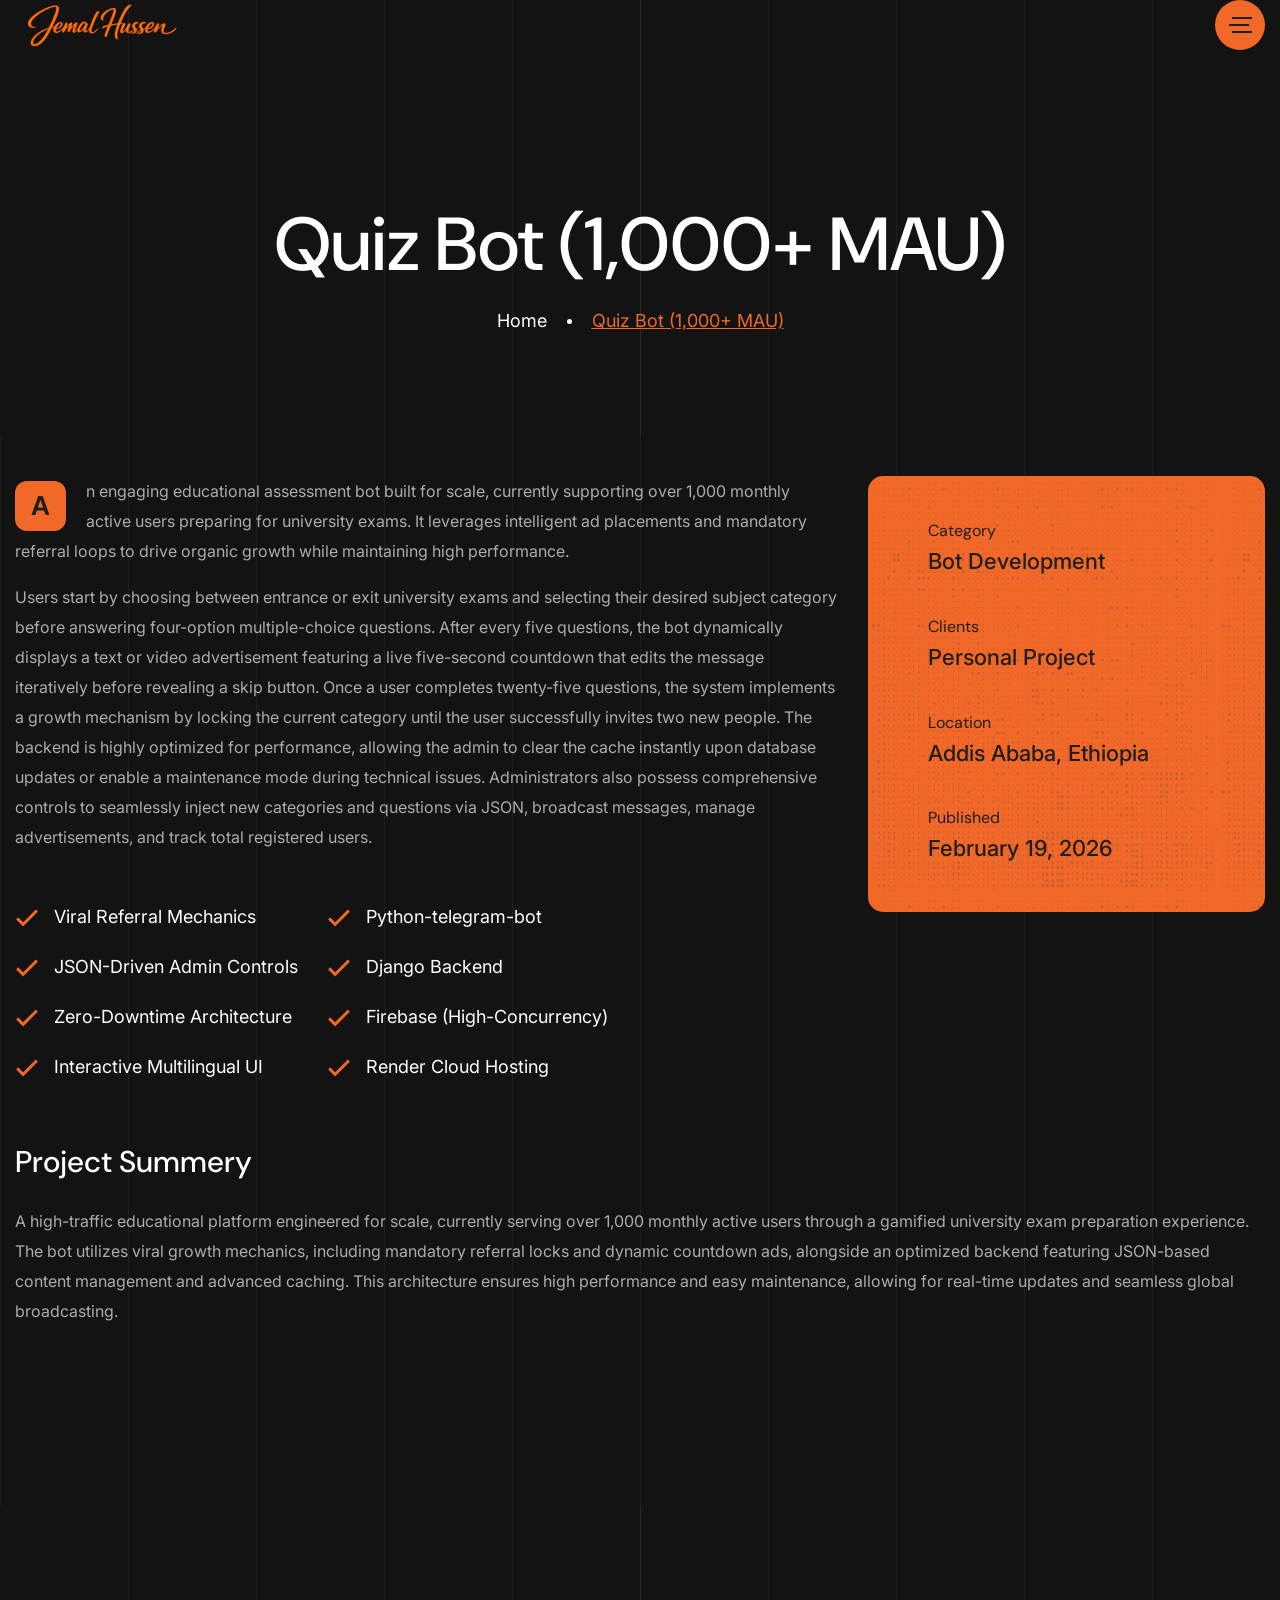
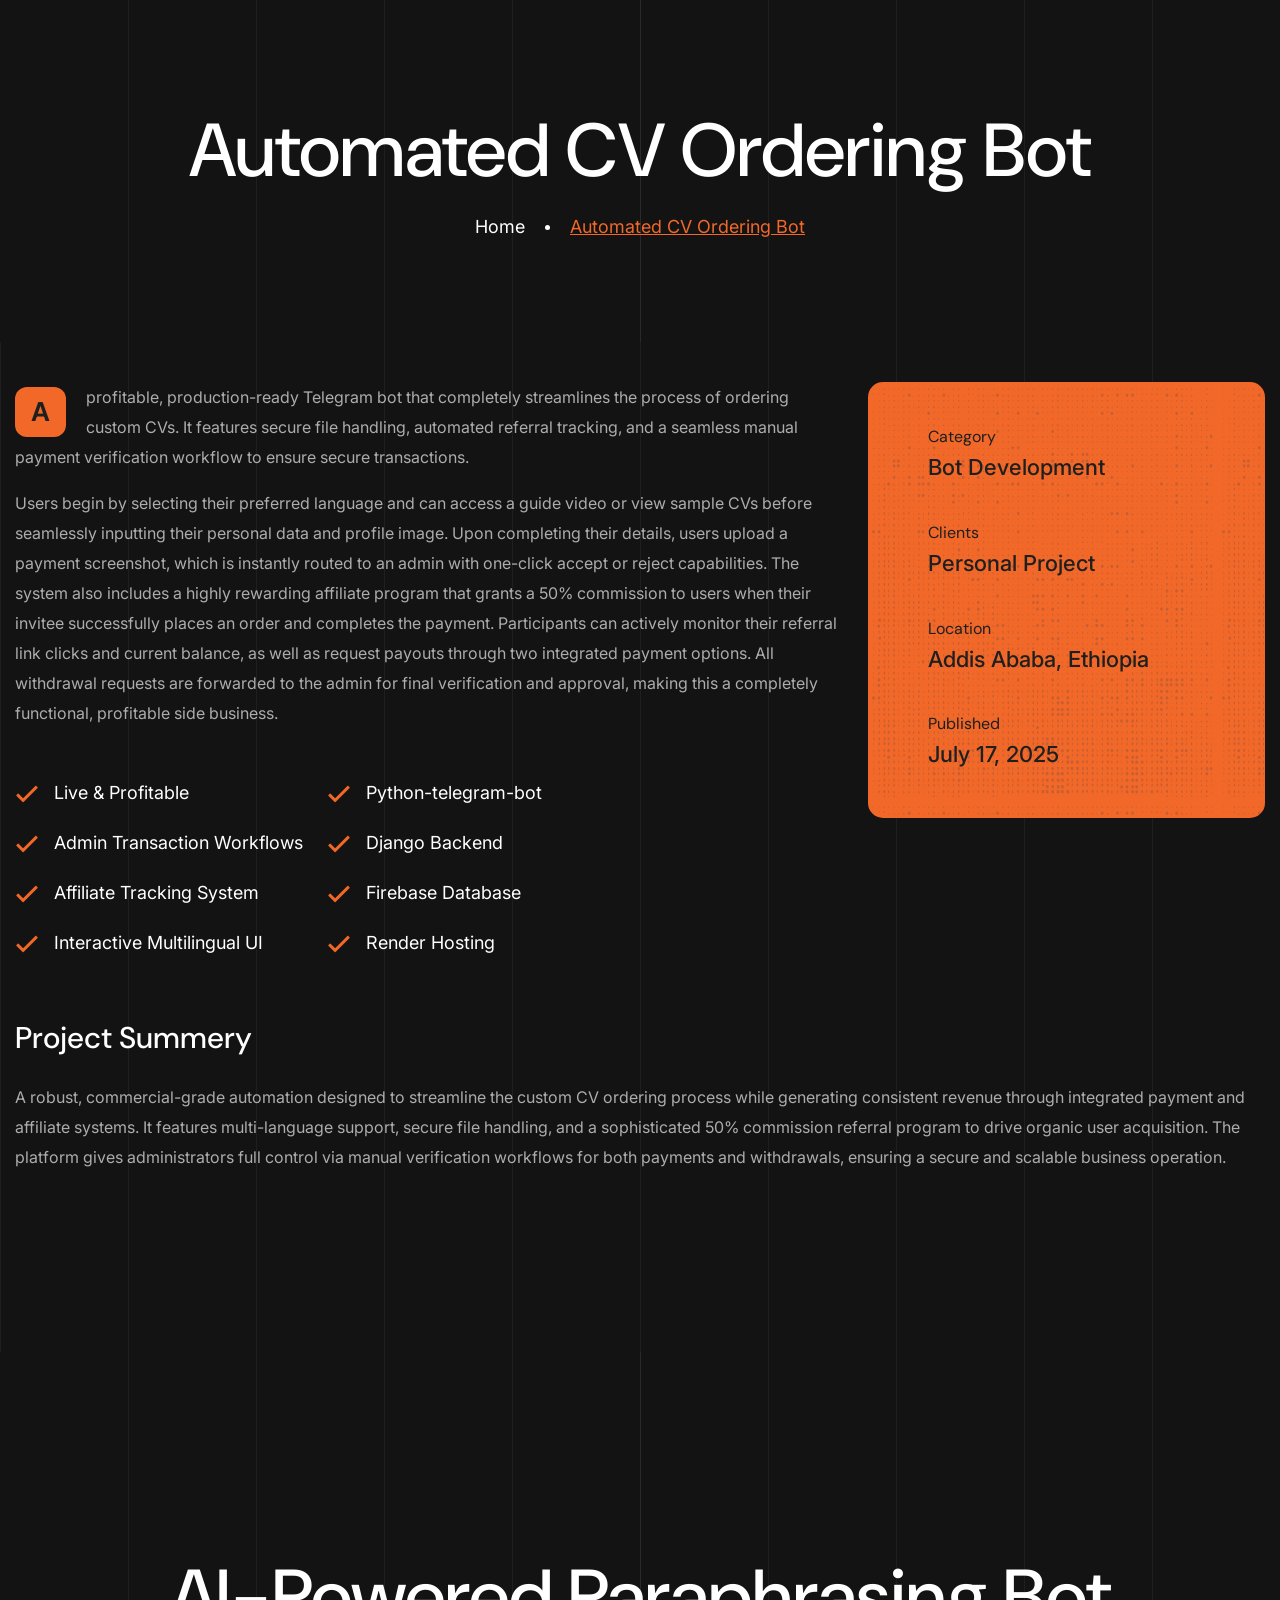
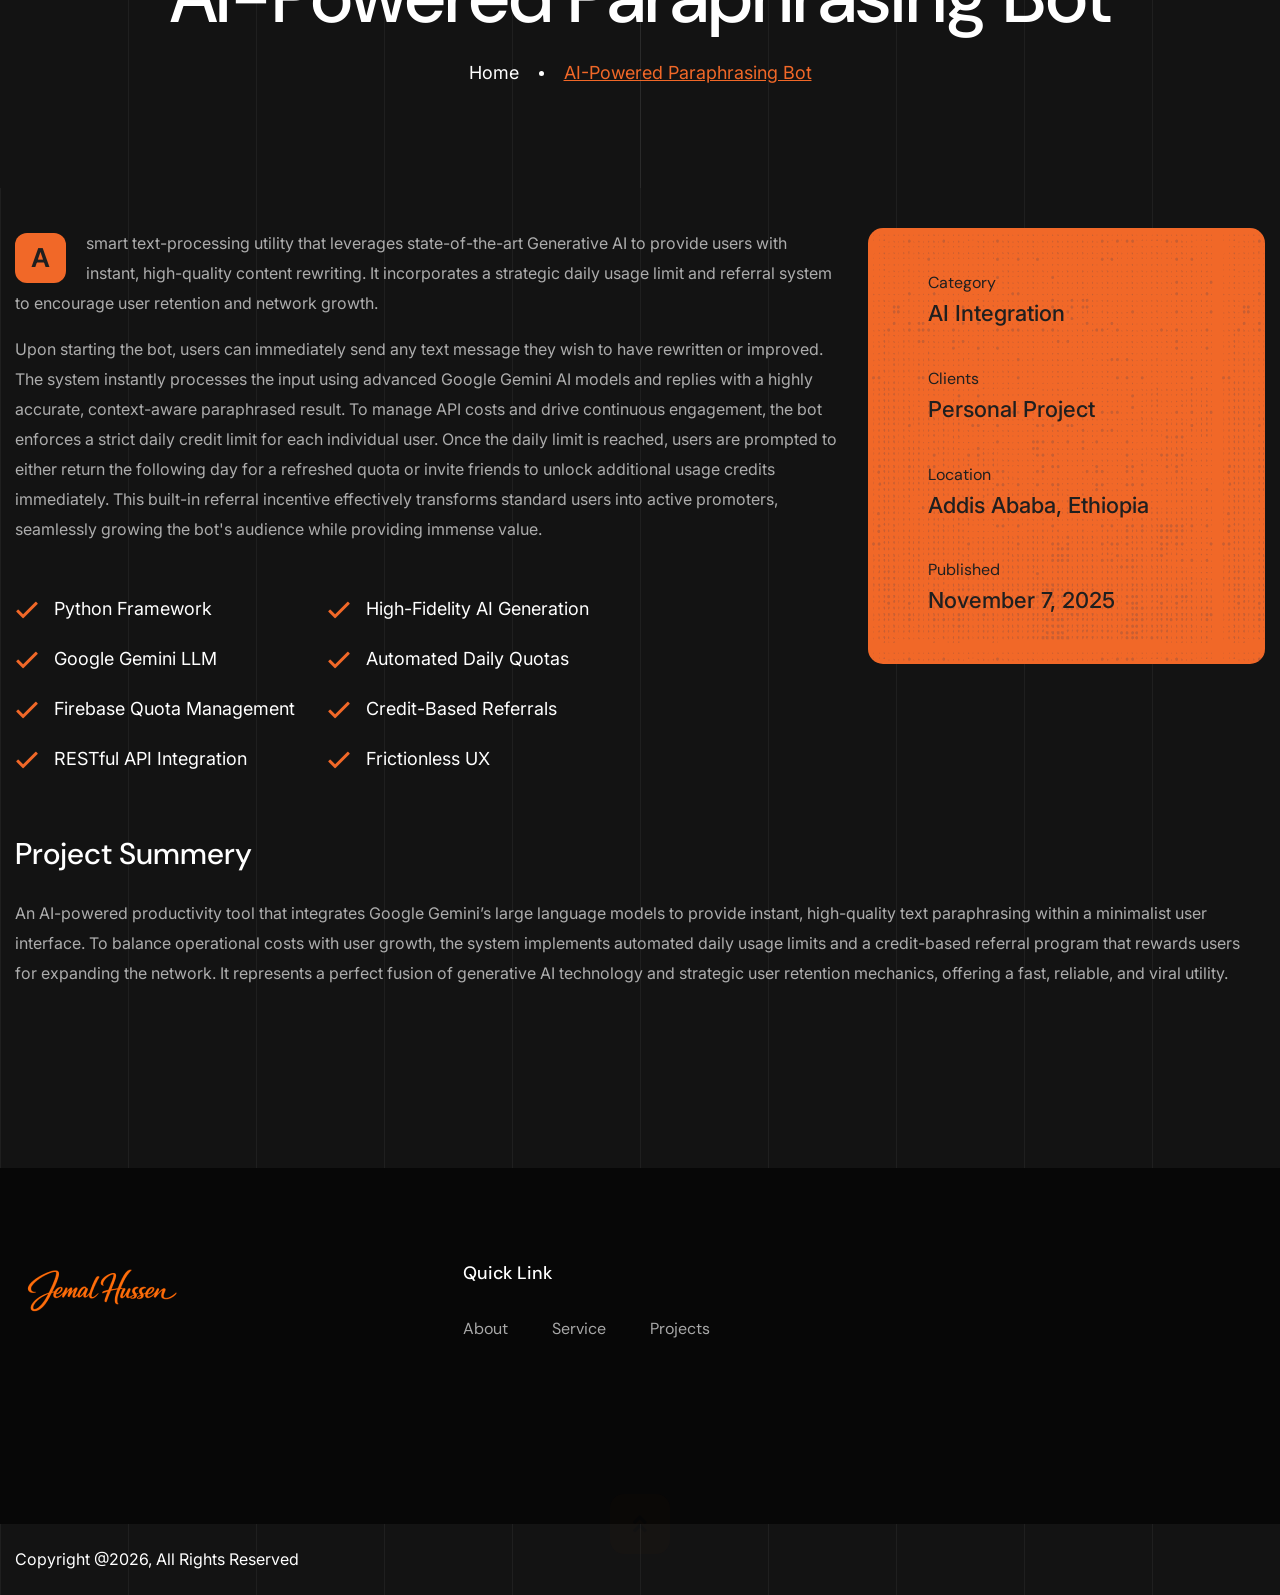
==== commit 88721a85: "version 3.0" ====
--- a/project-details.html
+++ b/project-details.html
@@ -95,28 +95,12 @@
 
                 <!--Appointment Form-->
                 <div class="appointment-form">
-                    <form method="post" action="/submit/appointment">
-                        <div class="form-group">
-                            <input type="text" name="text" value="" placeholder="Name" required>
-                        </div>
-                        <div class="form-group">
-                            <input type="email" name="email" value="" placeholder="Email Address" required>
-                        </div>
-                        <div class="form-group">
-                            <textarea placeholder="Message" rows="5"></textarea>
-                        </div>
-                        <div class="form-group">
-                            <button type="submit" class="theme-btn">Submit now</button>
-                        </div>
-                    </form>
+                    
                 </div>
 
                 <!--Social Icons-->
                 <div class="social-style-one">
-                    <a href="project-details.html#"><i class="fab fa-twitter"></i></a>
-                    <a href="project-details.html#"><i class="fab fa-facebook-f"></i></a>
-                    <a href="project-details.html#"><i class="fab fa-instagram"></i></a>
-                    <a href="project-details.html#"><i class="fab fa-pinterest-p"></i></a>
+                    
                 </div>
             </div>
         </section>
@@ -130,7 +114,7 @@
                     <nav aria-label="breadcrumb">
                         <ol class="breadcrumb justify-content-center wow fadeInUp delay-0-4s">
                             <li class="breadcrumb-item"><a href="index.html">Home</a></li>
-                            <li class="breadcrumb-item active"><a class="breadcrumb-item active" href="https://t.me/ethioegzam_bot">Check Out On Telegram</a></li>
+                            <li class="breadcrumb-item active"><a class="breadcrumb-item active" href="">Quiz Bot (1,000+ MAU)</a></li>
                         </ol>
                     </nav>
                 </div>
@@ -212,7 +196,7 @@
                     <nav aria-label="breadcrumb">
                         <ol class="breadcrumb justify-content-center wow fadeInUp delay-0-4s">
                             <li class="breadcrumb-item"><a href="index.html">Home</a></li>
-                            <li class="breadcrumb-item active"><a class="breadcrumb-item active" target="_blank" href="https://t.me/cv_producer_bot">Check out on Telegram</a></li> 
+                            <li class="breadcrumb-item active"><a class="breadcrumb-item active" target="_blank" href="">Automated CV Ordering Bot</a></li> 
                         </ol>
                     </nav>
                 </div>
@@ -396,26 +380,17 @@
                                     <li><a href="index.html#abouthome">About</a></li>
                                     <li><a href="index.html#serviceshome">Service</a></li>
                                     <li><a href="index.html#projectshome">Projects</a></li>
-                                    <li><a href="index.html#contactshome">Contact</a></li>
+                                    
                                 </ul>
                             </div>
                             <div class="footer-widget widget_newsletter wow fadeInUp delay-0-4s">
                                 <form action="index.html#">
-                                    <label for="email-address"><i class="far fa-envelope"></i></label>
-                                    <input id="email-address" type="email" placeholder="Email Address" required>
-                                    <button>Sign Up <i class="far fa-angle-right"></i></button>
+                                    
                                 </form>
                             </div>
                         </div>
                         <div class="col-lg-3 col-md-5">
-                            <div class="footer-widget widget_contact_info wow fadeInUp delay-0-6s">
-                                <h6 class="footer-title">Address</h6>
-                                <ul>
-                                    <li><i class="far fa-map-marker-alt"></i>Addis Ababa, Ethiopia</li>
-                                    <li><i class="far fa-envelope"></i> <a href="mailto:sultanmimore@gmail.com">Sultanmimore@gmail.com</a></li>
-                                    <li><i class="far fa-phone"></i> <a href="tel:+251906365418">+251 (906) 365 418</a></li>
-                                </ul>
-                            </div>
+                            
                         </div>
                     </div>
                 </div>
@@ -430,10 +405,7 @@
                        </div>
                        <div class="col-lg-6 text-lg-end">
                            <ul class="footer-bottom-nav">
-                               <li><a href="index.html#">Facebook</a></li>
-                               <li><a href="index.html#">Twitter</a></li>
-                               <li><a href="index.html#">Instagram</a></li>
-                               <li><a href="index.html#">LinkedIn</a></li>
+                               
                            </ul>
                        </div>
                    </div>
@@ -477,10 +449,7 @@
     <!-- Custom script -->
     <script src="assets/js/script.js"></script>
     
-    <!-- For Contact Form -->
-    <script src="assets/js/jquery.ajaxchimp.min.js"></script>
-    <script src="assets/js/form-validator.min.js"></script>
-    <script src="assets/js/contact-form-script.js"></script>        <!-- End Script Area -->
+        <!-- End Script Area -->
 </body>
 
 </html>
